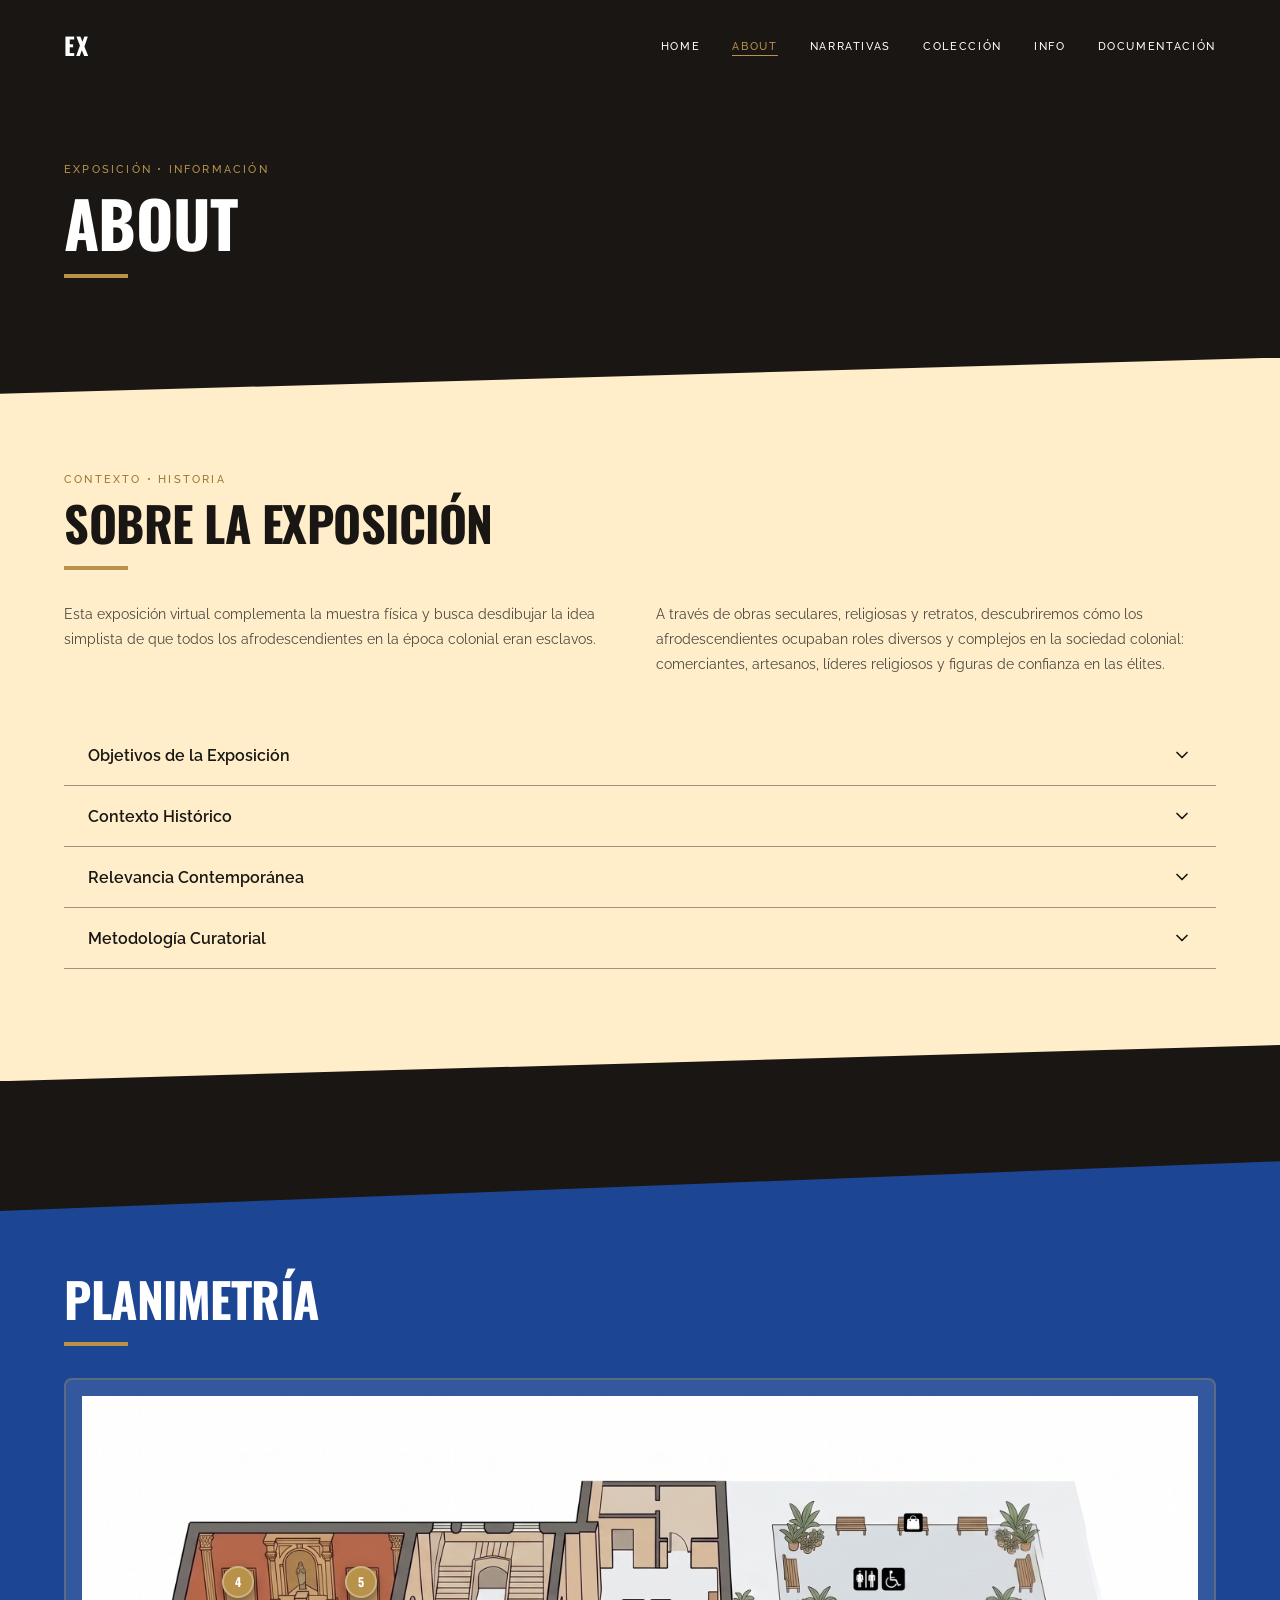
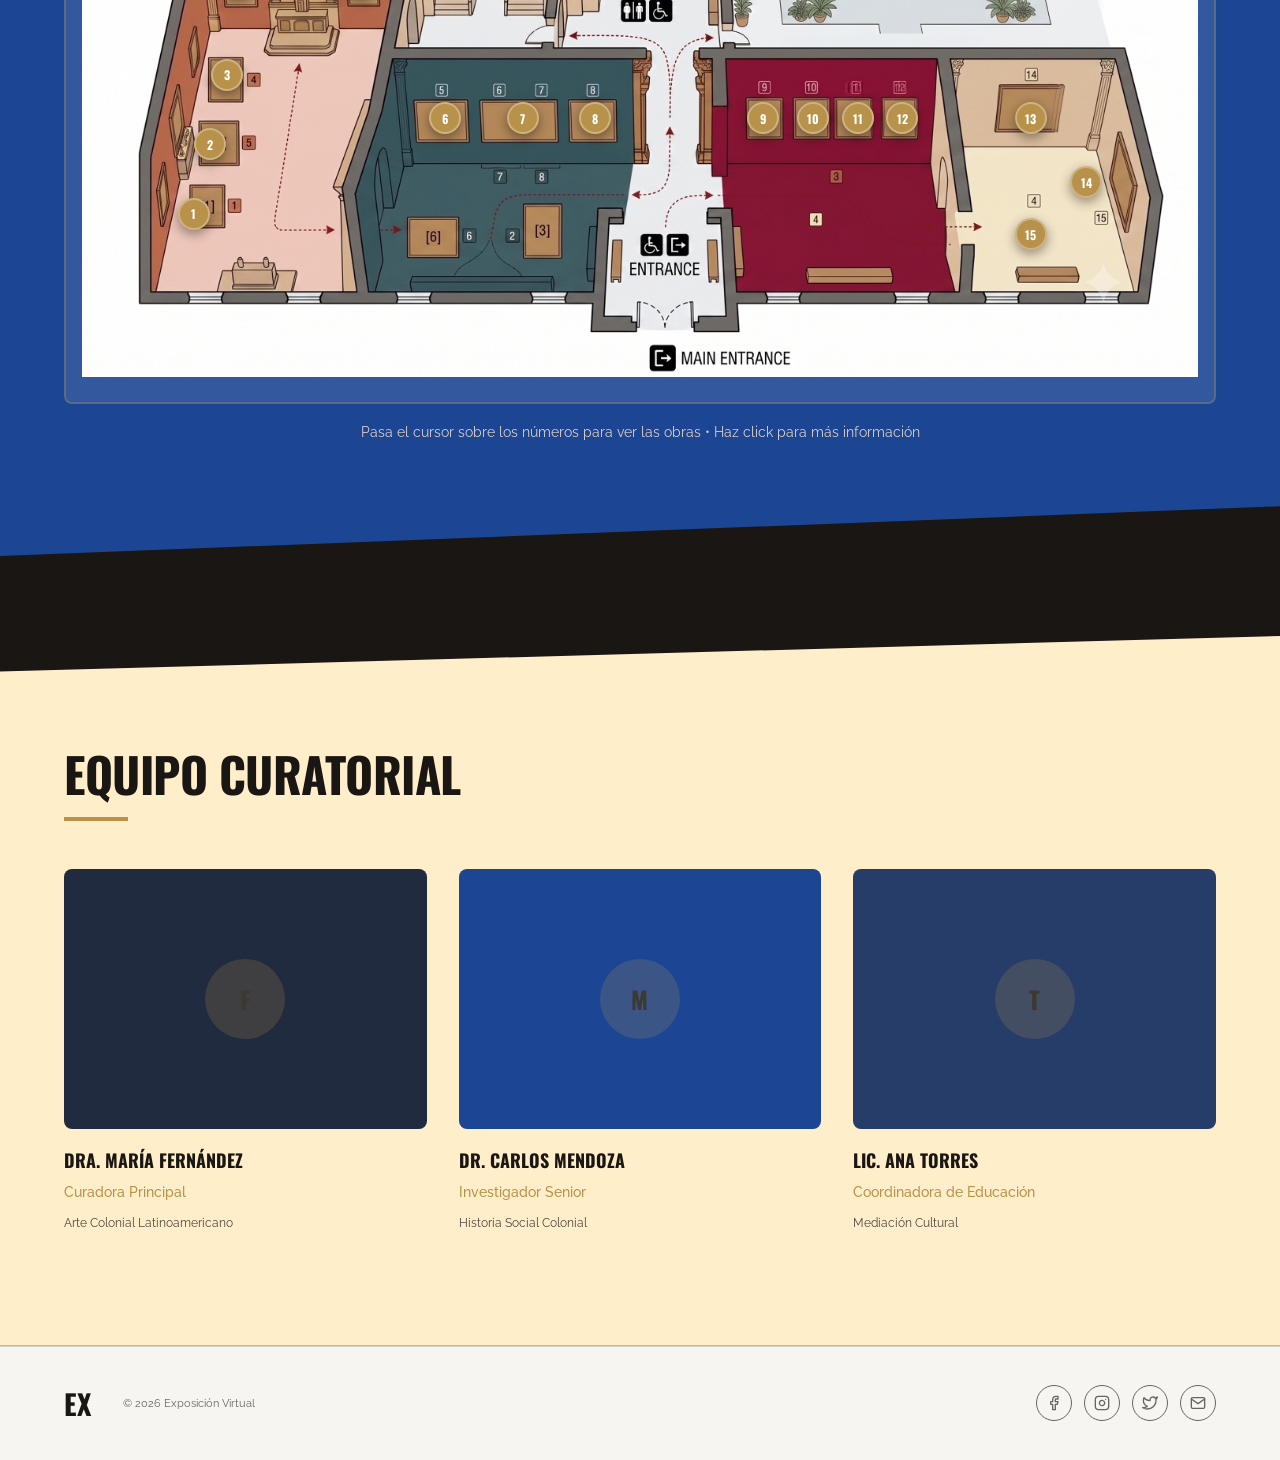
==== pages/about.html @ 82421709 "Add new pages: fewf.html, info.html, and narrativas.html with corresponding styles and content" ====
<!DOCTYPE html>
<html lang="es">
<head>
  <meta charset="UTF-8" />
  <meta name="viewport" content="width=device-width, initial-scale=1.0" />
  <title>About — Presencias</title>
  <meta name="description" content="Sobre la exposición: objetivos, contexto histórico, planimetría y equipo curatorial." />
  <link rel="stylesheet" href="../css/main.css" />
  <style>
    /* ── Sección planimetría (fondo azul oscuro) ── */
    .plan-section {
      position: relative;
      background-color: var(--navy-800);
      padding: 7rem 0;
      margin-bottom: 5rem;
      clip-path: polygon(0 5%, 100% 0, 100% 95%, 0 100%);
    }

    /* Contenedor relativo de la imagen del plano (para posicionar hotspots) */
    .plan-wrapper {
      position: relative;
      display: inline-block;
      width: 100%;
    }

    .plan-wrapper img {
      width: 100%;
      height: auto;
      display: block;
    }

    /* Instrucción de uso del plano */
    .plan-hint {
      font-family: var(--font-secondary);
      font-size: 0.875rem;
      color: var(--text-secondary);
      text-align: center;
      margin-top: 1rem;
    }

    /* ── Sección equipo curatorial (cream) ── */
    .team-section {
      position: relative;
      background-color: var(--cream);
      padding: 7rem 0;
      clip-path: polygon(0 5%, 100% 0, 100% 100%, 0 100%);
    }

    .team-grid {
      display: grid;
      grid-template-columns: repeat(3, 1fr);
      gap: 2rem;
    }

    @media (max-width: 900px)  { .team-grid { grid-template-columns: repeat(2, 1fr); } }
    @media (max-width: 640px)  { .team-grid { grid-template-columns: 1fr; } }

    /* ── Sección about / cream superior ── */
    .about-cream {
      position: relative;
      background-color: var(--cream);
      padding: 7rem 0;
      margin-bottom: 5rem;
      clip-path: polygon(0 5%, 100% 0, 100% 95%, 0 100%);
    }
    .about-cream .eyebrow { color: var(--gold-600); }
    .about-cream h2       { color: var(--bg-900); }

    .about-intro-grid {
      display: grid;
      grid-template-columns: 1fr 1fr;
      gap: 2rem;
      margin-bottom: 3rem;
    }
    .about-intro-grid p {
      font-size: 0.875rem;
      color: var(--bg-600);
      line-height: 1.8;
    }

    @media (max-width: 768px) { .about-intro-grid { grid-template-columns: 1fr; } }
  </style>
</head>
<body>

  <!-- ═══════════════════════════════════════════════════════ NAVBAR ═══════ -->
  <nav class="navbar" role="navigation" aria-label="Navegación principal">
    <div class="navbar__inner">
      <a href="../index.html" class="navbar__logo">EX</a>
      <ul class="navbar__links">
        <li><a href="../index.html">HOME</a></li>
        <li><a href="about.html" class="active">ABOUT</a></li>
        <li><a href="narrativas.html">NARRATIVAS</a></li>
        <li><a href="coleccion.html">COLECCIÓN</a></li>
        <li><a href="info.html">INFO</a></li>
        <li><a href="documentacion.html">DOCUMENTACIÓN</a></li>
      </ul>
      <button class="navbar__toggle" aria-label="Abrir menú" aria-expanded="false">
        <span></span><span></span><span></span>
      </button>
    </div>
    <div class="navbar__mobile">
      <a href="../index.html">HOME</a>
      <a href="about.html" class="active">ABOUT</a>
      <a href="narrativas.html">NARRATIVAS</a>
      <a href="coleccion.html">COLECCIÓN</a>
      <a href="info.html">INFO</a>
      <a href="documentacion.html">DOCUMENTACIÓN</a>
    </div>
  </nav>

  <main>

    <!-- ══════════════════════════════════════════════ PAGE HERO (heading) ═ -->
    <div class="page-hero container reveal">
      <span class="eyebrow">EXPOSICIÓN • INFORMACIÓN</span>
      <h1>ABOUT</h1>
      <div class="gold-rule"></div>
    </div>

    <!-- ══════════════════════════════════════════════════ SOBRE LA EXPO ═══ -->
    <section class="about-cream reveal" aria-labelledby="about-expo-heading">
      <div class="container">
        <span class="eyebrow">CONTEXTO • HISTORIA</span>
        <h2 id="about-expo-heading">SOBRE LA EXPOSICIÓN</h2>
        <div class="gold-rule"></div>

        <div class="about-intro-grid">
          <p>
            Esta exposición virtual complementa la muestra física y busca desdibujar la idea simplista
            de que todos los afrodescendientes en la época colonial eran esclavos.
          </p>
          <p>
            A través de obras seculares, religiosas y retratos, descubriremos cómo los afrodescendientes
            ocupaban roles diversos y complejos en la sociedad colonial: comerciantes, artesanos,
            líderes religiosos y figuras de confianza en las élites.
          </p>
        </div>

        <!-- Acordeón con 4 ítems -->
        <div class="accordion" role="list">

          <div class="accordion__item" role="listitem">
            <button class="accordion__trigger" aria-expanded="false">
              <span>Objetivos de la Exposición</span>
              <svg class="accordion__icon" viewBox="0 0 24 24" aria-hidden="true">
                <polyline points="6 9 12 15 18 9"></polyline>
              </svg>
            </button>
            <div class="accordion__body">
              <div class="accordion__content">
                Esta exposición busca revelar la complejidad de las representaciones de afrodescendientes
                en el arte colonial, mostrando roles que van más allá de la esclavitud: comerciantes,
                artesanos, líderes religiosos y figuras de confianza en las élites coloniales.
              </div>
            </div>
          </div>

          <div class="accordion__item" role="listitem">
            <button class="accordion__trigger" aria-expanded="false">
              <span>Contexto Histórico</span>
              <svg class="accordion__icon" viewBox="0 0 24 24" aria-hidden="true">
                <polyline points="6 9 12 15 18 9"></polyline>
              </svg>
            </button>
            <div class="accordion__body">
              <div class="accordion__content">
                Durante el periodo colonial latinoamericano (siglos XVI-XIX), los afrodescendientes
                constituyeron una parte fundamental del tejido social. Aunque muchos llegaron como
                esclavos, otros fueron personas libres que ejercieron oficios especializados y ocuparon
                posiciones de responsabilidad en diferentes estratos sociales.
              </div>
            </div>
          </div>

          <div class="accordion__item" role="listitem">
            <button class="accordion__trigger" aria-expanded="false">
              <span>Relevancia Contemporánea</span>
              <svg class="accordion__icon" viewBox="0 0 24 24" aria-hidden="true">
                <polyline points="6 9 12 15 18 9"></polyline>
              </svg>
            </button>
            <div class="accordion__body">
              <div class="accordion__content">
                Estas pinturas son más que registros históricos: son pistas fundamentales para comprender
                mejor las dinámicas socioculturales que aún influyen en nuestra sociedad contemporánea,
                ayudándonos a cuestionar estereotipos y reconocer la diversidad histórica de las
                comunidades afrodescendientes.
              </div>
            </div>
          </div>

          <div class="accordion__item" role="listitem">
            <button class="accordion__trigger" aria-expanded="false">
              <span>Metodología Curatorial</span>
              <svg class="accordion__icon" viewBox="0 0 24 24" aria-hidden="true">
                <polyline points="6 9 12 15 18 9"></polyline>
              </svg>
            </button>
            <div class="accordion__body">
              <div class="accordion__content">
                Las obras fueron seleccionadas siguiendo criterios de representatividad histórica,
                diversidad de contextos y claridad en la representación de afrodescendientes en roles
                diversos. Cada pieza fue analizada considerando elementos como vestimenta, posición
                espacial, gestos y contexto social — aplicando el método iconográfico de Panofsky
                al corpus del archivo ARCA.
              </div>
            </div>
          </div>

        </div><!-- /accordion -->
      </div>
    </section>

    <!-- ══════════════════════════════════════════════════ PLANIMETRÍA ══════ -->
    <section class="plan-section reveal" aria-labelledby="plan-heading">
      <div class="container">
        <h2 id="plan-heading">PLANIMETRÍA</h2>
        <div class="gold-rule" style="margin-bottom:2rem;"></div>

        <!-- Contenedor del plano interactivo -->
        <div
          id="museum-plan"
          style="background:rgba(255,255,255,0.1);border:2px solid rgba(184,146,74,0.3);border-radius:8px;overflow:hidden;padding:1rem;"
        >
          <!-- .plan-wrapper es donde museum-plan.js inserta los hotspots -->
          <div class="plan-wrapper">
            <img
              src="../assets/images/museum-plan.png"
              alt="Plano del museo con numeración de obras"
            />
            <!-- Los hotspots se insertan aquí vía museum-plan.js -->
          </div>
        </div>

        <p class="plan-hint">
          Pasa el cursor sobre los números para ver las obras &bull; Haz click para más información
        </p>
      </div>
    </section>

    <!-- ══════════════════════════════════════════════ EQUIPO CURATORIAL ════ -->
    <section class="team-section reveal" aria-labelledby="team-heading">
      <div class="container">
        <h2 id="team-heading" style="color:var(--bg-900);">EQUIPO CURATORIAL</h2>
        <div class="gold-rule" style="margin-bottom:3rem;"></div>

        <div class="team-grid">

          <div class="team-card">
            <div class="team-card__avatar" style="background-color:#212B3F;">
              <div class="team-card__initial">F</div>
            </div>
            <p class="team-card__name">Dra. María Fernández</p>
            <p class="team-card__role">Curadora Principal</p>
            <p class="team-card__specialty">Arte Colonial Latinoamericano</p>
          </div>

          <div class="team-card">
            <div class="team-card__avatar" style="background-color:#1C4694;">
              <div class="team-card__initial">M</div>
            </div>
            <p class="team-card__name">Dr. Carlos Mendoza</p>
            <p class="team-card__role">Investigador Senior</p>
            <p class="team-card__specialty">Historia Social Colonial</p>
          </div>

          <div class="team-card">
            <div class="team-card__avatar" style="background-color:#263D69;">
              <div class="team-card__initial">T</div>
            </div>
            <p class="team-card__name">Lic. Ana Torres</p>
            <p class="team-card__role">Coordinadora de Educación</p>
            <p class="team-card__specialty">Mediación Cultural</p>
          </div>

        </div>
      </div>
    </section>

  </main>

  <!-- ═══════════════════════════════════════════════════════ FOOTER ═══════ -->
  <footer class="footer">
    <div class="footer__inner">
      <div class="footer__brand">
        <a href="../index.html" class="footer__logo">EX</a>
        <span class="footer__copy">© 2026 Exposición Virtual</span>
      </div>
      <div class="footer__social">
        <a href="#" class="footer__social-btn" aria-label="Facebook">
          <svg viewBox="0 0 24 24"><path d="M18 2h-3a5 5 0 0 0-5 5v3H7v4h3v8h4v-8h3l1-4h-4V7a1 1 0 0 1 1-1h3z"></path></svg>
        </a>
        <a href="#" class="footer__social-btn" aria-label="Instagram">
          <svg viewBox="0 0 24 24"><rect x="2" y="2" width="20" height="20" rx="5" ry="5"></rect><path d="M16 11.37A4 4 0 1 1 12.63 8 4 4 0 0 1 16 11.37z"></path><line x1="17.5" y1="6.5" x2="17.51" y2="6.5"></line></svg>
        </a>
        <a href="#" class="footer__social-btn" aria-label="Twitter">
          <svg viewBox="0 0 24 24"><path d="M23 3a10.9 10.9 0 0 1-3.14 1.53 4.48 4.48 0 0 0-7.86 3v1A10.66 10.66 0 0 1 3 4s-4 9 5 13a11.64 11.64 0 0 1-7 2c9 5 20 0 20-11.5a4.5 4.5 0 0 0-.08-.83A7.72 7.72 0 0 0 23 3z"></path></svg>
        </a>
        <a href="mailto:contacto@presencias.org" class="footer__social-btn" aria-label="Email">
          <svg viewBox="0 0 24 24"><path d="M4 4h16c1.1 0 2 .9 2 2v12c0 1.1-.9 2-2 2H4c-1.1 0-2-.9-2-2V6c0-1.1.9-2 2-2z"></path><polyline points="22,6 12,13 2,6"></polyline></svg>
        </a>
      </div>
    </div>
  </footer>

  <!-- Scripts -->
  <script src="../js/artworks.js"></script>
  <script src="../js/main.js"></script>
  <!-- Planimetría interactiva (carga hotspots sobre museum-plan.png) -->
  <script src="../js/museum-plan.js"></script>

</body>
</html>
---- css/main.css ----
/* =============================================================================
   PRESENCIAS — Exposición Virtual de Arte Colonial
   main.css — Hoja de estilos principal
   Basado en el design system Vovex (Oswald + Raleway, paleta dark-gold)
   ============================================================================= */

/* ─── Google Fonts ─────────────────────────────────────────────────────────── */
@import url('https://fonts.googleapis.com/css2?family=Oswald:wght@400;500;600;700&family=Raleway:ital,wght@0,300;0,400;0,500;0,600;0,700;0,800;1,400;1,500&display=swap');

/* ─── Design Tokens (variables CSS del design system) ───────────────────────── */
:root {
  /* Tipografías */
  --font-primary:   'Oswald',  sans-serif;   /* Títulos, labels, stats */
  --font-secondary: 'Raleway', sans-serif;   /* Cuerpo, botones, nav */

  /* Fondos oscuros */
  --bg-950: #0C0B09;
  --bg-900: #191613;   /* Fondo principal del sitio */
  --bg-800: #2A2620;   /* Cards, inputs */
  --bg-700: #3D3830;   /* Hover states, acordeones abiertos */
  --bg-600: #4D4840;   /* Bordes de inputs */
  --bg-500: #6A6460;   /* Texto muted */
  --bg-400: #8A8480;   /* Texto muy sutil */

  /* Acento dorado */
  --gold-600: #9B7630;
  --gold-500: #B8924A;  /* Color principal de acento */
  --gold-400: #CCA761;
  --gold-300: #DEC087;

  /* Neutros cálidos */
  --warm-500: #A68F7B;
  --warm-400: #D9CEC5;
  --warm-300: #F2F2F2;
  --warm-200: #F7F5F2;
  --warm-100: #FFFFFF;

  /* Azules (secciones especiales) */
  --navy-900: #0D1440;
  --navy-800: #1C4694;   /* Sección planimetría, info museo */
  --navy-700: #212B3F;   /* Sección narrativa especialistas */
  --navy-600: #263D69;

  /* Color crema de secciones About */
  --cream: #FFEEC9;

  /* Textos */
  --text-primary:   #FFFFFF;
  --text-secondary: #D9CEC5;
  --text-tertiary:  #A68F7B;
  --text-muted:     #6A6460;

  /* Escala de espaciado */
  --space-xs:  4px;
  --space-sm:  8px;
  --space-md:  16px;
  --space-lg:  32px;
  --space-xl:  64px;
  --space-2xl: 96px;
  --space-3xl: 160px;

  /* Radios de borde */
  --radius-none: 0px;
  --radius-sm:   2px;
  --radius-md:   4px;
  --radius-lg:   8px;
  --radius-xl:   12px;
  --radius-full: 9999px;

  /* Transiciones estándar */
  --transition-fast:   150ms ease-out;
  --transition-base:   300ms ease-out;
  --transition-slow:   500ms ease-out;
  --transition-reveal: 600ms ease-out;
  --transition-hero:  1000ms ease-out;

  /* Navbar height (para padding de páginas) */
  --navbar-h: 80px;
}

/* ─── Reset & Base ──────────────────────────────────────────────────────────── */
*, *::before, *::after {
  box-sizing: border-box;
  margin: 0;
  padding: 0;
}

html {
  font-size: 16px;
  scroll-behavior: smooth;
}

body {
  background-color: var(--bg-900);
  color: var(--text-primary);
  font-family: var(--font-secondary);
  font-size: 16px;
  line-height: 1.75;
  -webkit-font-smoothing: antialiased;
}

/* ─── Tipografía global ──────────────────────────────────────────────────────── */
h1, h2, h3 {
  font-family: var(--font-primary);
  font-weight: 700;
  line-height: 1.1;
  text-transform: uppercase;
  letter-spacing: -0.01em;
}

h1 { font-size: clamp(2.5rem, 6vw, 4rem); }
h2 { font-size: clamp(2rem,  5vw, 3rem); }
h3 { font-size: clamp(1.25rem, 3vw, 1.75rem); }

p {
  font-family: var(--font-secondary);
  font-size: 1rem;
  line-height: 1.75;
}

a {
  color: inherit;
  text-decoration: none;
  transition: color var(--transition-base);
}

img {
  max-width: 100%;
  display: block;
}

button {
  cursor: pointer;
  border: none;
  background: none;
  font-family: var(--font-secondary);
}

/* ─── Utilidades de layout ──────────────────────────────────────────────────── */
.container {
  max-width: 1280px;
  margin: 0 auto;
  padding: 0 var(--space-xl);   /* 64px laterales en desktop */
}

@media (max-width: 768px) {
  .container { padding: 0 var(--space-lg); }  /* 32px en mobile */
}

/* Eyebrow label (etiqueta sobre títulos: "COLECCIÓN • ARTE") */
.eyebrow {
  font-family: var(--font-secondary);
  font-weight: 500;
  font-size: 0.6875rem;        /* 11px */
  text-transform: uppercase;
  letter-spacing: 0.2em;
  color: var(--gold-500);
  display: block;
  margin-bottom: var(--space-sm);
}

/* Línea dorada decorativa bajo títulos de sección */
.gold-rule {
  width: 64px;
  height: 4px;
  background-color: var(--gold-500);
  margin-top: var(--space-md);
  margin-bottom: var(--space-lg);
}

/* ─── NAVBAR ────────────────────────────────────────────────────────────────── */
.navbar {
  position: fixed;
  top: 0;
  left: 0;
  right: 0;
  z-index: 100;
  padding: 1.5rem 0;
  transition: background-color var(--transition-base),
              padding        var(--transition-base),
              box-shadow     var(--transition-base);
}

/* Estado "scrolled": fondo crema, texto oscuro */
.navbar.scrolled {
  background-color: var(--warm-200);
  padding: 1rem 0;
  box-shadow: 0 2px 20px rgba(0,0,0,0.15);
}

.navbar__inner {
  max-width: 1280px;
  margin: 0 auto;
  padding: 0 var(--space-xl);
  display: flex;
  align-items: center;
  justify-content: space-between;
}

/* Logo "EX" */
.navbar__logo {
  font-family: var(--font-primary);
  font-weight: 700;
  font-size: 1.5rem;
  color: var(--text-primary);
  transition: color var(--transition-base);
  letter-spacing: 0.05em;
}

.navbar.scrolled .navbar__logo {
  color: var(--bg-900);
}

/* Links de navegación */
.navbar__links {
  display: flex;
  align-items: center;
  gap: 2rem;
  list-style: none;
}

.navbar__links a {
  font-family: var(--font-secondary);
  font-weight: 500;
  font-size: 0.6875rem;    /* 11px */
  text-transform: uppercase;
  letter-spacing: 0.15em;
  color: var(--text-primary);
  transition: color var(--transition-base);
  padding-bottom: 2px;
  border-bottom: 1px solid transparent;
}

.navbar.scrolled .navbar__links a {
  color: var(--bg-600);
}

.navbar__links a:hover,
.navbar__links a.active {
  color: var(--gold-500);
  border-bottom-color: var(--gold-500);
}

.navbar.scrolled .navbar__links a:hover,
.navbar.scrolled .navbar__links a.active {
  color: var(--gold-600);
  border-bottom-color: var(--gold-600);
}

/* Botón hamburguesa (mobile) */
.navbar__toggle {
  display: none;
  flex-direction: column;
  gap: 5px;
  padding: 4px;
  background: none;
  border: none;
  cursor: pointer;
}

.navbar__toggle span {
  display: block;
  width: 22px;
  height: 2px;
  background-color: var(--text-primary);
  transition: transform var(--transition-base),
              opacity   var(--transition-base);
}

.navbar.scrolled .navbar__toggle span {
  background-color: var(--bg-900);
}

/* Estado abierto del hamburguesa */
.navbar__toggle.open span:nth-child(1) { transform: translateY(7px) rotate(45deg); }
.navbar__toggle.open span:nth-child(2) { opacity: 0; }
.navbar__toggle.open span:nth-child(3) { transform: translateY(-7px) rotate(-45deg); }

/* Menú mobile */
.navbar__mobile {
  display: none;
  background-color: var(--warm-200);
  border-top: 1px solid var(--warm-400);
  padding: 1rem 0;
}

.navbar__mobile.open {
  display: block;
}

.navbar__mobile a {
  display: block;
  padding: 0.75rem var(--space-xl);
  font-family: var(--font-secondary);
  font-size: 0.6875rem;
  font-weight: 500;
  text-transform: uppercase;
  letter-spacing: 0.15em;
  color: var(--bg-600);
  transition: color var(--transition-base);
}

.navbar__mobile a:hover,
.navbar__mobile a.active {
  color: var(--gold-500);
}

@media (max-width: 900px) {
  .navbar__links  { display: none; }
  .navbar__toggle { display: flex; }
}

/* ─── FOOTER ─────────────────────────────────────────────────────────────────── */
.footer {
  background-color: var(--warm-200);
  color: var(--bg-900);
  border-top: 1px solid var(--warm-400);
  padding: 2rem 0;
}

.footer__inner {
  max-width: 1280px;
  margin: 0 auto;
  padding: 0 var(--space-xl);
  display: flex;
  align-items: center;
  justify-content: space-between;
  flex-wrap: wrap;
  gap: 1.5rem;
}

.footer__brand {
  display: flex;
  align-items: center;
  gap: 2rem;
}

.footer__logo {
  font-family: var(--font-primary);
  font-weight: 700;
  font-size: 1.75rem;
  color: var(--bg-900);
}

.footer__copy {
  font-size: 0.6875rem;
  color: var(--bg-500);
}

.footer__social {
  display: flex;
  gap: 0.75rem;
}

/* Botón de red social (círculo con borde) */
.footer__social-btn {
  width: 36px;
  height: 36px;
  border-radius: var(--radius-full);
  border: 1px solid var(--bg-500);
  display: flex;
  align-items: center;
  justify-content: center;
  color: var(--bg-500);
  transition: background-color var(--transition-base),
              color             var(--transition-base),
              border-color      var(--transition-base);
}

.footer__social-btn:hover {
  background-color: var(--gold-500);
  color: var(--warm-100);
  border-color: var(--gold-500);
}

.footer__social-btn svg {
  width: 16px;
  height: 16px;
  stroke: currentColor;
  fill: none;
  stroke-width: 2;
  stroke-linecap: round;
  stroke-linejoin: round;
}

/* ─── BOTONES ─────────────────────────────────────────────────────────────────── */

/* Botón primario (dorado sólido) */
.btn {
  display: inline-flex;
  align-items: center;
  gap: 0.5rem;
  padding: 0.75rem 1.75rem;
  font-family: var(--font-secondary);
  font-weight: 500;
  font-size: 0.6875rem;
  text-transform: uppercase;
  letter-spacing: 0.15em;
  border-radius: var(--radius-sm);
  transition: all var(--transition-base);
  cursor: pointer;
  text-decoration: none;
}

.btn--primary {
  background-color: var(--gold-500);
  color: var(--bg-900);
  border: 1px solid var(--gold-500);
}

.btn--primary:hover {
  background-color: var(--gold-400);
  border-color: var(--gold-400);
  color: var(--bg-900);
}

/* Botón outline (borde dorado) */
.btn--outline {
  background-color: transparent;
  color: var(--gold-500);
  border: 1px solid var(--gold-500);
}

.btn--outline:hover {
  background-color: var(--gold-500);
  color: var(--bg-900);
}

/* Botón outline claro (para fondos oscuros) */
.btn--outline-light {
  background-color: transparent;
  color: var(--text-primary);
  border: 1px solid var(--bg-500);
}

.btn--outline-light:hover {
  border-color: var(--gold-500);
  color: var(--gold-500);
}

/* ─── BADGES & TAGS ───────────────────────────────────────────────────────────── */

.badge {
  display: inline-flex;
  align-items: center;
  padding: 0.25rem 0.75rem;
  font-family: var(--font-secondary);
  font-size: 0.5625rem;   /* 9px */
  font-weight: 500;
  text-transform: uppercase;
  letter-spacing: 0.15em;
  border-radius: var(--radius-sm);
}

.badge--secular   { background-color: var(--gold-500);  color: var(--bg-900); }
.badge--religious { background-color: var(--bg-700);    color: var(--gold-400); }
.badge--portrait  { background-color: var(--bg-800);    color: var(--warm-400); }
.badge--castas    { background-color: var(--gold-600);  color: var(--warm-100); }
.badge--featured  { background-color: var(--gold-300);  color: var(--bg-900); }

.badge--outline {
  background-color: transparent;
  border: 1px solid var(--gold-500);
  color: var(--gold-400);
}

/* ─── CARDS DE OBRA ───────────────────────────────────────────────────────────── */

.artwork-card {
  position: relative;
  background-color: var(--bg-800);
  border-radius: var(--radius-md);
  overflow: hidden;
  cursor: pointer;
  transition: transform var(--transition-base),
              box-shadow var(--transition-base);
}

.artwork-card:hover {
  transform: translateY(-4px);
  box-shadow: 0 20px 40px rgba(0,0,0,0.4);
}

/* Barra dorada de acento en borde superior */
.artwork-card::before {
  content: '';
  position: absolute;
  top: 0;
  left: 0;
  width: 40px;
  height: 3px;
  background-color: var(--gold-500);
  z-index: 2;
  transition: width var(--transition-base);
}

.artwork-card:hover::before {
  width: 100%;
}

/* Imagen con aspect ratio fijo */
.artwork-card__img {
  position: relative;
  aspect-ratio: 3 / 4;
  overflow: hidden;
  background-color: var(--bg-700);
}

.artwork-card__img img {
  width: 100%;
  height: 100%;
  object-fit: cover;
  transition: transform var(--transition-slow);
}

.artwork-card:hover .artwork-card__img img {
  transform: scale(1.05);
}

/* Overlay de hover con info */
.artwork-card__overlay {
  position: absolute;
  inset: 0;
  background: linear-gradient(
    to top,
    rgba(25, 22, 19, 0.95) 0%,
    rgba(25, 22, 19, 0.2)  50%,
    transparent            100%
  );
  opacity: 0;
  transition: opacity var(--transition-base);
  display: flex;
  flex-direction: column;
  justify-content: flex-end;
  padding: 1.5rem;
}

.artwork-card:hover .artwork-card__overlay {
  opacity: 1;
}

.artwork-card__overlay h3 {
  font-family: var(--font-secondary);
  font-size: 1rem;
  font-weight: 600;
  text-transform: none;
  letter-spacing: normal;
  color: var(--warm-400);
  margin-bottom: 0.25rem;
}

.artwork-card__overlay .artist {
  font-family: var(--font-primary);
  font-size: 0.6875rem;
  font-weight: 500;
  color: var(--warm-500);
  text-transform: uppercase;
  letter-spacing: 0.1em;
}

.artwork-card__overlay .year {
  font-family: var(--font-secondary);
  font-size: 0.6875rem;
  color: var(--bg-400);
  margin-top: 0.25rem;
}

/* ─── ACORDEÓN ────────────────────────────────────────────────────────────────── */

.accordion__item {
  border-bottom: 1px solid var(--warm-500);
  overflow: hidden;
}

.accordion__trigger {
  display: flex;
  align-items: center;
  justify-content: space-between;
  width: 100%;
  padding: 1.25rem 1.5rem;
  text-align: left;
  font-family: var(--font-secondary);
  font-size: 1rem;
  font-weight: 600;
  color: var(--bg-900);
  background: none;
  border: none;
  cursor: pointer;
  transition: color var(--transition-fast);
}

.accordion__trigger:hover {
  color: var(--bg-600);
}

/* Ícono de chevron que rota */
.accordion__icon {
  flex-shrink: 0;
  width: 20px;
  height: 20px;
  stroke: currentColor;
  fill: none;
  stroke-width: 2;
  stroke-linecap: round;
  stroke-linejoin: round;
  transition: transform var(--transition-base);
}

.accordion__trigger.open .accordion__icon {
  transform: rotate(180deg);
}

/* Panel de contenido (oculto por defecto, animado con JS) */
.accordion__body {
  max-height: 0;
  overflow: hidden;
  transition: max-height var(--transition-slow);
}

.accordion__body.open {
  max-height: 500px;
}

.accordion__content {
  padding: 0 1.5rem 1.25rem;
  font-family: var(--font-secondary);
  font-size: 0.875rem;
  color: var(--bg-600);
  line-height: 1.75;
}

/* Variante oscura del acordeón (para fondos dark) */
.accordion--dark .accordion__item {
  border-bottom-color: var(--bg-700);
}

.accordion--dark .accordion__trigger {
  color: var(--warm-400);
}

.accordion--dark .accordion__trigger.open {
  color: var(--gold-400);
}

.accordion--dark .accordion__content {
  color: var(--warm-400);
}

/* ─── ANIMACIONES DE SCROLL (reveal) ──────────────────────────────────────────── */

/* Clase inicial: elemento invisible y desplazado hacia abajo */
.reveal {
  opacity: 0;
  transform: translateY(40px);
  transition: opacity var(--transition-hero),
              transform var(--transition-hero);
}

/* Clase añadida por JS cuando el elemento entra al viewport */
.reveal.visible {
  opacity: 1;
  transform: translateY(0);
}

/* Variante con delay (para escalonar múltiples elementos) */
.reveal--delay-1 { transition-delay: 100ms; }
.reveal--delay-2 { transition-delay: 200ms; }
.reveal--delay-3 { transition-delay: 300ms; }
.reveal--delay-4 { transition-delay: 400ms; }

/* Animación fadeIn simple (para tooltips, overlays) */
@keyframes fadeIn {
  from { opacity: 0; transform: translateY(10px); }
  to   { opacity: 1; transform: translateY(0); }
}

.animate-fadeIn {
  animation: fadeIn 0.3s ease-out forwards;
}

/* Animación fadeInUp más suave para secciones */
@keyframes fadeInUp {
  from { opacity: 0; transform: translateY(30px); }
  to   { opacity: 1; transform: translateY(0); }
}

.animate-fadeInUp {
  animation: fadeInUp 0.6s ease-out forwards;
}

/* ─── SECCIONES CON CLIP PATH (polígono diagonal) ────────────────────────────── */

/* Clip superior: corte en ángulo en la parte de arriba */
.clip-top {
  clip-path: polygon(0 5%, 100% 0, 100% 100%, 0 100%);
  padding-top: 5%;   /* compensar el espacio recortado */
}

/* Clip inferior: corte en ángulo en la parte de abajo */
.clip-bottom {
  clip-path: polygon(0 0, 100% 0, 100% 95%, 0 100%);
  padding-bottom: 5%;
}

/* Clip ambos lados */
.clip-both {
  clip-path: polygon(0 5%, 100% 0, 100% 95%, 0 100%);
  padding-top: 5%;
  padding-bottom: 5%;
}

/* ─── SECTION HEADER PATTERN (eyebrow + h2 + gold rule) ─────────────────────── */
.section-header {
  margin-bottom: var(--space-xl);
}

.section-header h2 {
  margin-top: 0.5rem;
}

/* ─── INFO CARDS (para página Info) ──────────────────────────────────────────── */
.info-card {
  background-color: var(--navy-800);
  border: 1px solid rgba(184, 146, 74, 0.2);
  border-radius: var(--radius-lg);
  padding: 1.5rem;
  transition: border-color var(--transition-base);
  display: flex;
  gap: 1rem;
}

.info-card:hover {
  border-color: rgba(184, 146, 74, 0.5);
}

.info-card__icon {
  color: var(--gold-500);
  flex-shrink: 0;
}

.info-card__icon svg {
  width: 24px;
  height: 24px;
  stroke: currentColor;
  fill: none;
  stroke-width: 2;
  stroke-linecap: round;
  stroke-linejoin: round;
}

.info-card__title {
  font-family: var(--font-primary);
  font-size: 1rem;
  font-weight: 700;
  text-transform: uppercase;
  letter-spacing: 0.05em;
  margin-bottom: 0.5rem;
}

.info-card__content {
  font-family: var(--font-secondary);
  font-size: 0.875rem;
  color: var(--text-secondary);
  line-height: 1.6;
}

/* ─── TEAM MEMBER CARDS ──────────────────────────────────────────────────────── */
.team-card {
  cursor: pointer;
}

.team-card__avatar {
  height: 260px;
  border-radius: var(--radius-lg);
  display: flex;
  align-items: center;
  justify-content: center;
  margin-bottom: 1rem;
  transition: filter var(--transition-base);
}

.team-card:hover .team-card__avatar {
  filter: brightness(1.1);
}

.team-card__initial {
  width: 80px;
  height: 80px;
  border-radius: var(--radius-full);
  background: rgba(184, 146, 74, 0.2);
  display: flex;
  align-items: center;
  justify-content: center;
  font-family: var(--font-primary);
  font-size: 1.5rem;
  font-weight: 700;
  color: var(--bg-700);
}

.team-card__name {
  font-family: var(--font-primary);
  font-size: 1.125rem;
  font-weight: 700;
  text-transform: uppercase;
  color: var(--bg-900);
  margin-bottom: 0.25rem;
}

.team-card__role {
  font-family: var(--font-secondary);
  font-size: 0.875rem;
  font-weight: 500;
  color: var(--gold-500);
  margin-bottom: 0.5rem;
}

.team-card__specialty {
  font-family: var(--font-secondary);
  font-size: 0.75rem;
  color: var(--bg-600);
}

/* ─── VISIT CARDS (Info page — Visítanos) ────────────────────────────────────── */
.visit-card {
  border: 1px solid rgba(184, 146, 74, 0.3);
  border-radius: var(--radius-lg);
  padding: 1.5rem;
  transition: border-color var(--transition-base);
}

.visit-card:hover {
  border-color: rgba(184, 146, 74, 0.6);
}

.visit-card__icon {
  color: var(--gold-500);
  margin-bottom: 1rem;
}

.visit-card__icon svg {
  width: 32px;
  height: 32px;
  stroke: currentColor;
  fill: none;
  stroke-width: 2;
  stroke-linecap: round;
  stroke-linejoin: round;
}

.visit-card__title {
  font-family: var(--font-primary);
  font-size: 1.125rem;
  font-weight: 700;
  text-transform: uppercase;
  letter-spacing: 0.05em;
  margin-bottom: 0.75rem;
}

.visit-card__content {
  font-family: var(--font-secondary);
  font-size: 0.875rem;
  color: var(--text-secondary);
  line-height: 1.7;
}

/* ─── FILTROS DE CATEGORÍA (Colección) ───────────────────────────────────────── */
.category-filters {
  display: flex;
  flex-wrap: wrap;
  gap: 2rem;
  border-bottom: 1px solid var(--bg-500);
  padding-bottom: 1rem;
  margin-bottom: 2rem;
}

.filter-btn {
  font-family: var(--font-primary);
  font-size: 0.875rem;
  font-weight: 500;
  text-transform: uppercase;
  letter-spacing: 0.05em;
  color: var(--bg-500);
  background: none;
  border: none;
  cursor: pointer;
  padding-bottom: 0.5rem;
  position: relative;
  transition: color var(--transition-fast);
}

.filter-btn::after {
  content: '';
  position: absolute;
  bottom: 0;
  left: 0;
  right: 0;
  height: 2px;
  background-color: var(--gold-500);
  transform: scaleX(0);
  transition: transform var(--transition-base);
}

.filter-btn:hover {
  color: var(--warm-400);
}

.filter-btn.active {
  color: var(--gold-500);
}

.filter-btn.active::after {
  transform: scaleX(1);
}

/* ─── GRID DE OBRAS (Colección) ──────────────────────────────────────────────── */
.artworks-grid {
  display: grid;
  grid-template-columns: repeat(4, 1fr);
  gap: 1.5rem;
}

@media (max-width: 1024px) {
  .artworks-grid { grid-template-columns: repeat(3, 1fr); }
}

@media (max-width: 640px) {
  .artworks-grid { grid-template-columns: repeat(2, 1fr); gap: 1rem; }
}

/* Transición de filtrado */
.artwork-grid-item {
  transition: opacity var(--transition-base), transform var(--transition-base);
}

.artwork-grid-item.hidden {
  opacity: 0;
  transform: scale(0.9);
  pointer-events: none;
  position: absolute;
}

/* ─── GITHUB BANNER (Documentación) ─────────────────────────────────────────── */
.github-banner {
  background-color: var(--gold-500);
  border-radius: var(--radius-lg);
  padding: 2rem;
  display: flex;
  flex-wrap: wrap;
  align-items: center;
  justify-content: space-between;
  gap: 1rem;
  margin-bottom: var(--space-xl);
}

.github-banner__title {
  font-family: var(--font-primary);
  font-size: 1.25rem;
  font-weight: 700;
  text-transform: uppercase;
  color: var(--bg-900);
  margin-bottom: 0.25rem;
}

.github-banner__subtitle {
  font-family: var(--font-secondary);
  font-size: 0.875rem;
  color: rgba(25, 22, 19, 0.8);
}

.github-banner__btn {
  display: inline-flex;
  align-items: center;
  gap: 0.5rem;
  background-color: var(--bg-900);
  color: var(--text-primary);
  padding: 0.75rem 1.5rem;
  border-radius: var(--radius-lg);
  font-family: var(--font-secondary);
  font-size: 0.75rem;
  font-weight: 600;
  text-transform: uppercase;
  letter-spacing: 0.1em;
  transition: background-color var(--transition-base);
}

.github-banner__btn:hover {
  background-color: var(--bg-800);
  color: var(--text-primary);
}

.github-banner__btn svg {
  width: 16px;
  height: 16px;
  stroke: currentColor;
  fill: none;
  stroke-width: 2;
}

/* ─── SIDEBAR DE DOCUMENTACIÓN ───────────────────────────────────────────────── */
.doc-layout {
  display: flex;
  gap: 2rem;
  align-items: flex-start;
}

.doc-sidebar {
  width: 256px;
  flex-shrink: 0;
  position: sticky;
  top: calc(var(--navbar-h) + 2rem);
}

.doc-sidebar__nav {
  background-color: var(--navy-700);
  border: 1px solid rgba(184, 146, 74, 0.2);
  border-radius: var(--radius-lg);
  padding: 1.5rem;
}

.doc-sidebar__title {
  font-family: var(--font-primary);
  font-size: 0.75rem;
  font-weight: 700;
  text-transform: uppercase;
  letter-spacing: 0.1em;
  color: var(--gold-500);
  margin-bottom: 1rem;
}

.doc-sidebar__link {
  display: block;
  font-family: var(--font-secondary);
  font-size: 0.875rem;
  color: var(--text-secondary);
  padding: 0.375rem 0;
  transition: color var(--transition-fast);
}

.doc-sidebar__link:hover,
.doc-sidebar__link.active {
  color: var(--gold-500);
  font-weight: 600;
}

.doc-content {
  flex: 1;
  min-width: 0;
}

@media (max-width: 1024px) {
  .doc-sidebar { display: none; }
}

/* ─── RESOURCE CARDS (Documentación — Recursos Descargables) ─────────────────── */
.resource-card {
  background-color: var(--bg-800);
  border: 1px solid var(--bg-700);
  border-radius: var(--radius-lg);
  padding: 1.5rem;
  display: flex;
  align-items: flex-start;
  gap: 1rem;
  transition: border-color var(--transition-base);
}

.resource-card:hover {
  border-color: var(--gold-500);
}

.resource-card__icon {
  color: var(--gold-500);
  flex-shrink: 0;
}

.resource-card__icon svg {
  width: 24px;
  height: 24px;
  stroke: currentColor;
  fill: none;
  stroke-width: 2;
}

.resource-card__title {
  font-family: var(--font-primary);
  font-size: 1rem;
  font-weight: 700;
  text-transform: uppercase;
  margin-bottom: 0.5rem;
}

.resource-card__desc {
  font-family: var(--font-secondary);
  font-size: 0.875rem;
  color: var(--text-tertiary);
  line-height: 1.6;
  margin-bottom: 1rem;
}

/* ─── NARRATIVE CARDS (Narrativas page) ──────────────────────────────────────── */
.narrative-card {
  position: relative;
  overflow: hidden;
  min-height: 600px;
  display: flex;
  flex-direction: column;
  justify-content: flex-end;
  padding: 3rem;
  cursor: pointer;
  transition: filter var(--transition-base);
}

.narrative-card__bg {
  position: absolute;
  inset: 0;
  background-size: cover;
  background-position: center;
  transition: transform var(--transition-slow);
}

.narrative-card:hover .narrative-card__bg {
  transform: scale(1.04);
}

.narrative-card__overlay {
  position: absolute;
  inset: 0;
  background: linear-gradient(
    to top,
    rgba(0,0,0,0.85) 0%,
    rgba(0,0,0,0.4)  50%,
    rgba(0,0,0,0.2)  100%
  );
  transition: opacity var(--transition-base);
}

.narrative-card:hover .narrative-card__overlay {
  opacity: 0.9;
}

/*
  Slide-up mechanic:
  En reposo: el bloque está desplazado ~160px hacia abajo con translateY(160px),
  de modo que desc + btn quedan fuera del borde inferior (overflow:hidden los oculta)
  y sólo label + título son visibles, pegados al fondo de la card.
  En hover: translateY(0) revela todo el bloque.
*/
.narrative-card__content {
  position: absolute;
  left: 0;
  right: 0;
  bottom: 0;
  z-index: 2;
  padding: 2rem 2.75rem 2.75rem;
  transform: translateY(160px);
  transition: transform 440ms cubic-bezier(0.25, 0.46, 0.45, 0.94);
  /* Gradiente para que el título sea legible sobre la imagen */
  background: linear-gradient(
    to top,
    rgba(0,0,0,0.72) 0%,
    rgba(0,0,0,0.45) 55%,
    transparent 100%
  );
}

.narrative-card:hover .narrative-card__content {
  transform: translateY(0);
}

.narrative-card__label {
  font-family: var(--font-secondary);
  font-size: 0.625rem;
  font-weight: 500;
  text-transform: uppercase;
  letter-spacing: 0.22em;
  color: var(--gold-400);
  display: block;
  margin-bottom: 0.5rem;
}

.narrative-card__title {
  font-family: var(--font-primary);
  font-size: clamp(2rem, 4vw, 3rem);
  font-weight: 700;
  text-transform: uppercase;
  color: var(--text-primary);
  line-height: 1.0;
  margin-bottom: 0;
}

.narrative-card__desc {
  font-family: var(--font-secondary);
  font-size: 0.9375rem;
  color: var(--warm-400);
  line-height: 1.7;
  max-width: 480px;
  margin-top: 1rem;
  margin-bottom: 1.5rem;
  opacity: 0;
  transition: opacity 280ms 180ms ease-out;
}

.narrative-card:hover .narrative-card__desc {
  opacity: 1;
}

/* Botón sólido dorado — siempre legible */
.narrative-card__btn {
  display: inline-flex;
  align-items: center;
  gap: 0.5rem;
  padding: 0.65rem 1.5rem;
  font-family: var(--font-secondary);
  font-weight: 600;
  font-size: 0.6875rem;
  text-transform: uppercase;
  letter-spacing: 0.15em;
  border: none;
  border-radius: 2px;
  background: var(--gold-500);
  color: var(--bg-900);
  opacity: 0;
  transition: opacity 260ms 200ms ease-out,
              background 150ms, transform 150ms;
}

.narrative-card:hover .narrative-card__btn {
  opacity: 1;
}

.narrative-card__btn:hover {
  background: var(--gold-400);
  transform: translateX(3px);
}

/* ─── CARRUSEL HORIZONTAL ────────────────────────────────────────────────────── */
.carousel {
  overflow-x: auto;
  scroll-behavior: smooth;
  -ms-overflow-style: none;   /* IE/Edge: ocultar scrollbar */
  scrollbar-width: none;       /* Firefox: ocultar scrollbar */
}

.carousel::-webkit-scrollbar {
  display: none;   /* Chrome/Safari: ocultar scrollbar */
}

.carousel__track {
  display: flex;
  gap: 1.5rem;
  padding-bottom: 1rem;
}

.carousel__item {
  flex-shrink: 0;
  /* ~4 items visibles + pico de la 5a */
  width: 300px;
}

.carousel__nav {
  display: flex;
  gap: 1rem;
  margin-top: 1.5rem;
}

.carousel__btn {
  width: 44px;
  height: 44px;
  border-radius: var(--radius-full);
  border: 1px solid var(--bg-500);
  display: flex;
  align-items: center;
  justify-content: center;
  color: var(--text-primary);
  transition: all var(--transition-fast);
}

.carousel__btn:hover {
  border-color: var(--gold-500);
  color: var(--gold-500);
}

.carousel__btn svg {
  width: 18px;
  height: 18px;
  stroke: currentColor;
  fill: none;
  stroke-width: 2;
  stroke-linecap: round;
  stroke-linejoin: round;
}

/* ─── QUOTES SECTION (Narrativas) ────────────────────────────────────────────── */
.quote-section {
  background-color: var(--bg-800);
  padding: var(--space-2xl) 0;
}

.quote-card {
  max-width: 800px;
  margin: 0 auto;
  text-align: center;
}

.quote-icon {
  font-family: Georgia, serif;
  font-size: 5rem;
  line-height: 0.5;
  color: var(--gold-500);
  display: block;
  margin-bottom: 2rem;
}

.quote-text {
  font-family: var(--font-secondary);
  font-size: clamp(1rem, 2.5vw, 1.375rem);
  font-style: italic;
  color: var(--text-secondary);
  line-height: 1.8;
  margin-bottom: 2rem;
}

.quote-author {
  font-family: var(--font-primary);
  font-size: 0.875rem;
  font-weight: 700;
  text-transform: uppercase;
  letter-spacing: 0.1em;
  color: var(--gold-500);
}

.quote-role {
  font-family: var(--font-secondary);
  font-size: 0.75rem;
  color: var(--text-muted);
  margin-top: 0.25rem;
}

.quote-dots {
  display: flex;
  gap: 0.5rem;
  justify-content: center;
  margin-top: 2rem;
}

.quote-dot {
  width: 8px;
  height: 8px;
  border-radius: var(--radius-full);
  background-color: var(--bg-500);
  border: none;
  cursor: pointer;
  transition: background-color var(--transition-fast);
}

.quote-dot.active {
  background-color: var(--gold-500);
}

/* ─── PAGE HERO (heading de páginas interiores) ───────────────────────────────── */
.page-hero {
  padding-top: calc(var(--navbar-h) + 5rem);
  padding-bottom: 3rem;
}

/* ─── RESPONSIVE HELPERS ─────────────────────────────────────────────────────── */
@media (max-width: 768px) {
  :root { --navbar-h: 64px; }
  .footer__inner { flex-direction: column; text-align: center; }
  .category-filters { gap: 1rem; }
}
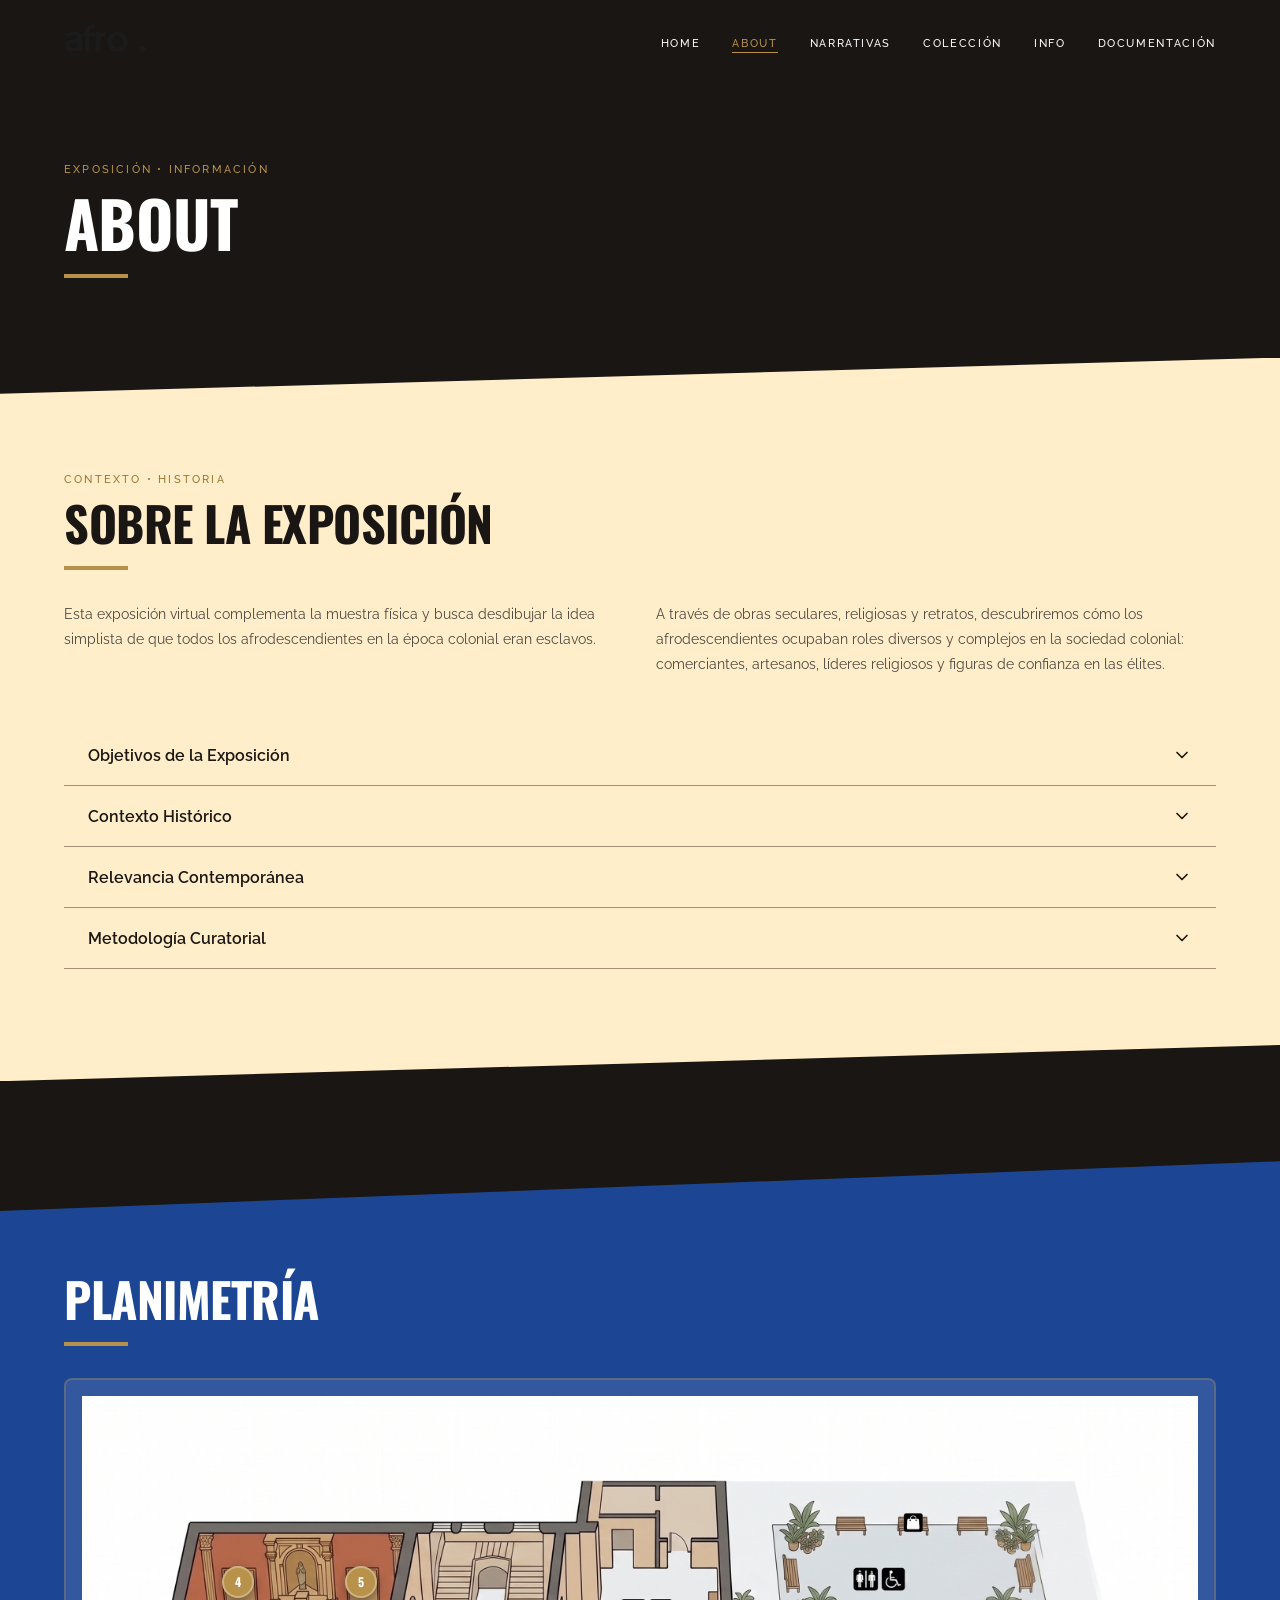
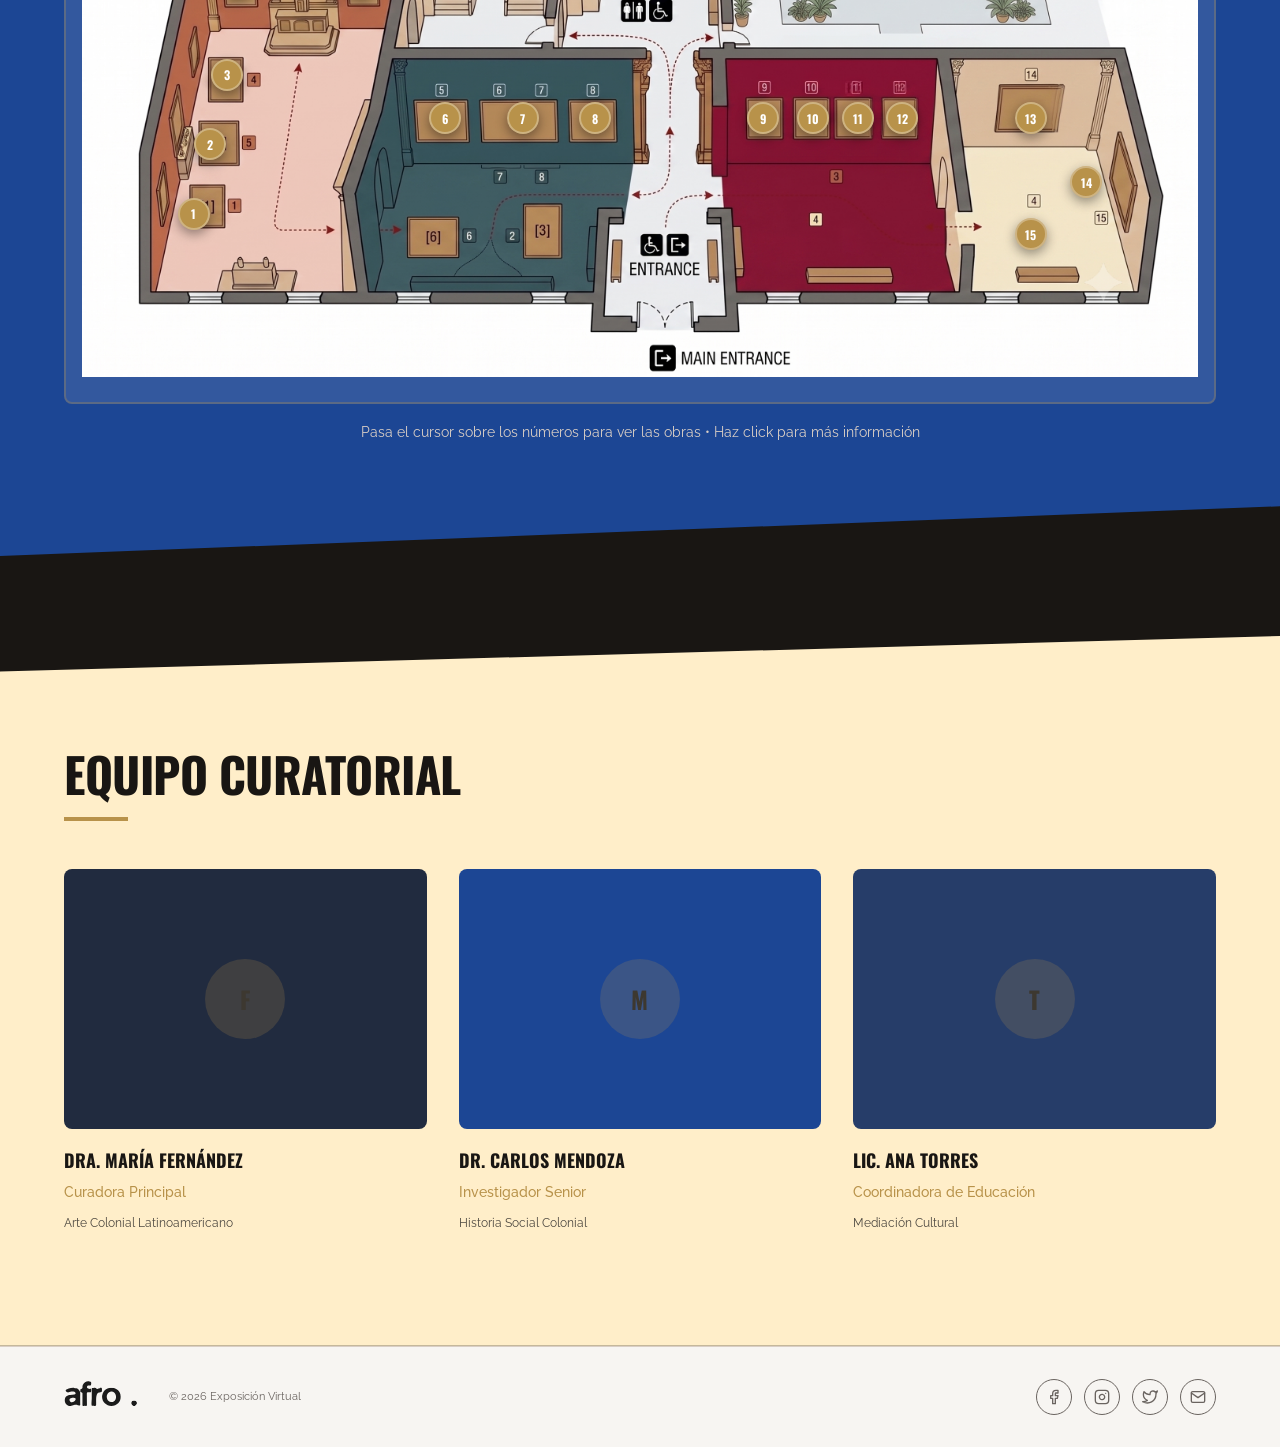
==== commit db6334bb: "feat: add new public page "Ecos de la Herencia" with interactive scrollytelling experience" ====
--- a/pages/about.html
+++ b/pages/about.html
@@ -86,7 +86,7 @@
   <!-- ═══════════════════════════════════════════════════════ NAVBAR ═══════ -->
   <nav class="navbar" role="navigation" aria-label="Navegación principal">
     <div class="navbar__inner">
-      <a href="../index.html" class="navbar__logo">EX</a>
+      <a href="../index.html" class="navbar__logo"><img src="../assets/images/logo-afro.png" alt="Presencias" class="navbar__logo-img" /></a>
       <ul class="navbar__links">
         <li><a href="../index.html">HOME</a></li>
         <li><a href="about.html" class="active">ABOUT</a></li>
@@ -284,7 +284,7 @@
   <footer class="footer">
     <div class="footer__inner">
       <div class="footer__brand">
-        <a href="../index.html" class="footer__logo">EX</a>
+        <a href="../index.html" class="footer__logo"><img src="../assets/images/logo-afro.svg" alt="Presencias" class="footer__logo-img" /></a>
         <span class="footer__copy">© 2026 Exposición Virtual</span>
       </div>
       <div class="footer__social">
--- a/css/main.css
+++ b/css/main.css
@@ -29,7 +29,7 @@
   --gold-300: #DEC087;
 
   /* Neutros cálidos */
-  --warm-500: #A68F7B;
+  --warm-500: #a68f7b;
   --warm-400: #D9CEC5;
   --warm-300: #F2F2F2;
   --warm-200: #F7F5F2;
@@ -197,18 +197,28 @@
   justify-content: space-between;
 }
 
-/* Logo "EX" */
+/* Logo "AFRO" */
 .navbar__logo {
-  font-family: var(--font-primary);
-  font-weight: 700;
-  font-size: 1.5rem;
-  color: var(--text-primary);
-  transition: color var(--transition-base);
-  letter-spacing: 0.05em;
-}
-
-.navbar.scrolled .navbar__logo {
-  color: var(--bg-900);
+  display: flex;
+  align-items: center;
+  text-decoration: none;
+  transition: opacity var(--transition-base);
+}
+
+.navbar__logo:hover {
+  opacity: 0.85;
+}
+
+/* Imagen del logo SVG */
+.navbar__logo-img {
+  height: 36px;        /* altura fija — el ancho se ajusta automáticamente */
+  width: auto;
+  display: block;
+}
+
+/* Cuando el navbar tiene fondo claro (scrolled), volvemos al color original */
+.navbar.scrolled .navbar__logo-img {
+  filter: invert(0);   /* negro sobre fondo crema */
 }
 
 /* Links de navegación */
@@ -336,10 +346,22 @@
 }
 
 .footer__logo {
-  font-family: var(--font-primary);
-  font-weight: 700;
-  font-size: 1.75rem;
-  color: var(--bg-900);
+  display: flex;
+  align-items: center;
+  text-decoration: none;
+}
+
+/* El footer tiene fondo claro (#F7F5F2) — el SVG negro se ve directo sin filtro */
+.footer__logo-img {
+  height: 32px;
+  width: auto;
+  display: block;
+  filter: invert(0);   /* negro sobre fondo claro del footer */
+  transition: opacity var(--transition-base);
+}
+
+.footer__logo:hover .footer__logo-img {
+  opacity: 0.7;
 }
 
 .footer__copy {
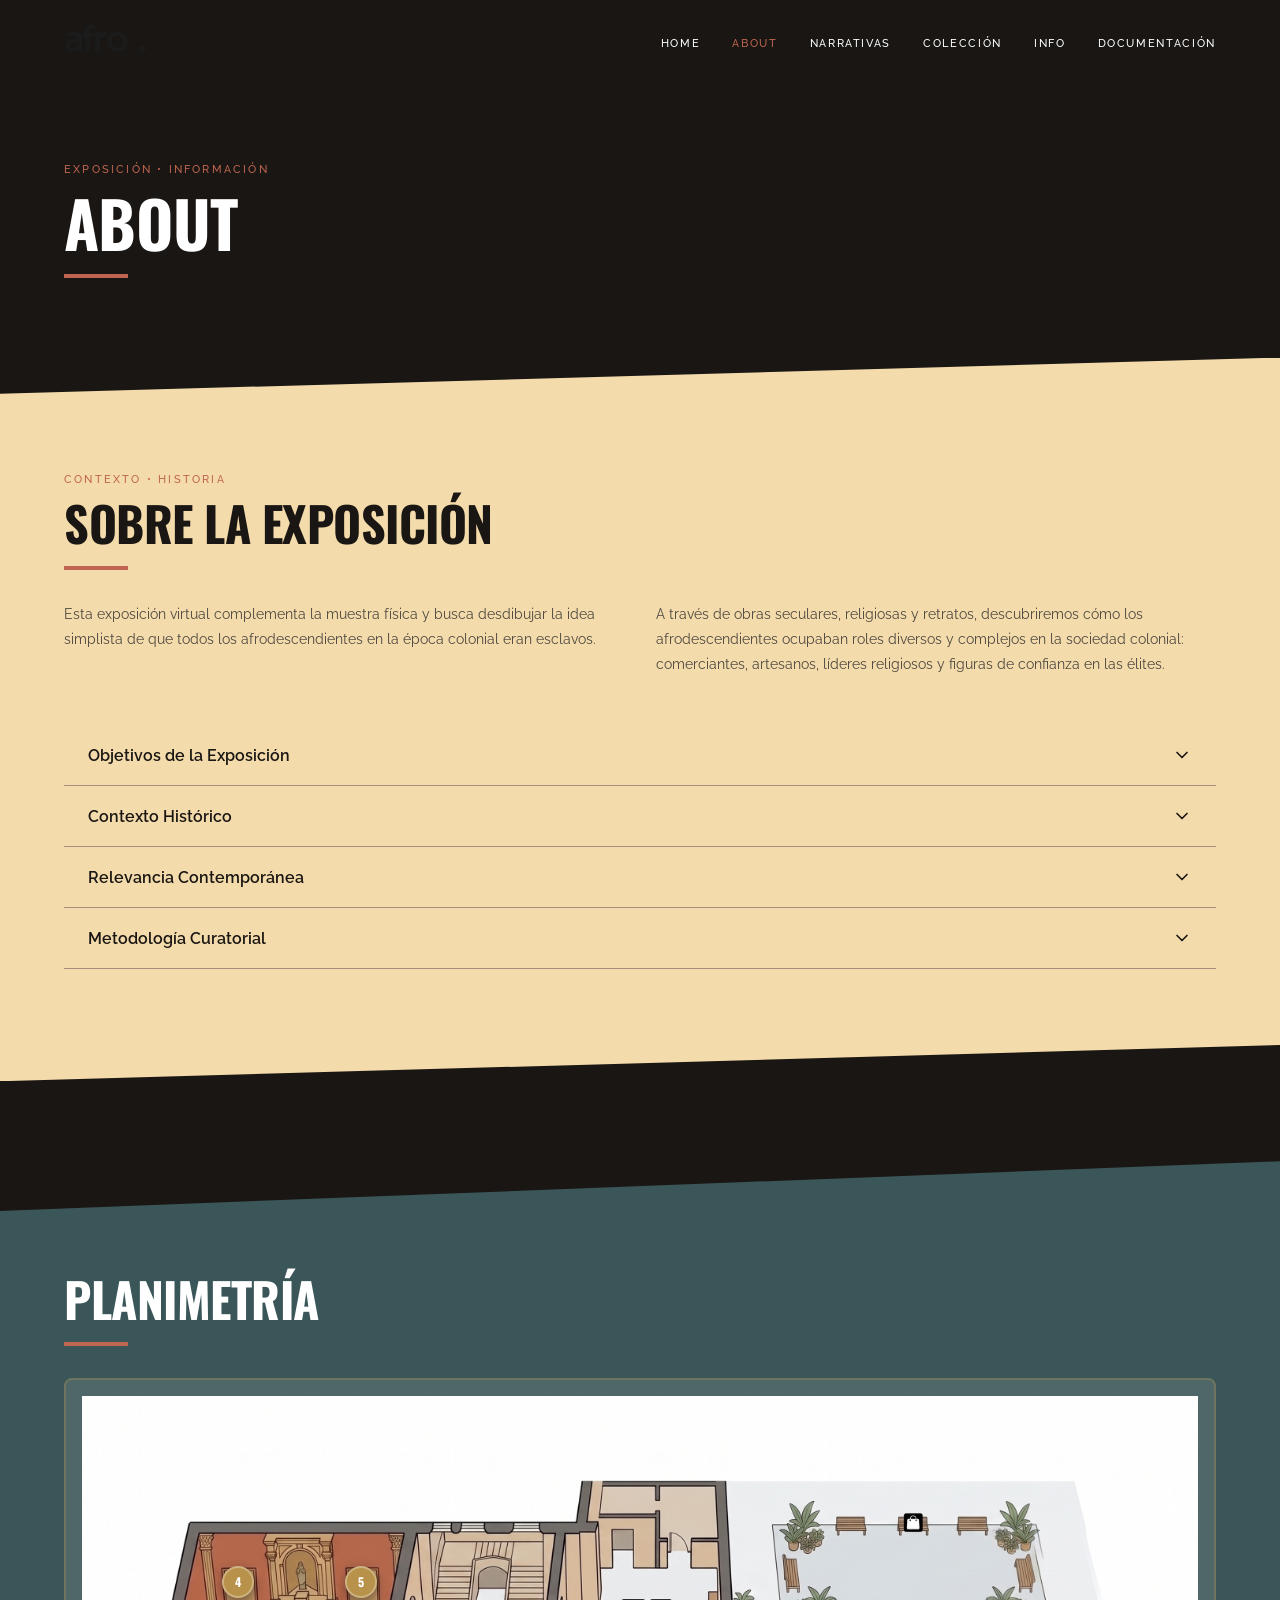
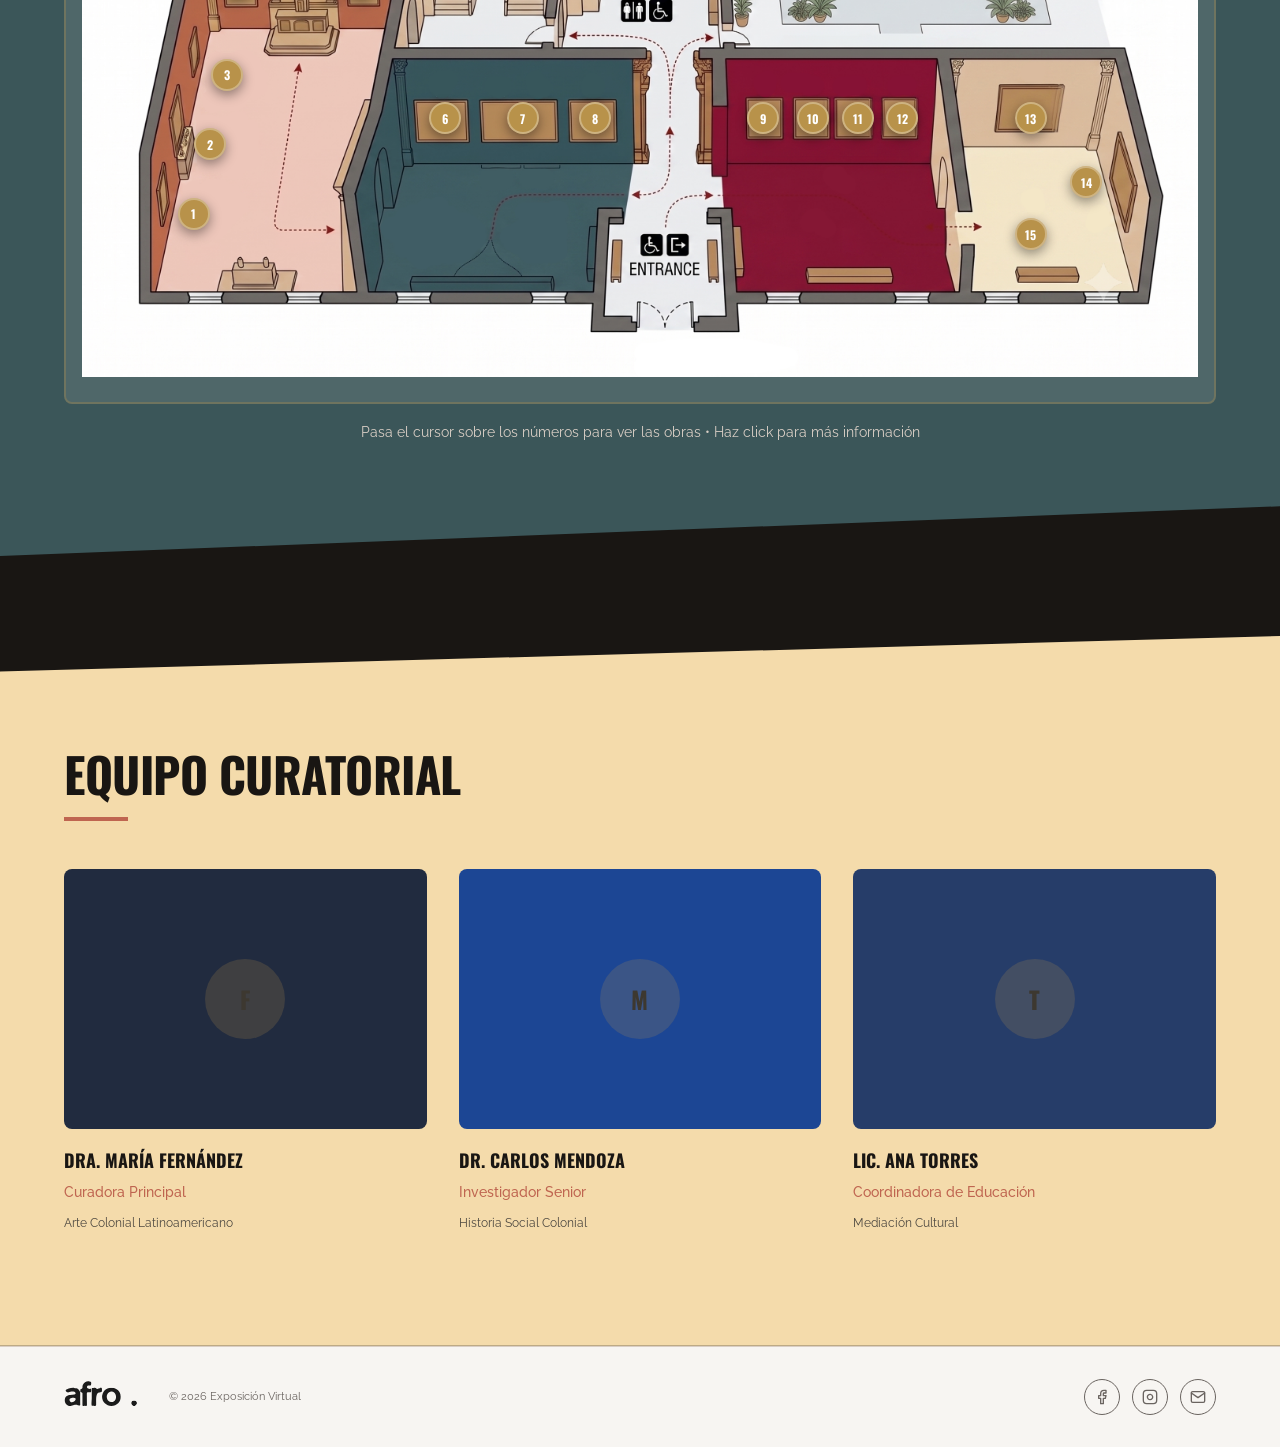
==== commit 81158a7f: "feat: add launch configuration for debugging and update styles across multiple pages" ====
--- a/pages/about.html
+++ b/pages/about.html
@@ -63,7 +63,7 @@
       margin-bottom: 5rem;
       clip-path: polygon(0 5%, 100% 0, 100% 95%, 0 100%);
     }
-    .about-cream .eyebrow { color: var(--gold-600); }
+    .about-cream .eyebrow { color: var(--gold-500); }
     .about-cream h2       { color: var(--bg-900); }
 
     .about-intro-grid {
@@ -280,7 +280,7 @@
 
   </main>
 
-  <!-- ═══════════════════════════════════════════════════════ FOOTER ═══════ -->
+<!-- ═══════════════════════════════════════════════════════ FOOTER ═══════ -->
   <footer class="footer">
     <div class="footer__inner">
       <div class="footer__brand">
@@ -292,10 +292,7 @@
           <svg viewBox="0 0 24 24"><path d="M18 2h-3a5 5 0 0 0-5 5v3H7v4h3v8h4v-8h3l1-4h-4V7a1 1 0 0 1 1-1h3z"></path></svg>
         </a>
         <a href="#" class="footer__social-btn" aria-label="Instagram">
-          <svg viewBox="0 0 24 24"><rect x="2" y="2" width="20" height="20" rx="5" ry="5"></rect><path d="M16 11.37A4 4 0 1 1 12.63 8 4 4 0 0 1 16 11.37z"></path><line x1="17.5" y1="6.5" x2="17.51" y2="6.5"></line></svg>
-        </a>
-        <a href="#" class="footer__social-btn" aria-label="Twitter">
-          <svg viewBox="0 0 24 24"><path d="M23 3a10.9 10.9 0 0 1-3.14 1.53 4.48 4.48 0 0 0-7.86 3v1A10.66 10.66 0 0 1 3 4s-4 9 5 13a11.64 11.64 0 0 1-7 2c9 5 20 0 20-11.5a4.5 4.5 0 0 0-.08-.83A7.72 7.72 0 0 0 23 3z"></path></svg>
+          <svg viewBox="0 0 24 24"><rect x="2" y="2" width="20" height="20" rx="5" ry="5"></rect><path d="M16 11.37A4 4 0 1 1 12.63 8 4 4 0 0 1 16 11.37z"></path></svg>
         </a>
         <a href="mailto:contacto@presencias.org" class="footer__social-btn" aria-label="Email">
           <svg viewBox="0 0 24 24"><path d="M4 4h16c1.1 0 2 .9 2 2v12c0 1.1-.9 2-2 2H4c-1.1 0-2-.9-2-2V6c0-1.1.9-2 2-2z"></path><polyline points="22,6 12,13 2,6"></polyline></svg>
--- a/css/main.css
+++ b/css/main.css
@@ -20,13 +20,14 @@
   --bg-700: #3D3830;   /* Hover states, acordeones abiertos */
   --bg-600: #4D4840;   /* Bordes de inputs */
   --bg-500: #6A6460;   /* Texto muted */
-  --bg-400: #8A8480;   /* Texto muy sutil */
+  --bg-400: #8A8480;
+  --bg-300: #59122C;    /* Texto muy sutil */
 
   /* Acento dorado */
-  --gold-600: #9B7630;
-  --gold-500: #B8924A;  /* Color principal de acento */
-  --gold-400: #CCA761;
-  --gold-300: #DEC087;
+  --gold-600: #ec6648;
+  --gold-500: #BF6550;  /* Color principal de acento */
+  --gold-400: #f4dbab;
+  --gold-300: #F2CBC2;
 
   /* Neutros cálidos */
   --warm-500: #a68f7b;
@@ -35,20 +36,21 @@
   --warm-200: #F7F5F2;
   --warm-100: #FFFFFF;
 
-  /* Azules (secciones especiales) */
-  --navy-900: #0D1440;
-  --navy-800: #1C4694;   /* Sección planimetría, info museo */
-  --navy-700: #212B3F;   /* Sección narrativa especialistas */
-  --navy-600: #263D69;
+  /* Colores (secciones especiales) */
+  --navy-900: #437379;
+  --navy-800: #3B5659;   /* Sección planimetría, info museo */
+  --navy-700: #BF6550;   /* Sección narrativa especialistas */
+  --navy-600: #F2CBC2;
 
   /* Color crema de secciones About */
-  --cream: #FFEEC9;
+  --cream: #f4dbab; 
 
   /* Textos */
   --text-primary:   #FFFFFF;
   --text-secondary: #D9CEC5;
   --text-tertiary:  #A68F7B;
   --text-muted:     #6A6460;
+  --text-black:     #0C0B09;
 
   /* Escala de espaciado */
   --space-xs:  4px;
@@ -248,13 +250,11 @@
 .navbar__links a:hover,
 .navbar__links a.active {
   color: var(--gold-500);
-  border-bottom-color: var(--gold-500);
 }
 
 .navbar.scrolled .navbar__links a:hover,
 .navbar.scrolled .navbar__links a.active {
   color: var(--gold-600);
-  border-bottom-color: var(--gold-600);
 }
 
 /* Botón hamburguesa (mobile) */
@@ -563,7 +563,7 @@
 
 .artwork-card__overlay h3 {
   font-family: var(--font-secondary);
-  font-size: 1rem;
+  font-size: 1.2rem;
   font-weight: 600;
   text-transform: none;
   letter-spacing: normal;
@@ -573,17 +573,17 @@
 
 .artwork-card__overlay .artist {
   font-family: var(--font-primary);
-  font-size: 0.6875rem;
+  font-size: 0.8rem;
   font-weight: 500;
-  color: var(--warm-500);
-  text-transform: uppercase;
-  letter-spacing: 0.1em;
+  color: var(--gold-500);
+  text-transform: uppercase;
+  letter-spacing: 0.13em;
 }
 
 .artwork-card__overlay .year {
   font-family: var(--font-secondary);
-  font-size: 0.6875rem;
-  color: var(--bg-400);
+  font-size: 0.8rem;
+  color: var(--warm-400);
   margin-top: 0.25rem;
 }
 
@@ -653,7 +653,7 @@
 
 /* Variante oscura del acordeón (para fondos dark) */
 .accordion--dark .accordion__item {
-  border-bottom-color: var(--bg-700);
+  border-bottom-color: var(--gold-400);
 }
 
 .accordion--dark .accordion__trigger {
@@ -742,7 +742,7 @@
 
 /* ─── INFO CARDS (para página Info) ──────────────────────────────────────────── */
 .info-card {
-  background-color: var(--navy-800);
+  background-color: var(--bg-900);
   border: 1px solid rgba(184, 146, 74, 0.2);
   border-radius: var(--radius-lg);
   padding: 1.5rem;
@@ -963,7 +963,7 @@
 
 /* ─── GITHUB BANNER (Documentación) ─────────────────────────────────────────── */
 .github-banner {
-  background-color: var(--gold-500);
+  background-color: var(--gold-400);
   border-radius: var(--radius-lg);
   padding: 2rem;
   display: flex;
@@ -1033,7 +1033,7 @@
 }
 
 .doc-sidebar__nav {
-  background-color: var(--navy-700);
+  background-color: var(--navy-900);
   border: 1px solid rgba(184, 146, 74, 0.2);
   border-radius: var(--radius-lg);
   padding: 1.5rem;
@@ -1045,7 +1045,7 @@
   font-weight: 700;
   text-transform: uppercase;
   letter-spacing: 0.1em;
-  color: var(--gold-500);
+  color: var(--gold-400);
   margin-bottom: 1rem;
 }
 
@@ -1053,14 +1053,14 @@
   display: block;
   font-family: var(--font-secondary);
   font-size: 0.875rem;
-  color: var(--text-secondary);
+  color: var(--text-primary);
   padding: 0.375rem 0;
   transition: color var(--transition-fast);
 }
 
 .doc-sidebar__link:hover,
 .doc-sidebar__link.active {
-  color: var(--gold-500);
+  color: var(--gold-400);
   font-weight: 600;
 }
 
@@ -1313,7 +1313,7 @@
 
 /* ─── QUOTES SECTION (Narrativas) ────────────────────────────────────────────── */
 .quote-section {
-  background-color: var(--bg-800);
+  background-color: var(--bg-300);
   padding: var(--space-2xl) 0;
 }
 
@@ -1353,7 +1353,7 @@
 .quote-role {
   font-family: var(--font-secondary);
   font-size: 0.75rem;
-  color: var(--text-muted);
+  color: var(--text-primary);
   margin-top: 0.25rem;
 }
 
@@ -1368,7 +1368,7 @@
   width: 8px;
   height: 8px;
   border-radius: var(--radius-full);
-  background-color: var(--bg-500);
+  background-color: var(--warm-300);
   border: none;
   cursor: pointer;
   transition: background-color var(--transition-fast);
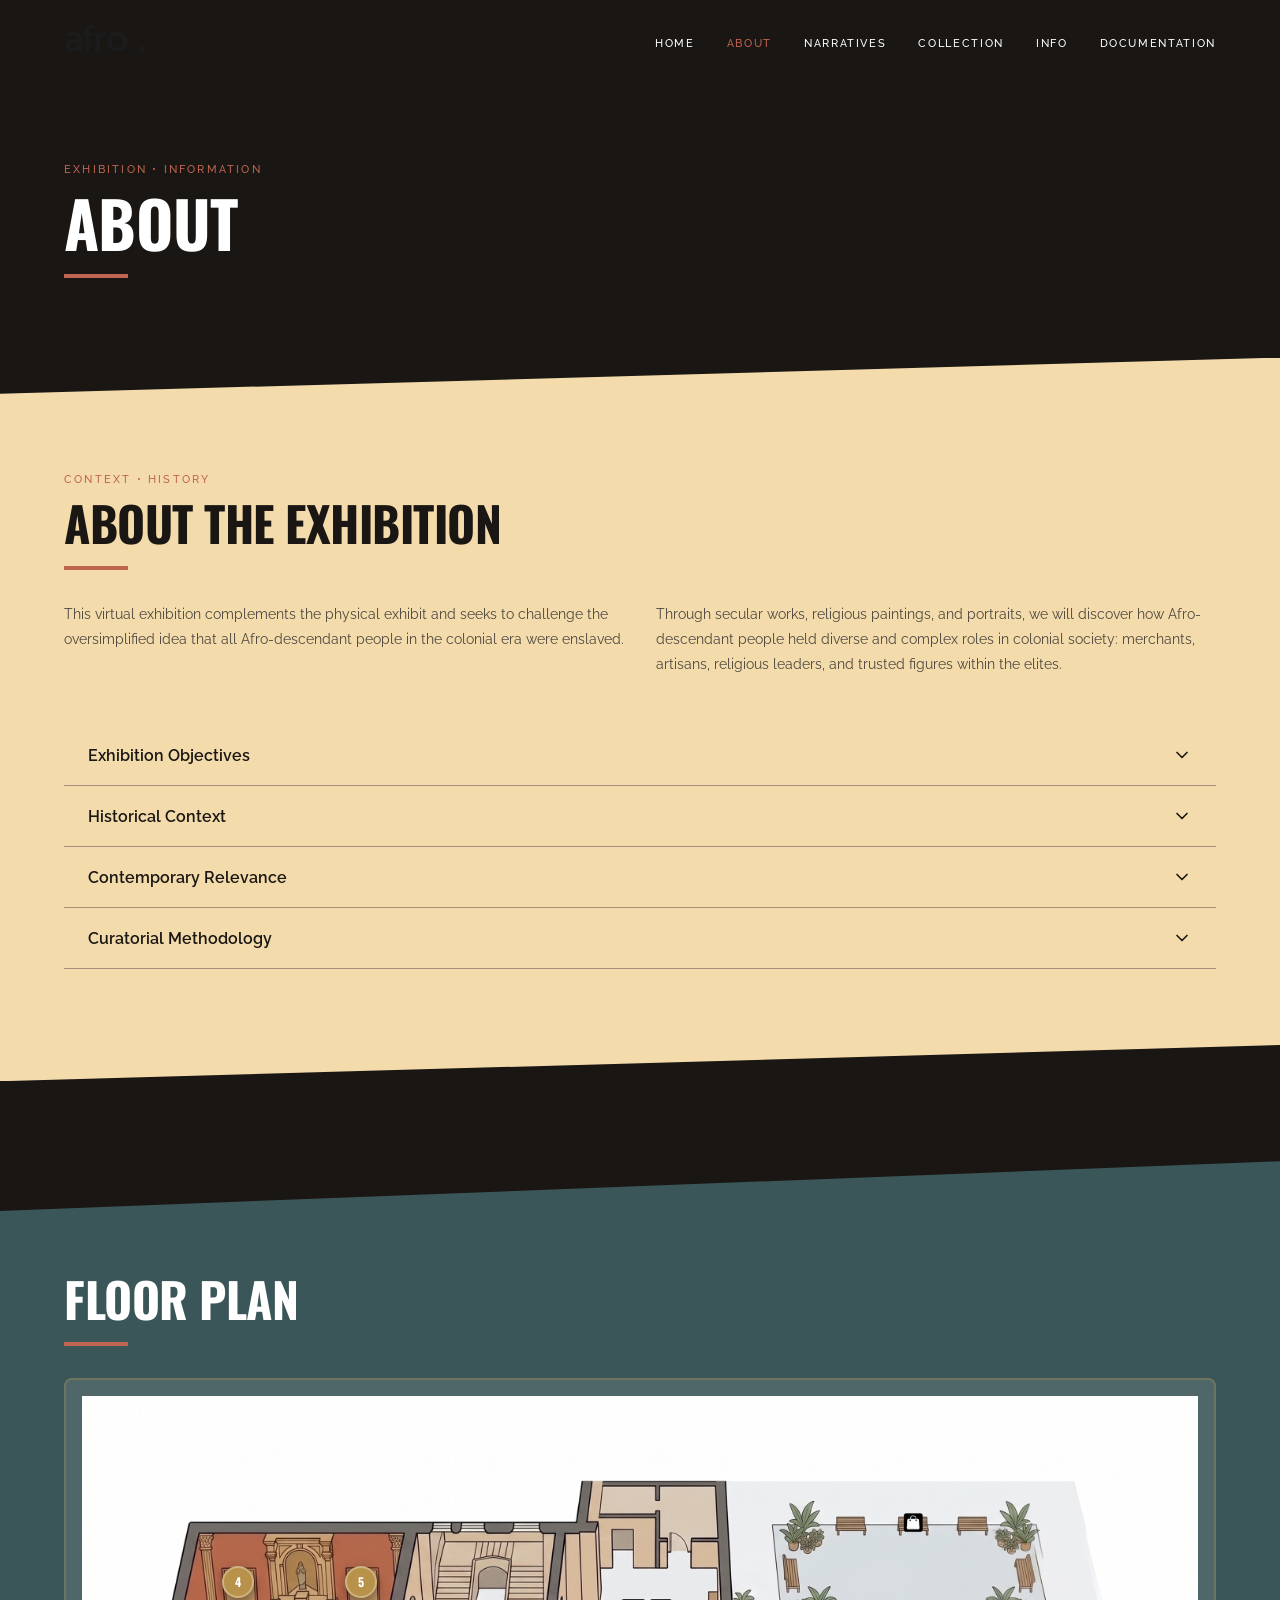
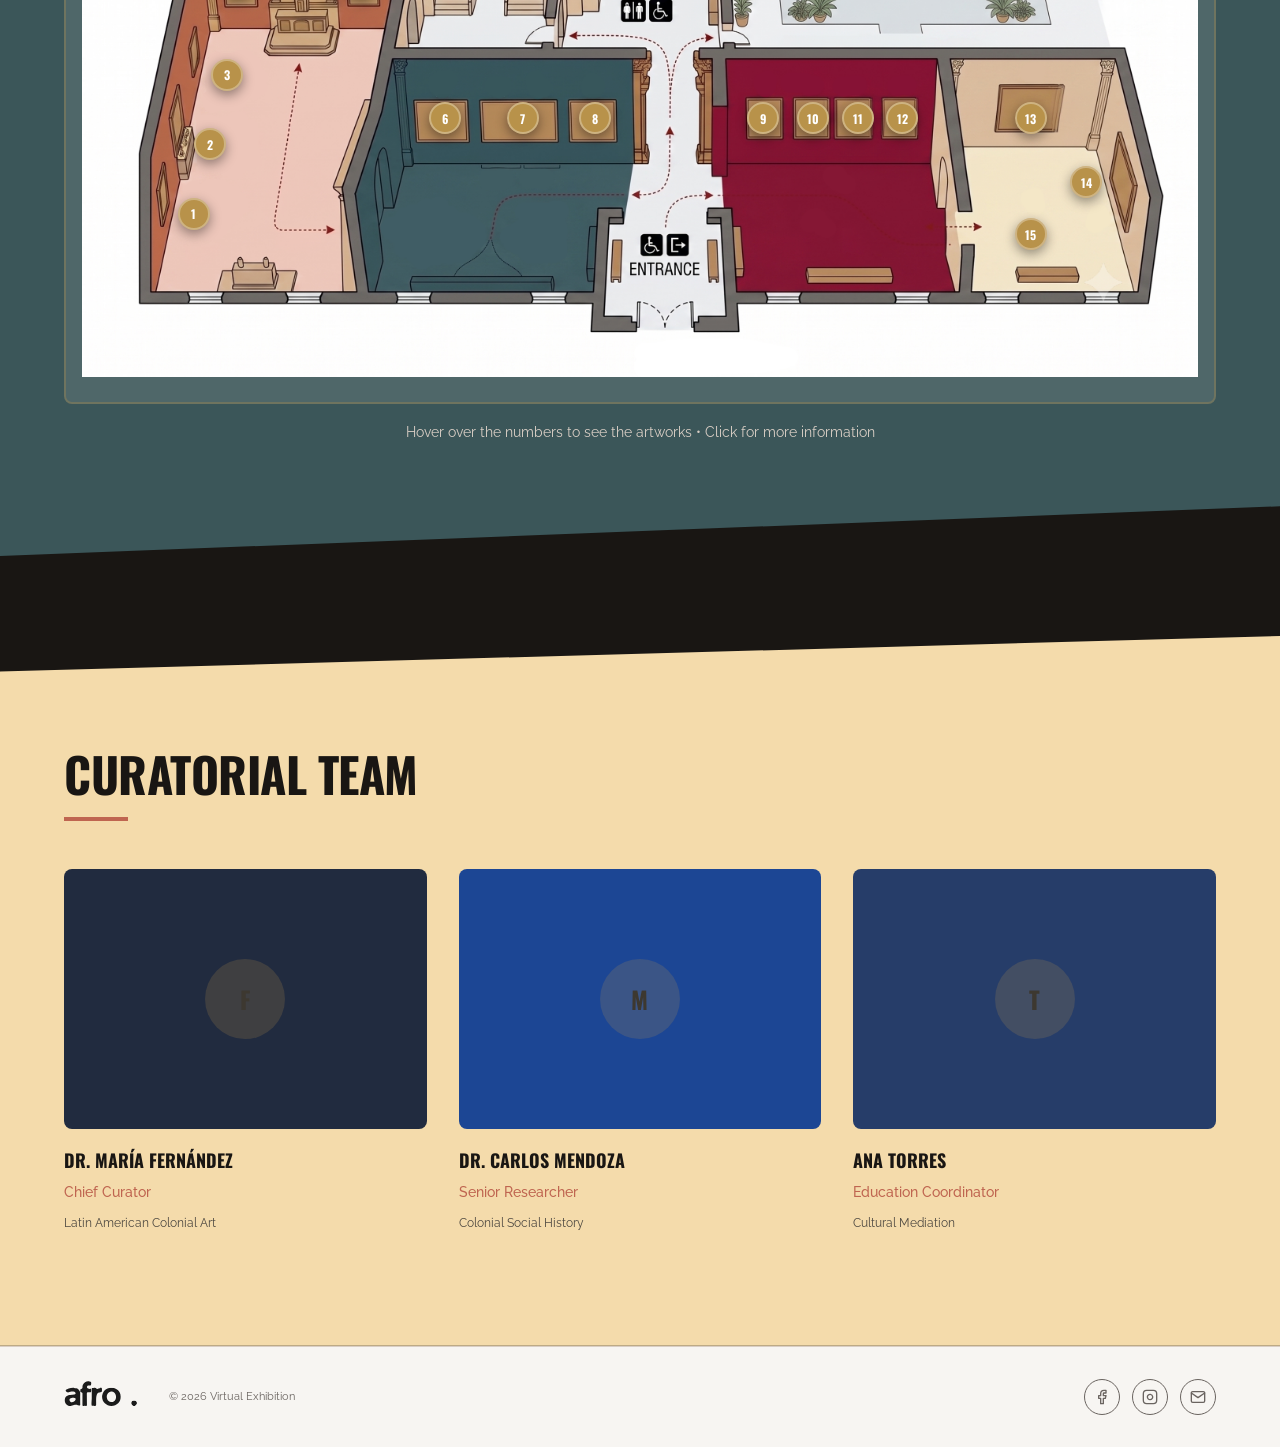
==== commit 4695b621: "Refactor text in HTML pages to update Spanish terms to English equivalents for consistency and acces" ====
--- a/pages/about.html
+++ b/pages/about.html
@@ -6,80 +6,6 @@
   <title>About — Presencias</title>
   <meta name="description" content="Sobre la exposición: objetivos, contexto histórico, planimetría y equipo curatorial." />
   <link rel="stylesheet" href="../css/main.css" />
-  <style>
-    /* ── Sección planimetría (fondo azul oscuro) ── */
-    .plan-section {
-      position: relative;
-      background-color: var(--navy-800);
-      padding: 7rem 0;
-      margin-bottom: 5rem;
-      clip-path: polygon(0 5%, 100% 0, 100% 95%, 0 100%);
-    }
-
-    /* Contenedor relativo de la imagen del plano (para posicionar hotspots) */
-    .plan-wrapper {
-      position: relative;
-      display: inline-block;
-      width: 100%;
-    }
-
-    .plan-wrapper img {
-      width: 100%;
-      height: auto;
-      display: block;
-    }
-
-    /* Instrucción de uso del plano */
-    .plan-hint {
-      font-family: var(--font-secondary);
-      font-size: 0.875rem;
-      color: var(--text-secondary);
-      text-align: center;
-      margin-top: 1rem;
-    }
-
-    /* ── Sección equipo curatorial (cream) ── */
-    .team-section {
-      position: relative;
-      background-color: var(--cream);
-      padding: 7rem 0;
-      clip-path: polygon(0 5%, 100% 0, 100% 100%, 0 100%);
-    }
-
-    .team-grid {
-      display: grid;
-      grid-template-columns: repeat(3, 1fr);
-      gap: 2rem;
-    }
-
-    @media (max-width: 900px)  { .team-grid { grid-template-columns: repeat(2, 1fr); } }
-    @media (max-width: 640px)  { .team-grid { grid-template-columns: 1fr; } }
-
-    /* ── Sección about / cream superior ── */
-    .about-cream {
-      position: relative;
-      background-color: var(--cream);
-      padding: 7rem 0;
-      margin-bottom: 5rem;
-      clip-path: polygon(0 5%, 100% 0, 100% 95%, 0 100%);
-    }
-    .about-cream .eyebrow { color: var(--gold-500); }
-    .about-cream h2       { color: var(--bg-900); }
-
-    .about-intro-grid {
-      display: grid;
-      grid-template-columns: 1fr 1fr;
-      gap: 2rem;
-      margin-bottom: 3rem;
-    }
-    .about-intro-grid p {
-      font-size: 0.875rem;
-      color: var(--bg-600);
-      line-height: 1.8;
-    }
-
-    @media (max-width: 768px) { .about-intro-grid { grid-template-columns: 1fr; } }
-  </style>
 </head>
 <body>
 
@@ -90,10 +16,10 @@
       <ul class="navbar__links">
         <li><a href="../index.html">HOME</a></li>
         <li><a href="about.html" class="active">ABOUT</a></li>
-        <li><a href="narrativas.html">NARRATIVAS</a></li>
-        <li><a href="coleccion.html">COLECCIÓN</a></li>
+        <li><a href="narrativas.html">NARRATIVES</a></li>
+        <li><a href="coleccion.html">COLLECTION</a></li>
         <li><a href="info.html">INFO</a></li>
-        <li><a href="documentacion.html">DOCUMENTACIÓN</a></li>
+        <li><a href="documentacion.html">DOCUMENTATION</a></li>
       </ul>
       <button class="navbar__toggle" aria-label="Abrir menú" aria-expanded="false">
         <span></span><span></span><span></span>
@@ -102,10 +28,10 @@
     <div class="navbar__mobile">
       <a href="../index.html">HOME</a>
       <a href="about.html" class="active">ABOUT</a>
-      <a href="narrativas.html">NARRATIVAS</a>
-      <a href="coleccion.html">COLECCIÓN</a>
+      <a href="narrativas.html">NARRATIVES</a>
+      <a href="coleccion.html">COLLECTION</a>
       <a href="info.html">INFO</a>
-      <a href="documentacion.html">DOCUMENTACIÓN</a>
+      <a href="documentacion.html">DOCUMENTATION</a>
     </div>
   </nav>
 
@@ -113,7 +39,7 @@
 
     <!-- ══════════════════════════════════════════════ PAGE HERO (heading) ═ -->
     <div class="page-hero container reveal">
-      <span class="eyebrow">EXPOSICIÓN • INFORMACIÓN</span>
+      <span class="eyebrow">EXHIBITION • INFORMATION</span>
       <h1>ABOUT</h1>
       <div class="gold-rule"></div>
     </div>
@@ -121,19 +47,19 @@
     <!-- ══════════════════════════════════════════════════ SOBRE LA EXPO ═══ -->
     <section class="about-cream reveal" aria-labelledby="about-expo-heading">
       <div class="container">
-        <span class="eyebrow">CONTEXTO • HISTORIA</span>
-        <h2 id="about-expo-heading">SOBRE LA EXPOSICIÓN</h2>
+        <span class="eyebrow">CONTEXT • HISTORY</span>
+        <h2 id="about-expo-heading">ABOUT THE EXHIBITION</h2>
         <div class="gold-rule"></div>
 
         <div class="about-intro-grid">
           <p>
-            Esta exposición virtual complementa la muestra física y busca desdibujar la idea simplista
-            de que todos los afrodescendientes en la época colonial eran esclavos.
+            This virtual exhibition complements the physical exhibit and seeks to challenge the
+            oversimplified idea that all Afro-descendant people in the colonial era were enslaved.
           </p>
           <p>
-            A través de obras seculares, religiosas y retratos, descubriremos cómo los afrodescendientes
-            ocupaban roles diversos y complejos en la sociedad colonial: comerciantes, artesanos,
-            líderes religiosos y figuras de confianza en las élites.
+            Through secular works, religious paintings, and portraits, we will discover how
+            Afro-descendant people held diverse and complex roles in colonial society: merchants,
+            artisans, religious leaders, and trusted figures within the elites.
           </p>
         </div>
 
@@ -142,68 +68,67 @@
 
           <div class="accordion__item" role="listitem">
             <button class="accordion__trigger" aria-expanded="false">
-              <span>Objetivos de la Exposición</span>
-              <svg class="accordion__icon" viewBox="0 0 24 24" aria-hidden="true">
-                <polyline points="6 9 12 15 18 9"></polyline>
-              </svg>
-            </button>
-            <div class="accordion__body">
-              <div class="accordion__content">
-                Esta exposición busca revelar la complejidad de las representaciones de afrodescendientes
-                en el arte colonial, mostrando roles que van más allá de la esclavitud: comerciantes,
-                artesanos, líderes religiosos y figuras de confianza en las élites coloniales.
-              </div>
-            </div>
-          </div>
-
-          <div class="accordion__item" role="listitem">
-            <button class="accordion__trigger" aria-expanded="false">
-              <span>Contexto Histórico</span>
-              <svg class="accordion__icon" viewBox="0 0 24 24" aria-hidden="true">
-                <polyline points="6 9 12 15 18 9"></polyline>
-              </svg>
-            </button>
-            <div class="accordion__body">
-              <div class="accordion__content">
-                Durante el periodo colonial latinoamericano (siglos XVI-XIX), los afrodescendientes
-                constituyeron una parte fundamental del tejido social. Aunque muchos llegaron como
-                esclavos, otros fueron personas libres que ejercieron oficios especializados y ocuparon
-                posiciones de responsabilidad en diferentes estratos sociales.
-              </div>
-            </div>
-          </div>
-
-          <div class="accordion__item" role="listitem">
-            <button class="accordion__trigger" aria-expanded="false">
-              <span>Relevancia Contemporánea</span>
-              <svg class="accordion__icon" viewBox="0 0 24 24" aria-hidden="true">
-                <polyline points="6 9 12 15 18 9"></polyline>
-              </svg>
-            </button>
-            <div class="accordion__body">
-              <div class="accordion__content">
-                Estas pinturas son más que registros históricos: son pistas fundamentales para comprender
-                mejor las dinámicas socioculturales que aún influyen en nuestra sociedad contemporánea,
-                ayudándonos a cuestionar estereotipos y reconocer la diversidad histórica de las
-                comunidades afrodescendientes.
-              </div>
-            </div>
-          </div>
-
-          <div class="accordion__item" role="listitem">
-            <button class="accordion__trigger" aria-expanded="false">
-              <span>Metodología Curatorial</span>
-              <svg class="accordion__icon" viewBox="0 0 24 24" aria-hidden="true">
-                <polyline points="6 9 12 15 18 9"></polyline>
-              </svg>
-            </button>
-            <div class="accordion__body">
-              <div class="accordion__content">
-                Las obras fueron seleccionadas siguiendo criterios de representatividad histórica,
-                diversidad de contextos y claridad en la representación de afrodescendientes en roles
-                diversos. Cada pieza fue analizada considerando elementos como vestimenta, posición
-                espacial, gestos y contexto social — aplicando el método iconográfico de Panofsky
-                al corpus del archivo ARCA.
+              <span>Exhibition Objectives</span>
+              <svg class="accordion__icon" viewBox="0 0 24 24" aria-hidden="true">
+                <polyline points="6 9 12 15 18 9"></polyline>
+              </svg>
+            </button>
+            <div class="accordion__body">
+              <div class="accordion__content">
+                This exhibition seeks to reveal the complexity of representations of Afro-descendant
+                people in colonial art, showing roles that go beyond slavery: merchants, artisans,
+                religious leaders, and trusted figures within the colonial elites.
+              </div>
+            </div>
+          </div>
+
+          <div class="accordion__item" role="listitem">
+            <button class="accordion__trigger" aria-expanded="false">
+              <span>Historical Context</span>
+              <svg class="accordion__icon" viewBox="0 0 24 24" aria-hidden="true">
+                <polyline points="6 9 12 15 18 9"></polyline>
+              </svg>
+            </button>
+            <div class="accordion__body">
+              <div class="accordion__content">
+                During the Latin American colonial period (16th–19th centuries), Afro-descendant people
+                were a fundamental part of the social fabric. While many arrived as enslaved people,
+                others were free individuals who practiced specialized trades and held positions of
+                responsibility across different social strata.
+              </div>
+            </div>
+          </div>
+
+          <div class="accordion__item" role="listitem">
+            <button class="accordion__trigger" aria-expanded="false">
+              <span>Contemporary Relevance</span>
+              <svg class="accordion__icon" viewBox="0 0 24 24" aria-hidden="true">
+                <polyline points="6 9 12 15 18 9"></polyline>
+              </svg>
+            </button>
+            <div class="accordion__body">
+              <div class="accordion__content">
+                These paintings are more than historical records: they are essential clues for better
+                understanding the sociocultural dynamics that still shape our contemporary society,
+                helping us question stereotypes and recognize the historical diversity of
+                Afro-descendant communities.
+              </div>
+            </div>
+          </div>
+
+          <div class="accordion__item" role="listitem">
+            <button class="accordion__trigger" aria-expanded="false">
+              <span>Curatorial Methodology</span>
+              <svg class="accordion__icon" viewBox="0 0 24 24" aria-hidden="true">
+                <polyline points="6 9 12 15 18 9"></polyline>
+              </svg>
+            </button>
+            <div class="accordion__body">
+              <div class="accordion__content">
+                The works were selected based on criteria of historical representativeness, diversity
+                of contexts, and clarity in depicting Afro-descendant people in diverse roles. Each
+                piece was analyzed considering elements such as clothing, spatial position, gestures,
+                and social context — applying Panofsky's iconographic method to the ARCA archive corpus.
               </div>
             </div>
           </div>
@@ -215,13 +140,13 @@
     <!-- ══════════════════════════════════════════════════ PLANIMETRÍA ══════ -->
     <section class="plan-section reveal" aria-labelledby="plan-heading">
       <div class="container">
-        <h2 id="plan-heading">PLANIMETRÍA</h2>
-        <div class="gold-rule" style="margin-bottom:2rem;"></div>
+        <h2 id="plan-heading">FLOOR PLAN</h2>
+        <div class="gold-rule"></div>
 
         <!-- Contenedor del plano interactivo -->
         <div
           id="museum-plan"
-          style="background:rgba(255,255,255,0.1);border:2px solid rgba(184,146,74,0.3);border-radius:8px;overflow:hidden;padding:1rem;"
+          class="museum-plan"
         >
           <!-- .plan-wrapper es donde museum-plan.js inserta los hotspots -->
           <div class="plan-wrapper">
@@ -234,7 +159,7 @@
         </div>
 
         <p class="plan-hint">
-          Pasa el cursor sobre los números para ver las obras &bull; Haz click para más información
+          Hover over the numbers to see the artworks &bull; Click for more information
         </p>
       </div>
     </section>
@@ -242,36 +167,36 @@
     <!-- ══════════════════════════════════════════════ EQUIPO CURATORIAL ════ -->
     <section class="team-section reveal" aria-labelledby="team-heading">
       <div class="container">
-        <h2 id="team-heading" style="color:var(--bg-900);">EQUIPO CURATORIAL</h2>
-        <div class="gold-rule" style="margin-bottom:3rem;"></div>
+        <h2 id="team-heading">CURATORIAL TEAM</h2>
+        <div class="gold-rule gold-rule--mb-3"></div>
 
         <div class="team-grid">
 
           <div class="team-card">
-            <div class="team-card__avatar" style="background-color:#212B3F;">
+            <div class="team-card__avatar team-card__avatar--1">
               <div class="team-card__initial">F</div>
             </div>
-            <p class="team-card__name">Dra. María Fernández</p>
-            <p class="team-card__role">Curadora Principal</p>
-            <p class="team-card__specialty">Arte Colonial Latinoamericano</p>
+            <p class="team-card__name">Dr. María Fernández</p>
+            <p class="team-card__role">Chief Curator</p>
+            <p class="team-card__specialty">Latin American Colonial Art</p>
           </div>
 
           <div class="team-card">
-            <div class="team-card__avatar" style="background-color:#1C4694;">
+            <div class="team-card__avatar team-card__avatar--2">
               <div class="team-card__initial">M</div>
             </div>
             <p class="team-card__name">Dr. Carlos Mendoza</p>
-            <p class="team-card__role">Investigador Senior</p>
-            <p class="team-card__specialty">Historia Social Colonial</p>
+            <p class="team-card__role">Senior Researcher</p>
+            <p class="team-card__specialty">Colonial Social History</p>
           </div>
 
           <div class="team-card">
-            <div class="team-card__avatar" style="background-color:#263D69;">
+            <div class="team-card__avatar team-card__avatar--3">
               <div class="team-card__initial">T</div>
             </div>
-            <p class="team-card__name">Lic. Ana Torres</p>
-            <p class="team-card__role">Coordinadora de Educación</p>
-            <p class="team-card__specialty">Mediación Cultural</p>
+            <p class="team-card__name">Ana Torres</p>
+            <p class="team-card__role">Education Coordinator</p>
+            <p class="team-card__specialty">Cultural Mediation</p>
           </div>
 
         </div>
@@ -285,7 +210,7 @@
     <div class="footer__inner">
       <div class="footer__brand">
         <a href="../index.html" class="footer__logo"><img src="../assets/images/logo-afro.svg" alt="Presencias" class="footer__logo-img" /></a>
-        <span class="footer__copy">© 2026 Exposición Virtual</span>
+        <span class="footer__copy">© 2026 Virtual Exhibition</span>
       </div>
       <div class="footer__social">
         <a href="#" class="footer__social-btn" aria-label="Facebook">
--- a/css/main.css
+++ b/css/main.css
@@ -12,6 +12,7 @@
   /* Tipografías */
   --font-primary:   'Oswald',  sans-serif;   /* Títulos, labels, stats */
   --font-secondary: 'Raleway', sans-serif;   /* Cuerpo, botones, nav */
+  --font-mono:      'Courier New', monospace; /* Notas de código */
 
   /* Fondos oscuros */
   --bg-950: #0C0B09;
@@ -43,7 +44,19 @@
   --navy-600: #F2CBC2;
 
   /* Color crema de secciones About */
-  --cream: #f4dbab; 
+  --cream: #f4dbab;
+
+  /* Avatares del equipo curatorial (About) */
+  --avatar-1: #212B3F;
+  --avatar-2: #1C4694;
+  --avatar-3: #263D69;
+
+  /* Tonos placeholder de la galería del museo (Info) */
+  --gallery-1: #1C4694;
+  --gallery-2: #212B3F;
+  --gallery-3: #263D69;
+  --gallery-4: #614E26;
+  --gallery-5: #946E1C;
 
   /* Textos */
   --text-primary:   #FFFFFF;
@@ -51,6 +64,12 @@
   --text-tertiary:  #A68F7B;
   --text-muted:     #6A6460;
   --text-black:     #0C0B09;
+
+  /* Variantes RGB (para usar con rgba() en overlays y transparencias) */
+  --bg-950-rgb:   12, 11, 9;
+  --bg-900-rgb:   25, 22, 19;
+  --bg-500-rgb:   106, 100, 96;
+  --warm-100-rgb: 255, 255, 255;
 
   /* Escala de espaciado */
   --space-xs:  4px;
@@ -149,6 +168,9 @@
   .container { padding: 0 var(--space-lg); }  /* 32px en mobile */
 }
 
+/* Variante de margen inferior (separación antes de un bloque siguiente) */
+.container--mb-3 { margin-bottom: 3rem; }
+
 /* Eyebrow label (etiqueta sobre títulos: "COLECCIÓN • ARTE") */
 .eyebrow {
   font-family: var(--font-secondary);
@@ -169,6 +191,10 @@
   margin-top: var(--space-md);
   margin-bottom: var(--space-lg);
 }
+
+/* Variantes de margen inferior (usadas para ajustar espacio antes del contenido) */
+.gold-rule--mb-1 { margin-bottom: 1rem; }
+.gold-rule--mb-3 { margin-bottom: 3rem; }
 
 /* ─── NAVBAR ────────────────────────────────────────────────────────────────── */
 .navbar {
@@ -690,6 +716,9 @@
 .reveal--delay-3 { transition-delay: 300ms; }
 .reveal--delay-4 { transition-delay: 400ms; }
 
+/* Variante con margen inferior extra */
+.reveal--mb-lg { margin-bottom: var(--space-lg); }
+
 /* Animación fadeIn simple (para tooltips, overlays) */
 @keyframes fadeIn {
   from { opacity: 0; transform: translateY(10px); }
@@ -842,6 +871,96 @@
   color: var(--bg-600);
 }
 
+/* Variantes de color de fondo para los avatares del equipo curatorial */
+.team-card__avatar--1 { background-color: var(--avatar-1); }
+.team-card__avatar--2 { background-color: var(--avatar-2); }
+.team-card__avatar--3 { background-color: var(--avatar-3); }
+
+/* ─── PÁGINA ABOUT ────────────────────────────────────────────────────────────── */
+
+/* Sección "Sobre la Exposición" (cream superior) */
+.about-cream {
+  position: relative;
+  background-color: var(--cream);
+  padding: 7rem 0;
+  margin-bottom: 5rem;
+  clip-path: polygon(0 5%, 100% 0, 100% 95%, 0 100%);
+}
+.about-cream .eyebrow { color: var(--gold-500); }
+.about-cream h2       { color: var(--bg-900); }
+
+.about-intro-grid {
+  display: grid;
+  grid-template-columns: 1fr 1fr;
+  gap: 2rem;
+  margin-bottom: 3rem;
+}
+.about-intro-grid p {
+  font-size: 0.875rem;
+  color: var(--bg-600);
+  line-height: 1.8;
+}
+
+@media (max-width: 768px) { .about-intro-grid { grid-template-columns: 1fr; } }
+
+/* Sección planimetría (fondo azul oscuro) */
+.plan-section {
+  position: relative;
+  background-color: var(--navy-800);
+  padding: 7rem 0;
+  margin-bottom: 5rem;
+  clip-path: polygon(0 5%, 100% 0, 100% 95%, 0 100%);
+}
+
+/* Contenedor relativo de la imagen del plano (para posicionar hotspots) */
+.plan-wrapper {
+  position: relative;
+  display: inline-block;
+  width: 100%;
+}
+
+.plan-wrapper img {
+  width: 100%;
+  height: auto;
+  display: block;
+}
+
+/* Instrucción de uso del plano */
+.plan-hint {
+  font-family: var(--font-secondary);
+  font-size: 0.875rem;
+  color: var(--text-secondary);
+  text-align: center;
+  margin-top: 1rem;
+}
+
+/* Contenedor del plano interactivo (museum-plan.js inserta los hotspots dentro) */
+.museum-plan {
+  background: rgba(255, 255, 255, 0.1);
+  border: 2px solid rgba(184, 146, 74, 0.3);
+  border-radius: var(--radius-lg);
+  overflow: hidden;
+  padding: var(--space-md);
+}
+
+/* Sección equipo curatorial (cream) */
+.team-section {
+  position: relative;
+  background-color: var(--cream);
+  padding: 7rem 0;
+  clip-path: polygon(0 5%, 100% 0, 100% 100%, 0 100%);
+}
+.team-section h2 { color: var(--bg-900); }
+
+.team-grid {
+  display: grid;
+  grid-template-columns: repeat(3, 1fr);
+  gap: 2rem;
+}
+
+@media (max-width: 900px)  { .team-grid { grid-template-columns: repeat(2, 1fr); } }
+@media (max-width: 640px)  { .team-grid { grid-template-columns: 1fr; } }
+
 /* ─── VISIT CARDS (Info page — Visítanos) ────────────────────────────────────── */
 .visit-card {
   border: 1px solid rgba(184, 146, 74, 0.3);
@@ -884,6 +1003,117 @@
   color: var(--text-secondary);
   line-height: 1.7;
 }
+
+/* ─── PÁGINA INFO ─────────────────────────────────────────────────────────────── */
+
+/* Sección azul: Sobre el Museo */
+.museum-section {
+  position: relative;
+  background-color: var(--navy-700);
+  padding: 7rem 0;
+  margin-bottom: 5rem;
+  clip-path: polygon(0 0, 100% 0, 100% 95%, 0 100%);
+}
+
+.museum-grid {
+  display: grid;
+  grid-template-columns: 1fr 1fr;
+  gap: 4rem;
+}
+
+.museum-text p {
+  font-size: 0.9375rem;
+  color: var(--text-secondary);
+  line-height: 1.8;
+  margin-bottom: 1rem;
+}
+
+/* Columna lateral con las info-cards (Ubicación, Horarios) */
+.museum-aside {
+  display: flex;
+  flex-direction: column;
+  gap: 1.25rem;
+}
+
+@media (max-width: 900px) { .museum-grid { grid-template-columns: 1fr; gap: 2.5rem; } }
+
+/* Sección galería (cream) */
+.gallery-section {
+  position: relative;
+  background-color: var(--cream);
+  padding: 7rem 0;
+  margin-bottom: 5rem;
+  clip-path: polygon(0 5%, 100% 0, 100% 95%, 0 100%);
+}
+
+.gallery-section h2       { color: var(--bg-900); }
+.gallery-section .eyebrow { color: var(--gold-600); }
+
+.gallery-grid {
+  display: grid;
+  grid-template-columns: repeat(3, 1fr);
+  gap: 1.5rem;
+  margin-top: 2rem;
+}
+
+@media (max-width: 900px) { .gallery-grid { grid-template-columns: repeat(2, 1fr); } }
+@media (max-width: 560px) { .gallery-grid { grid-template-columns: 1fr; } }
+
+/* Cada celda de la galería del museo */
+.gallery-item {
+  height: 260px;
+  border-radius: var(--radius-lg);
+  display: flex;
+  align-items: center;
+  justify-content: center;
+  overflow: hidden;
+  cursor: pointer;
+  transition: filter var(--transition-base);
+}
+
+.gallery-item:hover { filter: brightness(1.15); }
+
+.gallery-item p {
+  font-family: var(--font-primary);
+  font-size: 1.125rem;
+  font-weight: 700;
+  text-transform: uppercase;
+  letter-spacing: 0.05em;
+  color: var(--text-primary);
+}
+
+/* Variantes de color de fondo (placeholders de la galería) */
+.gallery-item--1 { background-color: var(--gallery-1); }
+.gallery-item--2 { background-color: var(--gallery-2); }
+.gallery-item--3 { background-color: var(--gallery-3); }
+.gallery-item--4 { background-color: var(--gallery-4); }
+.gallery-item--5 { background-color: var(--gallery-5); }
+
+.gallery-note {
+  font-family: var(--font-secondary);
+  font-size: 0.75rem;
+  color: var(--bg-500);
+  text-align: center;
+  margin-top: 1.5rem;
+}
+
+/* Sección Visítanos (azul) */
+.visit-section {
+  position: relative;
+  background-color: var(--navy-800);
+  padding: 7rem 0;
+  clip-path: polygon(0 5%, 100% 0, 100% 100%, 0 100%);
+}
+
+.visit-grid {
+  display: grid;
+  grid-template-columns: repeat(4, 1fr);
+  gap: 1.5rem;
+  margin-top: 3rem;
+}
+
+@media (max-width: 1024px) { .visit-grid { grid-template-columns: repeat(2, 1fr); } }
+@media (max-width: 560px)  { .visit-grid { grid-template-columns: 1fr; } }
 
 /* ─── FILTROS DE CATEGORÍA (Colección) ───────────────────────────────────────── */
 .category-filters {
@@ -949,8 +1179,16 @@
   .artworks-grid { grid-template-columns: repeat(2, 1fr); gap: 1rem; }
 }
 
-/* Transición de filtrado */
+/* Animación de entrada (delay escalonado aplicado por JS vía animation-delay) */
+@keyframes cardIn {
+  from { opacity: 0; transform: translateY(20px) scale(0.97); }
+  to   { opacity: 1; transform: translateY(0)    scale(1); }
+}
+
+/* Transición de filtrado + animación de entrada */
 .artwork-grid-item {
+  opacity: 0;
+  animation: cardIn 380ms ease-out forwards;
   transition: opacity var(--transition-base), transform var(--transition-base);
 }
 
@@ -959,6 +1197,434 @@
   transform: scale(0.9);
   pointer-events: none;
   position: absolute;
+}
+
+/* ─── VISOR DE OBRA (Colección — lightbox a pantalla completa) ───────────────── */
+
+/* Página de grid: se oculta (display:none vía JS) cuando el visor está abierto */
+.grid-page { min-height: 100vh; }
+
+/* Contenedor del visor — ocupa toda la pantalla, scrollable verticalmente
+   (la imagen principal llena 100vh; al hacer scroll aparecen obras relacionadas) */
+.viewer {
+  display: none;
+  position: fixed;
+  inset: 0;
+  background: var(--bg-950);
+  z-index: 200;
+  overflow-y: auto;
+  overflow-x: hidden;
+}
+.viewer.open { display: block; }
+
+/* Hero: imagen a pantalla completa */
+.viewer__hero {
+  position: relative;
+  width: 100%;
+  height: 100vh;
+  display: flex;
+  align-items: center;
+  justify-content: center;
+  background: var(--bg-950);
+  overflow: hidden;
+}
+
+/* La imagen ocupa el máximo posible sin salirse */
+.viewer__image {
+  display: block;
+  max-width: calc(100% - 120px);  /* espacio para flechas */
+  max-height: calc(100vh - 80px); /* espacio para toolbar */
+  width: auto;
+  height: auto;
+  object-fit: contain;
+  transform-origin: center center;
+  user-select: none;
+  will-change: transform;
+  transition: transform 80ms ease-out;
+}
+
+/* Cuando hay panel abierto, la imagen se desplaza a la izquierda */
+.viewer__hero.panel-open .viewer__image {
+  max-width: calc(100% - 420px); /* deja espacio al panel */
+  margin-right: 0;
+}
+
+/* Botón volver al grid */
+.viewer__back {
+  position: fixed;
+  top: 1.25rem;
+  left: 1.25rem;
+  z-index: 220;
+  width: 40px;
+  height: 40px;
+  border-radius: var(--radius-full);
+  background: rgba(var(--bg-950-rgb), 0.7);
+  backdrop-filter: blur(8px);
+  color: var(--text-primary);
+  border: 1px solid rgba(var(--warm-100-rgb), 0.15);
+  display: flex;
+  align-items: center;
+  justify-content: center;
+  cursor: pointer;
+  transition: background 150ms;
+}
+.viewer__back:hover { background: rgba(var(--bg-950-rgb), 0.95); }
+.viewer__back svg {
+  width: 18px;
+  height: 18px;
+  stroke: currentColor;
+  fill: none;
+  stroke-width: 2.5;
+  stroke-linecap: round;
+  stroke-linejoin: round;
+}
+
+/* Flechas prev / next (visibles al hover del hero) */
+.viewer__arrow {
+  position: absolute;
+  top: 50%;
+  transform: translateY(-50%);
+  z-index: 210;
+  width: 48px;
+  height: 48px;
+  border-radius: var(--radius-full);
+  background: rgba(var(--bg-950-rgb), 0.55);
+  backdrop-filter: blur(6px);
+  color: var(--text-primary);
+  border: 1px solid rgba(var(--warm-100-rgb), 0.12);
+  display: flex;
+  align-items: center;
+  justify-content: center;
+  cursor: pointer;
+  transition: background 150ms, opacity 150ms;
+  opacity: 0;
+}
+.viewer__hero:hover .viewer__arrow { opacity: 1; }
+.viewer__arrow--prev { left: 1rem; }
+.viewer__arrow--next { right: 1rem; }
+.viewer__hero.panel-open .viewer__arrow--next { right: 405px; }
+.viewer__arrow:hover { background: rgba(var(--bg-950-rgb), 0.9); }
+.viewer__arrow svg {
+  width: 22px;
+  height: 22px;
+  stroke: currentColor;
+  fill: none;
+  stroke-width: 2;
+  stroke-linecap: round;
+  stroke-linejoin: round;
+}
+
+/* Caption de título (parte inferior de la imagen) */
+.viewer__caption {
+  position: absolute;
+  bottom: 5.5rem;
+  left: 50%;
+  transform: translateX(-50%);
+  background: rgba(var(--bg-950-rgb), 0.72);
+  backdrop-filter: blur(8px);
+  border-radius: var(--radius-lg);
+  padding: 0.6rem 1.25rem;
+  text-align: center;
+  pointer-events: none;
+  white-space: nowrap;
+  transition: opacity 300ms;
+}
+.viewer__caption.hidden { opacity: 0; }
+.viewer__caption .c-artist {
+  font-family: var(--font-primary);
+  font-size: 0.7rem;
+  text-transform: uppercase;
+  letter-spacing: 0.18em;
+  color: var(--gold-500);
+  margin-bottom: 2px;
+}
+.viewer__caption .c-title {
+  font-family: var(--font-secondary);
+  font-size: 0.875rem;
+  color: var(--warm-300);
+}
+
+/* Toolbar de zoom + acciones */
+.viewer__toolbar {
+  position: fixed;
+  bottom: 1.25rem;
+  left: 50%;
+  transform: translateX(-50%);
+  z-index: 220;
+  display: flex;
+  gap: 0.5rem;
+  background: rgba(var(--bg-950-rgb), 0.75);
+  backdrop-filter: blur(10px);
+  border: 1px solid rgba(var(--warm-100-rgb), 0.1);
+  border-radius: 40px;
+  padding: 0.4rem 0.75rem;
+}
+.viewer__tool {
+  width: 38px;
+  height: 38px;
+  border-radius: var(--radius-full);
+  border: none;
+  background: transparent;
+  color: rgba(var(--warm-100-rgb), 0.7);
+  display: flex;
+  align-items: center;
+  justify-content: center;
+  cursor: pointer;
+  transition: color 150ms, background 150ms;
+}
+.viewer__tool:hover,
+.viewer__tool.active { color: var(--gold-500); background: rgba(184, 146, 74, 0.12); }
+.viewer__tool svg {
+  width: 18px;
+  height: 18px;
+  stroke: currentColor;
+  fill: none;
+  stroke-width: 2;
+  stroke-linecap: round;
+  stroke-linejoin: round;
+}
+/* Separador entre grupos de botones */
+.viewer__tool-sep {
+  width: 1px;
+  background: rgba(var(--warm-100-rgb), 0.12);
+  margin: 6px 2px;
+}
+
+/* ── Panel lateral — Info y Detalles ── */
+.viewer__panel {
+  position: fixed;
+  top: 0;
+  right: 0;
+  bottom: 0;
+  width: 400px;
+  max-width: 100vw;
+  background: rgba(var(--bg-900-rgb), 0.94);
+  backdrop-filter: blur(16px);
+  border-left: 1px solid rgba(var(--warm-100-rgb), 0.07);
+  overflow-y: auto;
+  z-index: 215;
+  display: none;        /* JS pone display:flex */
+  flex-direction: column;
+  padding: 2rem 1.75rem 2rem;
+}
+.viewer__panel.open { display: flex; }
+
+.panel__close {
+  position: absolute;
+  top: 1rem;
+  right: 1rem;
+  width: 30px;
+  height: 30px;
+  border-radius: var(--radius-full);
+  border: none;
+  background: rgba(var(--warm-100-rgb), 0.07);
+  color: rgba(var(--warm-100-rgb), 0.6);
+  display: flex;
+  align-items: center;
+  justify-content: center;
+  cursor: pointer;
+  transition: background 150ms;
+}
+.panel__close:hover { background: rgba(var(--warm-100-rgb), 0.15); }
+.panel__close svg {
+  width: 14px;
+  height: 14px;
+  stroke: currentColor;
+  fill: none;
+  stroke-width: 2.5;
+  stroke-linecap: round;
+  stroke-linejoin: round;
+}
+
+/* Cabecera del panel: artista + título + año */
+.panel__meta { margin-bottom: 1.5rem; padding-top: 0.5rem; }
+.panel__meta .p-artist {
+  font-family: var(--font-primary);
+  font-size: 0.7rem;
+  text-transform: uppercase;
+  letter-spacing: 0.2em;
+  color: var(--gold-600);
+  margin-bottom: 6px;
+}
+.panel__meta .p-title {
+  font-family: var(--font-secondary);
+  font-size: 1.4rem;
+  font-weight: 600;
+  color: var(--warm-400);
+  line-height: 1.3;
+  margin-bottom: 4px;
+  text-transform: none;
+}
+.panel__meta .p-year {
+  font-family: var(--font-secondary);
+  font-size: 0.8125rem;
+  color: var(--warm-400);
+}
+
+.panel__section-label {
+  font-family: var(--font-primary);
+  font-size: 0.7rem;
+  font-weight: 500;
+  text-transform: uppercase;
+  letter-spacing: 0.2em;
+  color: var(--gold-500);
+  margin-bottom: 0.6rem;
+}
+.panel__desc {
+  font-family: var(--font-secondary);
+  font-size: 0.875rem;
+  color: var(--warm-300);
+  line-height: 1.8;
+}
+.panel__sep {
+  border: none;
+  border-top: 1px solid var(--bg-400);
+  margin: 1.5rem 0;
+}
+.panel__row {
+  display: flex;
+  justify-content: space-between;
+  font-family: var(--font-secondary);
+  font-size: 0.8125rem;
+  margin-bottom: 0.6rem;
+}
+.panel__row dt { color: var(--warm-400); }
+.panel__row dd { color: var(--warm-300); text-align: right; }
+
+/* ── Panel Detalles — filmstrip + zoom en la imagen ── */
+
+/* Filmstrip horizontal de thumbnails */
+.filmstrip {
+  display: flex;
+  gap: 0.5rem;
+  margin-bottom: 1.25rem;
+  flex-wrap: wrap;
+}
+.filmstrip__thumb {
+  width: 68px;
+  height: 68px;
+  border-radius: var(--radius-md);
+  overflow: hidden;
+  border: 2px solid transparent;
+  cursor: pointer;
+  opacity: 0.45;
+  transition: opacity 200ms, border-color 200ms;
+  flex-shrink: 0;
+  background: var(--bg-800);
+  position: relative;
+}
+.filmstrip__thumb:hover { opacity: 0.75; }
+.filmstrip__thumb.active {
+  border-color: var(--gold-500);
+  opacity: 1;
+}
+/* La imagen del thumb usa transform (vía JS) para recortar la zona de zoom */
+.filmstrip__thumb img {
+  position: absolute;
+  transform-origin: top left;
+}
+
+/* Contador "3 de 4" */
+.detail__counter {
+  font-family: var(--font-secondary);
+  font-size: 0.75rem;
+  color: var(--text-muted);
+  margin-bottom: 0.5rem;
+}
+.detail__title {
+  font-family: var(--font-secondary);
+  font-size: 1.125rem;
+  font-weight: 600;
+  color: var(--warm-400);
+  margin-bottom: 1rem;
+  text-transform: none;
+}
+.detail__text {
+  font-family: var(--font-secondary);
+  font-size: 0.875rem;
+  color: var(--warm-400);
+  line-height: 1.8;
+}
+
+/* Dots de navegación en detalles */
+.detail__dots {
+  display: flex;
+  gap: 0.4rem;
+  justify-content: center;
+  margin-top: 1.5rem;
+}
+.detail__dot {
+  width: 7px;
+  height: 7px;
+  border-radius: var(--radius-full);
+  border: none;
+  background: var(--bg-500);
+  cursor: pointer;
+  transition: background 150ms, transform 150ms;
+}
+.detail__dot.active {
+  background: var(--gold-500);
+  transform: scale(1.25);
+}
+
+/* ── Obras relacionadas — debajo del hero, aparecen al hacer scroll ── */
+.viewer__related {
+  display: none;
+  background: var(--bg-900);
+  padding: 3.5rem 4rem 4rem;
+  border-top: 1px solid rgba(var(--bg-500-rgb), 0.2);
+}
+.viewer__related.visible { display: block; }
+.viewer__related h3 {
+  font-family: var(--font-primary);
+  font-size: 1.375rem;
+  font-weight: 700;
+  text-transform: uppercase;
+  letter-spacing: 0.03em;
+  color: var(--text-primary);
+  margin-bottom: 1.75rem;
+}
+.related-grid {
+  display: grid;
+  grid-template-columns: repeat(6, 1fr);
+  gap: 1rem;
+}
+@media (max-width: 1200px) { .related-grid { grid-template-columns: repeat(4, 1fr); } }
+@media (max-width: 768px)  { .related-grid { grid-template-columns: repeat(3, 1fr); } }
+
+/* Toast "Enlace copiado" */
+#share-toast {
+  position: fixed;
+  bottom: 5rem;
+  left: 50%;
+  transform: translateX(-50%) translateY(10px);
+  background: var(--bg-700);
+  color: var(--text-primary);
+  padding: 0.5rem 1.5rem;
+  border-radius: var(--radius-full);
+  font-family: var(--font-secondary);
+  font-size: 0.875rem;
+  opacity: 0;
+  transition: opacity 200ms, transform 200ms;
+  pointer-events: none;
+  z-index: 300;
+}
+
+/* Cabecera de página + estado vacío de filtros */
+.collection-main {
+  padding-top: calc(var(--navbar-h) + 3rem);
+  padding-bottom: 4rem;
+}
+
+.empty-msg {
+  display: none;
+  text-align: center;
+  padding: 5rem 0;
+}
+.empty-msg.visible { display: block; }
+.empty-msg__text {
+  color: var(--bg-500);
+  font-size: 1.125rem;
 }
 
 /* ─── GITHUB BANNER (Documentación) ─────────────────────────────────────────── */
@@ -1118,46 +1784,417 @@
   margin-bottom: 1rem;
 }
 
+/* ─── PÁGINA DOCUMENTACIÓN ────────────────────────────────────────────────────── */
+
+/* Layout de documentación: sidebar + contenido */
+.doc-page {
+  padding-top: calc(var(--navbar-h) + 3rem);
+  padding-bottom: 6rem;
+}
+
+/* Bloque con separación superior (banner GitHub, layout sidebar) */
+.doc-block {
+  margin-top: 3rem;
+}
+
+/* Texto introductorio del page-hero */
+.doc-intro {
+  font-family: var(--font-secondary);
+  font-size: 1.0625rem;
+  color: var(--text-secondary);
+  max-width: 60ch;
+  margin-top: 1rem;
+}
+
+/* Secciones de contenido con ID para el sidebar */
+.doc-section {
+  scroll-margin-top: calc(var(--navbar-h) + 2rem); /* offset del navbar fijo */
+  padding: 5rem 0;
+  border-bottom: 1px solid var(--bg-700);
+}
+
+.doc-section:last-child {
+  border-bottom: none;
+}
+
+/* Sección Contexto (fondo azul) */
+.doc-section--blue {
+  background-color: var(--bg-900);
+  border-radius: var(--radius-xl);
+  padding: 3.5rem;
+  margin-bottom: 2rem;
+}
+
+/* Sección Metodología (fondo dark) */
+.doc-section--dark {
+  background-color: var(--bg-900);
+  border-radius: var(--radius-xl);
+  padding: 3.5rem;
+  margin-bottom: 2rem;
+}
+
+/* Párrafo de contenido en secciones académicas */
+.doc-text {
+  font-family: var(--font-secondary);
+  font-size: 0.9375rem;
+  color: var(--text-secondary);
+  line-height: 1.85;
+  max-width: 72ch; /* ancho de línea cómodo para lectura */
+}
+
+.doc-text + .doc-text {
+  margin-top: 1rem;
+}
+
+.doc-text--mb-lg {
+  margin-bottom: var(--space-lg);
+}
+
+/* Encabezados secundarios dentro de las secciones */
+.doc-heading {
+  font-family: var(--font-primary);
+  font-size: 1rem;
+  text-transform: uppercase;
+  letter-spacing: 0.05em;
+  color: var(--text-secondary);
+  margin-bottom: 1.5rem;
+}
+
+.doc-heading--lg {
+  font-size: 1.25rem;
+  letter-spacing: -0.01em;
+  color: var(--text-primary);
+  margin-top: 2rem;
+}
+
+.doc-heading--spaced {
+  margin-top: 3rem;
+}
+
+/* Texto resaltado dentro de párrafos */
+.text-accent {
+  color: var(--gold-400);
+}
+
+/* Grids */
+.method-grid {
+  display: grid;
+  grid-template-columns: 1fr 1fr;
+  gap: 2rem;
+  margin-top: 2rem;
+}
+
+@media (max-width: 768px) {
+  .method-grid { grid-template-columns: 1fr; }
+}
+
+/* Tarjeta de metodología (numerada) */
+.method-card {
+  border-left: 3px solid var(--gold-500);
+  padding-left: 1.5rem;
+}
+
+.method-card__num {
+  font-family: var(--font-primary);
+  font-size: 2rem;
+  font-weight: 700;
+  color: var(--gold-500);
+  line-height: 1;
+  margin-bottom: 0.75rem;
+}
+
+.method-card__title {
+  font-family: var(--font-primary);
+  font-size: 1rem;
+  font-weight: 700;
+  text-transform: uppercase;
+  letter-spacing: 0.05em;
+  color: var(--text-primary);
+  margin-bottom: 0.75rem;
+}
+
+.method-card__text {
+  font-family: var(--font-secondary);
+  font-size: 0.875rem;
+  color: var(--text-secondary);
+  line-height: 1.75;
+}
+
+/* Recuadro de nota destacada (stack técnico, licencias) */
+.doc-callout {
+  padding: 1.5rem;
+  border-radius: var(--radius-lg);
+  border: 1px solid var(--bg-600);
+}
+
+.doc-callout--stack {
+  margin-top: 2.5rem;
+  background-color: var(--bg-900);
+}
+
+.doc-callout--license {
+  margin-top: 3rem;
+  background-color: var(--bg-800);
+}
+
+.doc-callout__label {
+  font-family: var(--font-primary);
+  font-size: 0.75rem;
+  font-weight: 700;
+  text-transform: uppercase;
+  letter-spacing: 0.1em;
+  color: var(--gold-500);
+  margin-bottom: 1rem;
+}
+
+.doc-callout__text {
+  font-family: var(--font-secondary);
+  font-size: 0.875rem;
+  color: var(--text-secondary);
+  line-height: 1.75;
+}
+
+.doc-callout__tags {
+  display: flex;
+  flex-wrap: wrap;
+  gap: 0.625rem;
+}
+
+/* Recursos descargables */
+.resources-grid {
+  display: grid;
+  grid-template-columns: 1fr 1fr;
+  gap: 1.25rem;
+  margin-top: 2rem;
+}
+
+@media (max-width: 768px) { .resources-grid { grid-template-columns: 1fr; } }
+
+/* Referencias bibliográficas */
+.references-list {
+  margin-top: 1.5rem;
+  display: flex;
+  flex-direction: column;
+  gap: 1.25rem;
+}
+
+.reference-item {
+  padding: 1.25rem;
+  background-color: var(--bg-800);
+  border-radius: var(--radius-md);
+  border-left: 2px solid var(--bg-600);
+  transition: border-color var(--transition-fast);
+}
+
+.reference-item:hover {
+  border-left-color: var(--gold-500);
+}
+
+.reference-item p {
+  font-family: var(--font-secondary);
+  font-size: 0.875rem;
+  color: var(--text-secondary);
+  line-height: 1.7;
+}
+
+.reference-item .ref-author {
+  font-weight: 600;
+  color: var(--text-primary);
+}
+
+.reference-item .ref-year {
+  color: var(--gold-400);
+  font-weight: 500;
+}
+
+/* Créditos */
+.credits-grid {
+  display: grid;
+  grid-template-columns: repeat(3, 1fr);
+  gap: 1.5rem;
+  margin-top: 2rem;
+}
+
+@media (max-width: 900px) { .credits-grid { grid-template-columns: repeat(2, 1fr); } }
+@media (max-width: 560px) { .credits-grid { grid-template-columns: 1fr; } }
+
+.credit-card {
+  background-color: var(--bg-800);
+  border-radius: var(--radius-lg);
+  padding: 1.5rem;
+}
+
+.credit-card__role {
+  font-family: var(--font-primary);
+  font-size: 0.6875rem;
+  font-weight: 700;
+  text-transform: uppercase;
+  letter-spacing: 0.1em;
+  color: var(--gold-500);
+  margin-bottom: 0.5rem;
+}
+
+.credit-card__name {
+  font-family: var(--font-secondary);
+  font-size: 1rem;
+  font-weight: 600;
+  color: var(--text-primary);
+  margin-bottom: 0.25rem;
+}
+
+.credit-card__institution {
+  font-family: var(--font-secondary);
+  font-size: 0.8125rem;
+  color: var(--text-tertiary);
+}
+
+/* Timeline de la investigación */
+.timeline {
+  margin-top: 2rem;
+  position: relative;
+  padding-left: 2rem;
+}
+
+/* Línea vertical */
+.timeline::before {
+  content: '';
+  position: absolute;
+  left: 0;
+  top: 0.5rem;
+  bottom: 0;
+  width: 2px;
+  background: linear-gradient(to bottom, var(--gold-500), transparent);
+}
+
+.timeline-item {
+  position: relative;
+  margin-bottom: 2rem;
+}
+
+/* Punto en la línea */
+.timeline-item::before {
+  content: '';
+  position: absolute;
+  left: -2rem;
+  top: 0.4rem;
+  width: 10px;
+  height: 10px;
+  border-radius: 50%;
+  background-color: var(--gold-500);
+  transform: translateX(-4px);
+}
+
+.timeline-item__date {
+  font-family: var(--font-primary);
+  font-size: 0.75rem;
+  font-weight: 700;
+  text-transform: uppercase;
+  letter-spacing: 0.1em;
+  color: var(--gold-400);
+  margin-bottom: 0.25rem;
+}
+
+.timeline-item__title {
+  font-family: var(--font-primary);
+  font-size: 1rem;
+  font-weight: 700;
+  text-transform: uppercase;
+  color: var(--text-primary);
+  margin-bottom: 0.5rem;
+}
+
+.timeline-item__text {
+  font-family: var(--font-secondary);
+  font-size: 0.875rem;
+  color: var(--text-secondary);
+  line-height: 1.7;
+}
+
+/* Cita destacada */
+.pull-quote {
+  border-left: 4px solid var(--gold-500);
+  padding: 1.5rem 2rem;
+  margin: 2.5rem 0;
+  background-color: var(--bg-800);
+  border-radius: 0 var(--radius-lg) var(--radius-lg) 0;
+}
+
+.pull-quote p {
+  font-family: var(--font-secondary);
+  font-size: 1.125rem;
+  font-style: italic;
+  color: var(--text-secondary);
+  line-height: 1.8;
+}
+
+.pull-quote cite {
+  display: block;
+  margin-top: 1rem;
+  font-family: var(--font-primary);
+  font-size: 0.75rem;
+  font-style: normal;
+  font-weight: 700;
+  text-transform: uppercase;
+  letter-spacing: 0.1em;
+  color: var(--gold-400);
+}
+
+/* Nota del código fuente */
+.code-note {
+  display: inline-flex;
+  align-items: center;
+  gap: 0.5rem;
+  font-family: var(--font-mono);
+  font-size: 0.8125rem;
+  color: var(--gold-300);
+  background: var(--bg-950);
+  padding: 0.25rem 0.75rem;
+  border-radius: var(--radius-sm);
+  border: 1px solid var(--bg-600);
+}
+
 /* ─── NARRATIVE CARDS (Narrativas page) ──────────────────────────────────────── */
 .narrative-card {
   position: relative;
   overflow: hidden;
   min-height: 600px;
-  display: flex;
-  flex-direction: column;
-  justify-content: flex-end;
-  padding: 3rem;
+  display: block;          /* no flex — el contenido se posiciona absolute */
   cursor: pointer;
-  transition: filter var(--transition-base);
-}
-
+  text-decoration: none;
+}
+
+/* Imagen de fondo */
 .narrative-card__bg {
   position: absolute;
   inset: 0;
   background-size: cover;
   background-position: center;
-  transition: transform var(--transition-slow);
+  /* Desaturar levemente para que el tinte de color sea más protagonista */
+  filter: saturate(0.35) brightness(0.8);
+  transition: transform 600ms ease-out, filter 500ms ease-out;
 }
 
 .narrative-card:hover .narrative-card__bg {
-  transform: scale(1.04);
-}
-
-.narrative-card__overlay {
+  transform: scale(1.05);
+  filter: saturate(0.55) brightness(0.88);
+}
+
+/* Tinte de color con pseudo-elemento */
+.narrative-card::after {
+  content: '';
   position: absolute;
   inset: 0;
-  background: linear-gradient(
-    to top,
-    rgba(0,0,0,0.85) 0%,
-    rgba(0,0,0,0.4)  50%,
-    rgba(0,0,0,0.2)  100%
-  );
-  transition: opacity var(--transition-base);
-}
-
-.narrative-card:hover .narrative-card__overlay {
-  opacity: 0.9;
-}
+  transition: background 450ms ease-out;
+  pointer-events: none;
+  z-index: 1;
+}
+
+.narrative-card:hover::after {
+  background: rgba(34, 99, 156, 0.22);
+}
+
+/* Variante oscura (Especialistas) */
+.narrative-card--dark:hover::after { background: rgba(223, 169, 128, 0.28); }
 
 /*
   Slide-up mechanic:
@@ -1254,12 +2291,119 @@
   transform: translateX(3px);
 }
 
+/* ─── PÁGINA NARRATIVAS ───────────────────────────────────────────────────────── */
+
+/* Evita el scroll horizontal generado por el clip-path diagonal de las cards */
+.narrativas-page,
+.narrativas-page main {
+  overflow-x: hidden;
+}
+
+/* Sección de introducción */
+.narratives-intro {
+  padding: 2rem 0 5rem;   /* más espacio inferior antes de las cards */
+}
+
+.narratives-intro p {
+  color: var(--text-secondary);
+  font-size: 1.0625rem;
+  line-height: 1.8;
+  max-width: 72ch;   /* limitar ancho de línea para legibilidad */
+}
+
+.narratives-intro .intro-cols {
+  display: grid;
+  grid-template-columns: 1fr 1fr;
+  gap: 2rem;
+  margin-top: 1.5rem;
+}
+
+.narratives-intro .intro-cols p {
+  font-size: 0.9375rem;
+  color: var(--text-tertiary);
+  max-width: none;   /* las columnas ya controlan el ancho */
+}
+
+.narratives-intro .intro-cols span {
+  color: var(--gold-500);
+  font-weight: 600;
+}
+
+@media (max-width: 768px) {
+  .narratives-intro .intro-cols { grid-template-columns: 1fr; }
+}
+
+/* Cards de narrativa (pantalla completa 50/50) */
+.narratives-cards {
+  display: grid;
+  grid-template-columns: 1fr 1fr;
+  margin-bottom: 5rem;
+  /* Diagonal arriba del bloque completo */
+  clip-path: polygon(0 6%, 100% 0, 100% 100%, 0 100%);
+}
+
+@media (max-width: 768px) {
+  .narratives-cards {
+    grid-template-columns: 1fr;
+    clip-path: polygon(0 3%, 100% 0, 100% 100%, 0 100%);
+  }
+}
+
+/* Tema "Did You Know?" — acordeón de datos */
+.publico-section {
+  background-color: var(--bg-300);
+  padding: 5rem 0;
+  margin-bottom: 5rem;
+  clip-path: polygon(0 5%, 100% 0, 100% 95%, 0 100%);
+}
+
+.did-you-know {
+  display: grid;
+  grid-template-columns: 1fr 1fr;
+  gap: 3rem;
+  align-items: start;
+}
+
+@media (max-width: 768px) {
+  .did-you-know { grid-template-columns: 1fr; }
+}
+
+.dyk-fact {
+  padding: 1.5rem;
+  border-left: 3px solid var(--gold-500);
+  margin-bottom: 1.5rem;
+}
+
+.dyk-fact__number {
+  font-family: var(--font-primary);
+  font-size: 2.5rem;
+  font-weight: 700;
+  color: var(--gold-500);
+  line-height: 1;
+  margin-bottom: 0.5rem;
+}
+
+.dyk-fact__text {
+  font-family: var(--font-secondary);
+  font-size: 0.9375rem;
+  color: var(--text-secondary);
+  line-height: 1.7;
+}
+
+/* Sección de obras destacadas (carrusel) */
+.featured-section {
+  padding: 6rem 0;
+  background-color: var(--bg-900);
+}
+
 /* ─── CARRUSEL HORIZONTAL ────────────────────────────────────────────────────── */
 .carousel {
   overflow-x: auto;
   scroll-behavior: smooth;
   -ms-overflow-style: none;   /* IE/Edge: ocultar scrollbar */
   scrollbar-width: none;       /* Firefox: ocultar scrollbar */
+  padding-left: var(--space-xl);
+  padding-right: var(--space-xl);
 }
 
 .carousel::-webkit-scrollbar {
@@ -1339,6 +2483,7 @@
   color: var(--text-secondary);
   line-height: 1.8;
   margin-bottom: 2rem;
+  transition: opacity 200ms ease-out;
 }
 
 .quote-author {
@@ -1378,10 +2523,482 @@
   background-color: var(--gold-500);
 }
 
+/* Botones prev/next debajo de la cita */
+.quote-nav {
+  display: flex;
+  gap: 1rem;
+  justify-content: center;
+  margin-top: 1.5rem;
+}
+
 /* ─── PAGE HERO (heading de páginas interiores) ───────────────────────────────── */
 .page-hero {
   padding-top: calc(var(--navbar-h) + 5rem);
   padding-bottom: 3rem;
+}
+
+/* Evitar que un h1 grande desborde en pantallas estrechas */
+.page-hero h1 {
+  word-break: break-word;
+  hyphens: auto;
+}
+
+/* ─── PÁGINA RECORRIDOS (Público General · Especialistas) ─────────────────────── */
+
+/* Fondo y grano de película sobre toda la página */
+body.recorrido {
+  background: var(--bg-950);
+  overflow-x: hidden;
+}
+
+body.recorrido::before {
+  content: '';
+  position: fixed;
+  inset: 0;
+  z-index: 1000;
+  pointer-events: none;
+  opacity: 0.035;
+  background-image: url("data:image/svg+xml,%3Csvg viewBox='0 0 256 256' xmlns='http://www.w3.org/2000/svg'%3E%3Cfilter id='n'%3E%3CfeTurbulence type='fractalNoise' baseFrequency='0.9' numOctaves='4' stitchTiles='stitch'/%3E%3C/filter%3E%3Crect width='100%25' height='100%25' filter='url(%23n)'/%3E%3C/svg%3E");
+  background-repeat: repeat;
+  background-size: 128px;
+}
+
+/* ── Hero de pantalla completa ── */
+.pg-hero {
+  position: relative;
+  min-height: 100vh;
+  display: flex;
+  flex-direction: column;
+  justify-content: flex-end;
+  padding-bottom: 7vh;
+  overflow: hidden;
+  background: var(--bg-950);
+}
+
+.pg-hero__bg {
+  position: absolute;
+  inset: 0;
+  background-size: cover;
+  background-position: center 30%;
+  filter: brightness(0.35) saturate(0.7);
+  transform: scale(1.04);
+  transition: transform 12s ease-out;
+}
+.pg-hero__bg.loaded { transform: scale(1); }
+
+.pg-hero__vignette {
+  position: absolute;
+  inset: 0;
+  background: linear-gradient(
+    to top,
+    rgba(var(--bg-950-rgb), 0.98) 0%,
+    rgba(var(--bg-950-rgb), 0.6)  45%,
+    rgba(var(--bg-950-rgb), 0.15) 100%
+  );
+}
+
+.pg-hero__content {
+  position: relative;
+  z-index: 2;
+  max-width: 1280px;
+  margin: 0 auto;
+  padding: 0 4rem;
+  width: 100%;
+}
+
+.pg-hero__eyebrow {
+  font-family: var(--font-secondary);
+  font-size: 0.625rem;
+  font-weight: 500;
+  text-transform: uppercase;
+  letter-spacing: 0.25em;
+  color: var(--gold-400);
+  display: block;
+  margin-bottom: 1.25rem;
+  opacity: 0;
+  animation: fadeUp 800ms 200ms ease-out forwards;
+}
+
+.pg-hero__title {
+  font-family: var(--font-primary);
+  font-weight: 700;
+  font-size: clamp(2.5rem, 8vw, 5.625rem);
+  line-height: 1.0;
+  letter-spacing: -0.02em;
+  color: var(--text-primary);
+  text-transform: none;
+  margin-bottom: 1.5rem;
+  opacity: 0;
+  animation: fadeUp 900ms 350ms ease-out forwards;
+}
+
+.pg-hero__subtitle {
+  font-family: var(--font-secondary);
+  font-size: clamp(0.9375rem, 1.5vw, 1.0625rem);
+  font-weight: 300;
+  line-height: 1.8;
+  color: rgba(var(--warm-100-rgb), 0.65);
+  max-width: 55ch;
+  margin-bottom: 2.5rem;
+  opacity: 0;
+  animation: fadeUp 900ms 500ms ease-out forwards;
+}
+
+.pg-hero__cta {
+  display: inline-flex;
+  align-items: center;
+  gap: 0.75rem;
+  font-family: var(--font-secondary);
+  font-size: 0.6875rem;
+  font-weight: 500;
+  text-transform: uppercase;
+  letter-spacing: 0.18em;
+  color: var(--bg-900);
+  background: var(--gold-500);
+  padding: 0.85rem 2rem;
+  border-radius: 1px;
+  text-decoration: none;
+  opacity: 0;
+  animation: fadeUp 800ms 700ms ease-out forwards;
+  transition: background 200ms;
+}
+.pg-hero__cta:hover { background: var(--gold-400); color: var(--bg-900); }
+.pg-hero__cta svg {
+  width: 16px; height: 16px;
+  stroke: currentColor; fill: none;
+  stroke-width: 2; stroke-linecap: round;
+}
+
+/* ── Sala — parada de recorrido (scrollytelling) ── */
+.sala {
+  position: relative;
+}
+
+.sala__scrollytelling {
+  display: grid;
+  grid-template-columns: 55% 45%;
+  min-height: 100vh;
+  position: relative;
+}
+
+/* Marco sticky de la pintura */
+.sala__frame {
+  position: sticky;
+  top: 0;
+  height: 100vh;
+  overflow: hidden;
+  background: var(--bg-950);
+  display: flex;
+  align-items: center;
+  justify-content: center;
+}
+
+.sala__painting {
+  max-width: 90%;
+  max-height: 85vh;
+  object-fit: contain;
+  transition: transform 900ms cubic-bezier(0.4, 0, 0.2, 1),
+              transform-origin 900ms cubic-bezier(0.4, 0, 0.2, 1);
+  transform-origin: 50% 50%;
+  display: block;
+}
+
+/* Pie de foto de la pintura */
+.sala__figcaption {
+  position: absolute;
+  bottom: 1.5rem;
+  left: 1.5rem;
+  right: 1.5rem;
+  text-align: left;
+  background: rgba(var(--bg-950-rgb), 0.72);
+  backdrop-filter: blur(8px);
+  border-radius: 3px;
+  padding: 0.6rem 1rem;
+  border-left: 2px solid rgba(184, 146, 74, 0.5);
+}
+.sala__figcaption .attribution {
+  display: block;
+  font-family: var(--font-secondary);
+  font-size: 0.625rem;
+  letter-spacing: 0.18em;
+  text-transform: uppercase;
+  color: rgba(184, 146, 74, 0.85);
+  margin-bottom: 4px;
+}
+.sala__figcaption cite {
+  font-family: var(--font-secondary);
+  font-style: normal;
+  font-weight: 500;
+  font-size: 0.9375rem;
+  color: rgba(var(--warm-100-rgb), 0.88);
+}
+
+/* Panel de texto scrollable */
+.sala__panels {
+  background: var(--bg-950);
+  border-left: 1px solid rgba(var(--warm-100-rgb), 0.05);
+}
+
+.sala__header {
+  padding: 12vh 3rem 4vh;
+  border-bottom: 1px solid rgba(var(--warm-100-rgb), 0.06);
+}
+
+.sala__number {
+  font-family: var(--font-secondary);
+  font-size: 0.7rem;
+  letter-spacing: 0.25em;
+  text-transform: uppercase;
+  color: var(--gold-500);
+  display: block;
+  margin-bottom: 0.75rem;
+}
+
+.sala__sala-title {
+  font-family: var(--font-primary);
+  font-weight: 700;
+  font-size: clamp(1.75rem, 3.5vw, 2.75rem);
+  color: var(--text-primary);
+  line-height: 1.15;
+  text-transform: uppercase;
+  margin-bottom: 1rem;
+}
+
+.sala__sala-subtitle {
+  font-family: var(--font-secondary);
+  font-size: 0.8rem;
+  font-weight: 500;
+  letter-spacing: 0.12em;
+  text-transform: uppercase;
+  color: var(--bg-500);
+}
+
+/* Panel individual */
+.scroll-panel {
+  min-height: 80vh;
+  padding: 10vh 3rem;
+  border-bottom: 1px solid rgba(var(--warm-100-rgb), 0.06);
+  display: flex;
+  flex-direction: column;
+  justify-content: center;
+  opacity: 0.25;
+  transition: opacity 450ms ease;
+}
+
+.scroll-panel.active { opacity: 1; }
+
+.scroll-panel__index {
+  font-family: var(--font-secondary);
+  font-size: 0.8rem;
+  font-weight: 500;
+  letter-spacing: 0.2em;
+  color: var(--gold-600);
+  text-transform: uppercase;
+  margin-bottom: 2rem;
+}
+
+.scroll-panel__title {
+  font-family: var(--font-primary);
+  font-weight: 700;
+  font-size: clamp(1.5rem, 3vw, 2rem);
+  color: var(--text-primary);
+  line-height: 1.2;
+  text-transform: uppercase;
+  margin-bottom: 1.25rem;
+}
+
+.scroll-panel__body {
+  font-family: var(--font-secondary);
+  font-weight: 400;
+  font-size: 1rem;
+  line-height: 1.6;
+  color: var(--warm-400);
+  max-width: 42ch;
+}
+
+.scroll-panel__body strong {
+  color: rgba(var(--warm-100-rgb), 0.92);
+  font-weight: 500;
+}
+
+/* Variante de margen superior (párrafo adicional dentro de un panel) */
+.scroll-panel__body--mt { margin-top: 1rem; }
+
+.scroll-panel__pullquote {
+  margin: 1.5rem 0;
+  padding-left: 1.25rem;
+  border-left: 2px solid var(--gold-500);
+  font-family: var(--font-primary);
+  font-size: 1rem;
+  color: rgba(var(--warm-100-rgb), 0.75);
+  line-height: 1.7;
+}
+
+/* ── Separador de sala ── */
+.sala-sep {
+  position: relative;
+  z-index: 20;
+  height: 70px;
+  margin-top: 1rem;
+  background: var(--bg-950);
+  display: flex;
+  align-items: center;
+  justify-content: center;
+  border-bottom: 2px solid var(--gold-500);
+}
+
+.sala-sep::before {
+  content: attr(data-label);
+  font-family: var(--font-secondary);
+  font-size: 0.9rem;
+  font-weight: 700;
+  letter-spacing: 0.28em;
+  text-transform: uppercase;
+  color: var(--gold-500);
+  white-space: nowrap;
+}
+
+/* ── Cierre del recorrido ── */
+.pg-cierre {
+  background: var(--bg-950);
+  padding: 8rem 0;
+  position: relative;
+  overflow: hidden;
+}
+
+.pg-cierre::before {
+  content: '';
+  position: absolute;
+  top: 0;
+  left: 50%;
+  transform: translateX(-50%);
+  width: 600px;
+  height: 400px;
+  background: radial-gradient(ellipse, rgba(184, 146, 74, 0.06) 0%, transparent 70%);
+  pointer-events: none;
+}
+
+.pg-cierre__inner {
+  max-width: 760px;
+  margin: 0 auto;
+  padding: 0 4rem;
+  text-align: center;
+  position: relative;
+  z-index: 1;
+}
+
+.pg-cierre__eyebrow {
+  font-family: var(--font-secondary);
+  font-size: 0.5625rem;
+  letter-spacing: 0.25em;
+  text-transform: uppercase;
+  color: var(--gold-500);
+  display: block;
+  margin-bottom: 1.5rem;
+}
+
+.pg-cierre__title {
+  font-family: var(--font-primary);
+  font-size: clamp(2rem, 4vw, 3.25rem);
+  font-weight: 600;
+  color: var(--text-primary);
+  line-height: 1.15;
+  text-transform: uppercase;
+  margin-bottom: 2rem;
+}
+
+.pg-cierre__body {
+  font-family: var(--font-secondary);
+  font-weight: 300;
+  font-size: 1rem;
+  line-height: 1.9;
+  color: rgba(var(--warm-100-rgb), 0.65);
+  margin-bottom: 3rem;
+}
+
+.pg-cierre__actions {
+  display: flex;
+  justify-content: center;
+  gap: 1rem;
+  flex-wrap: wrap;
+}
+
+/* ── Barra de progreso de scroll ── */
+.pg-progress {
+  position: fixed;
+  top: 0; left: 0; right: 0;
+  height: 2px;
+  z-index: 500;
+  background: rgba(184, 146, 74, 0.1);
+}
+.pg-progress__fill {
+  height: 100%;
+  background: var(--gold-500);
+  width: 0%;
+  transition: width 100ms linear;
+}
+
+/* ── Tracker lateral de salas ── */
+.sala-tracker {
+  position: fixed;
+  right: 2rem;
+  top: 50%;
+  transform: translateY(-50%);
+  z-index: 100;
+  display: flex;
+  flex-direction: column;
+  gap: 0.5rem;
+}
+
+.tracker-dot {
+  width: 6px;
+  height: 6px;
+  border-radius: 50%;
+  background: rgba(var(--warm-100-rgb), 0.2);
+  border: none;
+  cursor: pointer;
+  transition: background 200ms, transform 200ms;
+}
+.tracker-dot.active {
+  background: var(--gold-500);
+  transform: scale(1.4);
+}
+.tracker-dot:hover { background: rgba(var(--warm-100-rgb), 0.5); }
+
+/* Animación de entrada del hero */
+@keyframes fadeUp {
+  from { opacity: 0; transform: translateY(20px); }
+  to   { opacity: 1; transform: translateY(0); }
+}
+
+/* Reveal por IntersectionObserver (recorridos.js) */
+.reveal-up {
+  opacity: 0;
+  transform: translateY(28px);
+  transition: opacity 700ms ease-out, transform 700ms ease-out;
+}
+.reveal-up.visible {
+  opacity: 1;
+  transform: translateY(0);
+}
+
+/* Mobile */
+@media (max-width: 900px) {
+  .sala__scrollytelling   { grid-template-columns: 1fr; }
+  .sala__frame {
+    position: relative;
+    height: 55vw;
+    min-height: 260px;
+    max-height: 400px;
+  }
+  .sala__panels           { border-left: none; border-top: 1px solid rgba(var(--warm-100-rgb), 0.06); }
+  .scroll-panel           { min-height: auto; padding: 4rem 2rem; }
+  .scroll-panel__body     { max-width: 100%; }
+  .pg-hero__content       { padding: 0 1.5rem; }
+  .sala-tracker           { display: none; }
+  .sala__figcaption       { display: none; }
+  .pg-cierre__inner       { padding: 0 1.5rem; }
+  .sala__header           { padding: 4rem 2rem 2rem; }
 }
 
 /* ─── RESPONSIVE HELPERS ─────────────────────────────────────────────────────── */
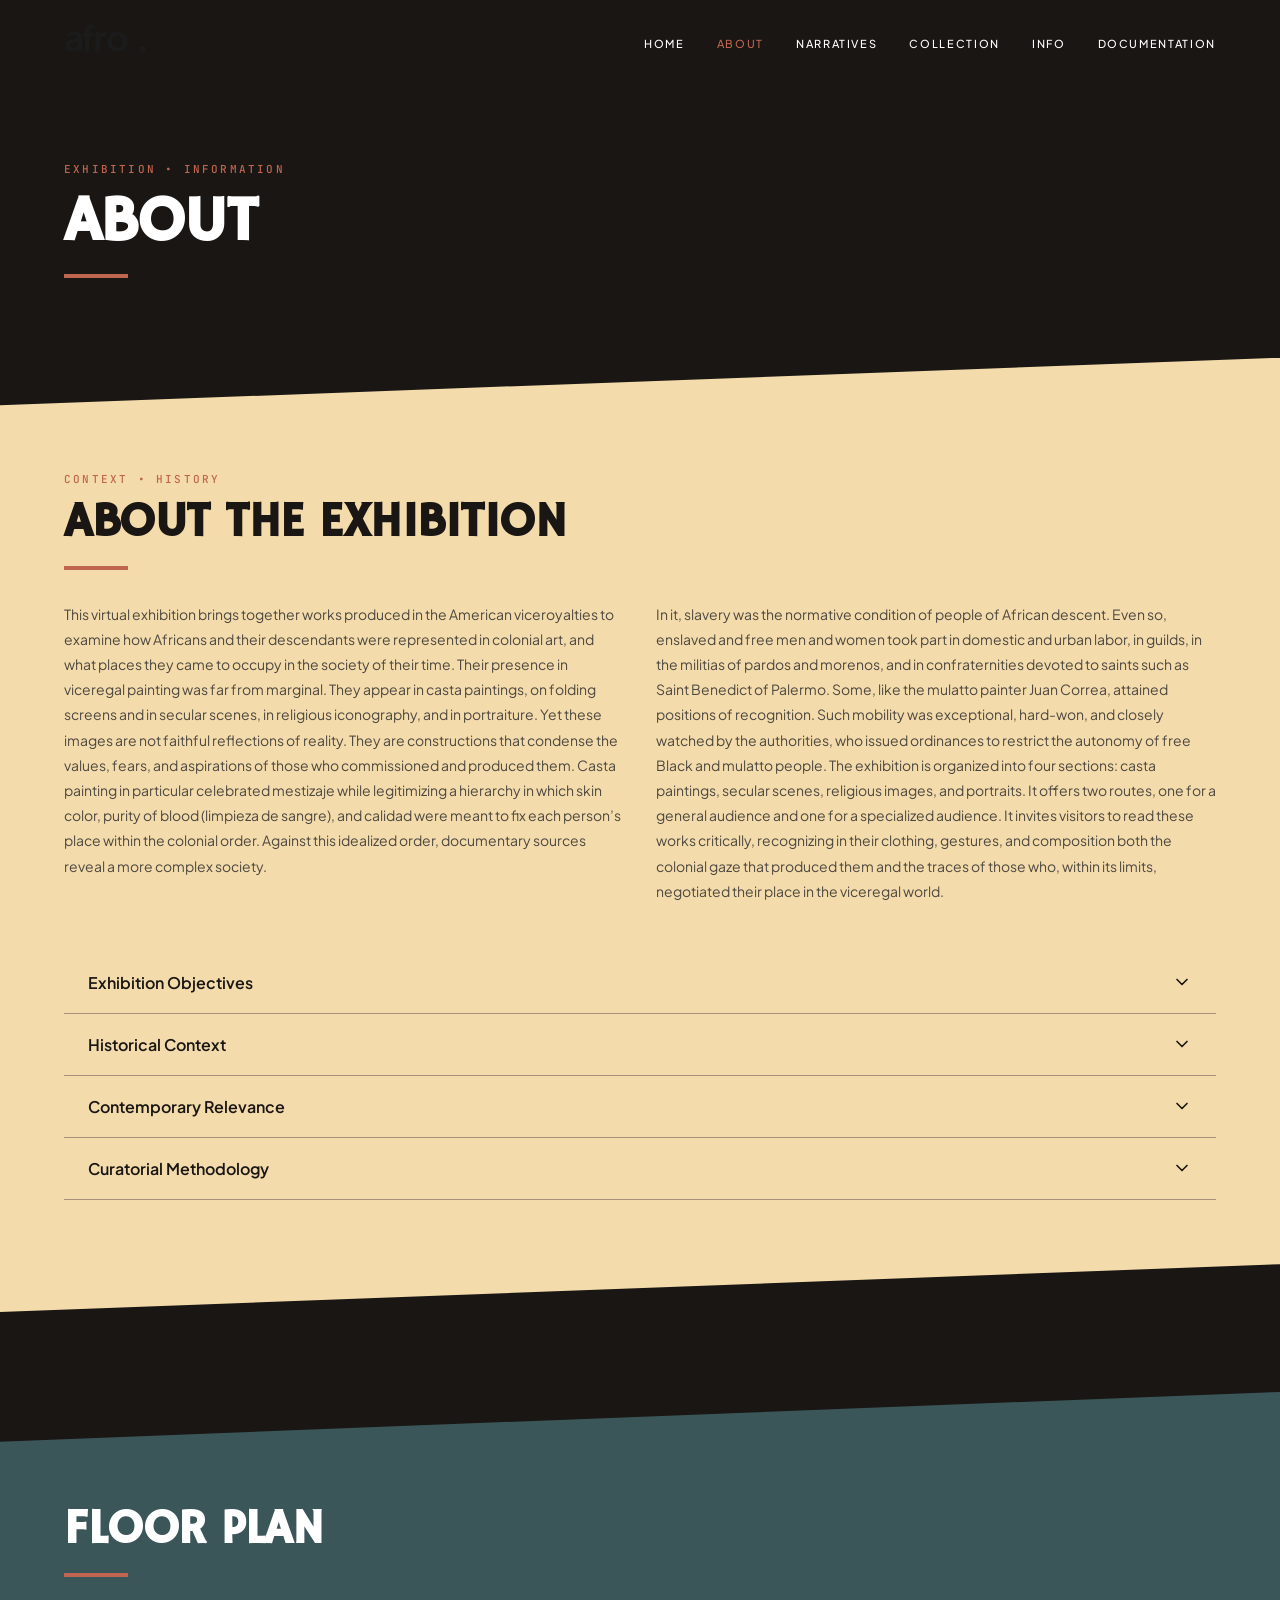
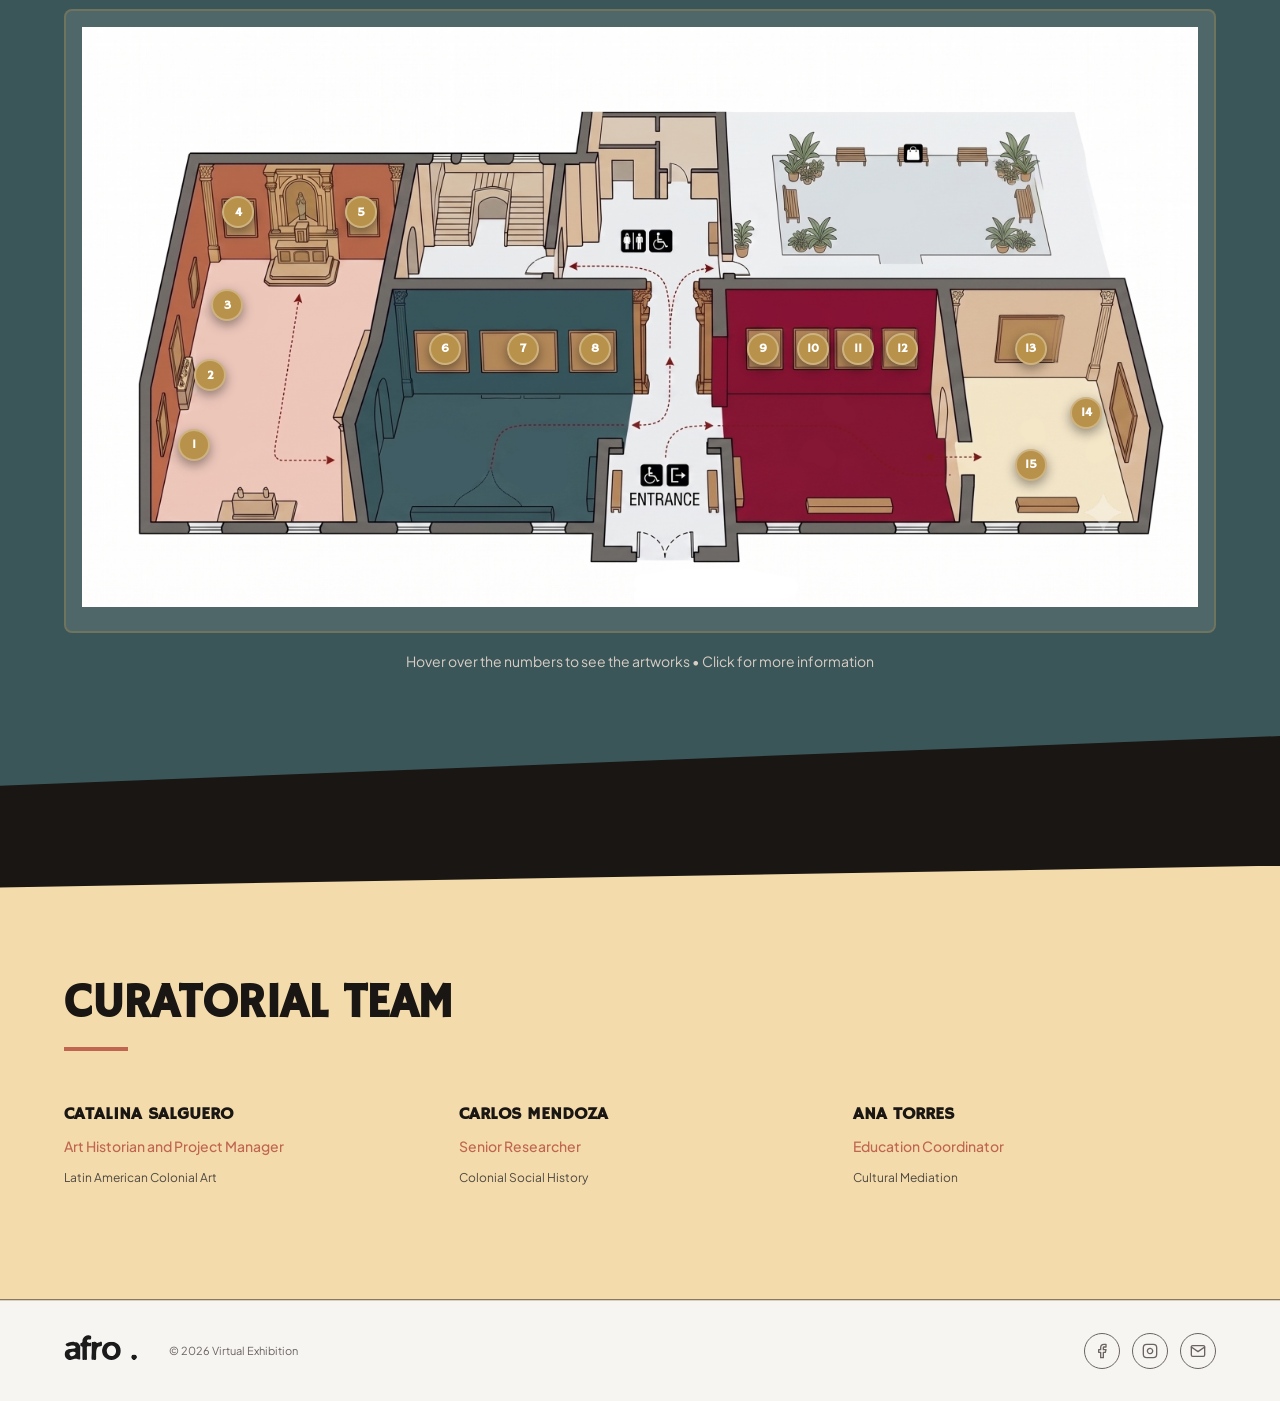
==== commit e9fe3837: "Add favicon SVG file for improved site branding" ====
--- a/pages/about.html
+++ b/pages/about.html
@@ -1,10 +1,11 @@
 <!DOCTYPE html>
-<html lang="es">
+<html lang="en">
 <head>
   <meta charset="UTF-8" />
   <meta name="viewport" content="width=device-width, initial-scale=1.0" />
   <title>About — Presencias</title>
   <meta name="description" content="Sobre la exposición: objetivos, contexto histórico, planimetría y equipo curatorial." />
+  <link rel="icon" type="image/svg+xml" href="../assets/images/favicon.svg" />
   <link rel="stylesheet" href="../css/main.css" />
 </head>
 <body>
@@ -53,13 +54,10 @@
 
         <div class="about-intro-grid">
           <p>
-            This virtual exhibition complements the physical exhibit and seeks to challenge the
-            oversimplified idea that all Afro-descendant people in the colonial era were enslaved.
+            This virtual exhibition brings together works produced in the American viceroyalties to examine how Africans and their descendants were represented in colonial art, and what places they came to occupy in the society of their time. Their presence in viceregal painting was far from marginal. They appear in casta paintings, on folding screens and in secular scenes, in religious iconography, and in portraiture. Yet these images are not faithful reflections of reality. They are constructions that condense the values, fears, and aspirations of those who commissioned and produced them. Casta painting in particular celebrated mestizaje while legitimizing a hierarchy in which skin color, purity of blood (limpieza de sangre), and calidad were meant to fix each person’s place within the colonial order. Against this idealized order, documentary sources reveal a more complex society. 
           </p>
           <p>
-            Through secular works, religious paintings, and portraits, we will discover how
-            Afro-descendant people held diverse and complex roles in colonial society: merchants,
-            artisans, religious leaders, and trusted figures within the elites.
+            In it, slavery was the normative condition of people of African descent. Even so, enslaved and free men and women took part in domestic and urban labor, in guilds, in the militias of pardos and morenos, and in confraternities devoted to saints such as Saint Benedict of Palermo. Some, like the mulatto painter Juan Correa, attained positions of recognition. Such mobility was exceptional, hard-won, and closely watched by the authorities, who issued ordinances to restrict the autonomy of free Black and mulatto people. The exhibition is organized into four sections: casta paintings, secular scenes, religious images, and portraits. It offers two routes, one for a general audience and one for a specialized audience. It invites visitors to read these works critically, recognizing in their clothing, gestures, and composition both the colonial gaze that produced them and the traces of those who, within its limits, negotiated their place in the viceregal world.
           </p>
         </div>
 
@@ -75,9 +73,19 @@
             </button>
             <div class="accordion__body">
               <div class="accordion__content">
-                This exhibition seeks to reveal the complexity of representations of Afro-descendant
-                people in colonial art, showing roles that go beyond slavery: merchants, artisans,
-                religious leaders, and trusted figures within the colonial elites.
+                To analyze how Africans and their descendants were represented in colonial American art, and which spaces they came to occupy in viceregal society. The exhibition contrasts the images with the documentary sources of their time.
+
+                <p class="accordion__subheading"><b>Specific objectives</b></p>
+
+                <ul>
+                  <li>To show the presence of people of African descent across pictorial genres: casta paintings, secular scenes, religious images, and portraits.</li>
+                  <li>To examine casta painting as an ideological instrument that naturalized a hierarchy based on skin color, purity of blood, and calidad.</li>
+                  <li>To distinguish between the idealized image the works project and the social reality recorded in archives, chronicles, and censuses.</li>
+                  <li>To make visible the spaces occupied by people of African descent: domestic and urban labor, guilds, the militias of pardos and morenos, and confraternities. The exhibition stresses that slavery was the normative condition and that mobility was exceptional and closely watched.</li>
+                  <li>To analyze clothing, jewelry, gesture, and composition as sites where calidad, colonial control, and forms of negotiation and resistance intersect.</li>
+                  <li>To explore the intersection of race and gender, particularly in the representation of women of African descent.</li>
+                  <li>To offer two routes, one for a general audience and one for a specialized audience, each providing a critical reading accessible to its readers.</li>
+                </ul>
               </div>
             </div>
           </div>
@@ -91,10 +99,7 @@
             </button>
             <div class="accordion__body">
               <div class="accordion__content">
-                During the Latin American colonial period (16th–19th centuries), Afro-descendant people
-                were a fundamental part of the social fabric. While many arrived as enslaved people,
-                others were free individuals who practiced specialized trades and held positions of
-                responsibility across different social strata.
+                From the sixteenth century onward, the transatlantic slave trade forcibly brought thousands of Africans to the American viceroyalties through ports such as Veracruz and Cartagena de Indias. They were put to work in mines, haciendas, textile workshops, convents, and urban households. Their unions with Spaniards and Indigenous people gave rise to a diverse population that colonial authorities sought to classify through categories such as mulato, pardo, or zambo. In the eighteenth century, Enlightenment thought and the Bourbon reforms intensified the drive to order and rank society. In this context casta painting emerged, while people of African descent, both enslaved and free, continued to negotiate their place within an order that sought to fix them at its margins.
               </div>
             </div>
           </div>
@@ -108,10 +113,7 @@
             </button>
             <div class="accordion__body">
               <div class="accordion__content">
-                These paintings are more than historical records: they are essential clues for better
-                understanding the sociocultural dynamics that still shape our contemporary society,
-                helping us question stereotypes and recognize the historical diversity of
-                Afro-descendant communities.
+                The hierarchies these images helped construct did not disappear with the end of the colonial period. The association between skin color, origin, and social worth persists in forms of discrimination that still affect Afro-descendant populations across Latin America. For a long time, national narratives minimized or erased their presence in history, and only in recent decades have countries such as Colombia and Mexico granted constitutional recognition to their Afro-descendant peoples. Returning to these works allows us to recognize the so-called “third root” as a constitutive part of American societies. It also helps us understand how images take part in shaping identities and inequalities, and to question the ways of seeing that still shape how we represent others.
               </div>
             </div>
           </div>
@@ -125,10 +127,7 @@
             </button>
             <div class="accordion__body">
               <div class="accordion__content">
-                The works were selected based on criteria of historical representativeness, diversity
-                of contexts, and clarity in depicting Afro-descendant people in diverse roles. Each
-                piece was analyzed considering elements such as clothing, spatial position, gestures,
-                and social context — applying Panofsky's iconographic method to the ARCA archive corpus.
+                The exhibition draws on the iconographic and iconological method. Each work is first analyzed in its formal elements (composition, scale, placement of figures, gesture, clothing, and accessories) and then in its historical and ideological context. This analysis is set against period sources, including the chronicles of Thomas Gage, Gemelli Carreri, and Francisco de Ajofrín, the Recopilación de Leyes de Indias, archival documents, and censuses, as well as recent scholarship on people of African descent. This cross-reading makes it possible to distinguish between what the images project and what the sources record, without treating the works as neutral testimony. The texts are organized into two levels of reading: an accessible one for a general audience and a more analytically detailed one for a specialized audience.
               </div>
             </div>
           </div>
@@ -173,27 +172,18 @@
         <div class="team-grid">
 
           <div class="team-card">
-            <div class="team-card__avatar team-card__avatar--1">
-              <div class="team-card__initial">F</div>
-            </div>
-            <p class="team-card__name">Dr. María Fernández</p>
-            <p class="team-card__role">Chief Curator</p>
+            <p class="team-card__name">Catalina Salguero</p>
+            <p class="team-card__role">Art Historian and Project Manager</p>
             <p class="team-card__specialty">Latin American Colonial Art</p>
           </div>
 
           <div class="team-card">
-            <div class="team-card__avatar team-card__avatar--2">
-              <div class="team-card__initial">M</div>
-            </div>
-            <p class="team-card__name">Dr. Carlos Mendoza</p>
+            <p class="team-card__name">Carlos Mendoza</p>
             <p class="team-card__role">Senior Researcher</p>
             <p class="team-card__specialty">Colonial Social History</p>
           </div>
 
           <div class="team-card">
-            <div class="team-card__avatar team-card__avatar--3">
-              <div class="team-card__initial">T</div>
-            </div>
             <p class="team-card__name">Ana Torres</p>
             <p class="team-card__role">Education Coordinator</p>
             <p class="team-card__specialty">Cultural Mediation</p>
--- a/css/main.css
+++ b/css/main.css
@@ -1,17 +1,18 @@
 /* =============================================================================
-   PRESENCIAS — Exposición Virtual de Arte Colonial
+   Afrodescendientes — Exposición Virtual de Arte Colonial
    main.css — Hoja de estilos principal
-   Basado en el design system Vovex (Oswald + Raleway, paleta dark-gold)
+   Basado en el design system Vovex (Hammersmith One + Plus Jakarta Sans, paleta dark-gold)
    ============================================================================= */
 
 /* ─── Google Fonts ─────────────────────────────────────────────────────────── */
-@import url('https://fonts.googleapis.com/css2?family=Oswald:wght@400;500;600;700&family=Raleway:ital,wght@0,300;0,400;0,500;0,600;0,700;0,800;1,400;1,500&display=swap');
+@import url('https://fonts.googleapis.com/css2?family=Hammersmith+One&family=Plus+Jakarta+Sans:ital,wght@0,300;0,400;0,500;0,600;0,700;0,800;1,400;1,500&family=JetBrains+Mono:ital,wght@0,400;0,500&display=swap');
 
 /* ─── Design Tokens (variables CSS del design system) ───────────────────────── */
 :root {
   /* Tipografías */
-  --font-primary:   'Oswald',  sans-serif;   /* Títulos, labels, stats */
-  --font-secondary: 'Raleway', sans-serif;   /* Cuerpo, botones, nav */
+  --font-primary:   'Hammersmith One',  sans-serif;   /* Títulos, labels, stats */
+  --font-secondary: 'Plus Jakarta Sans', sans-serif;   /* Cuerpo, botones, nav */
+  --font-eyebrow:   'JetBrains Mono', monospace; /* Eyebrow labels */
   --font-mono:      'Courier New', monospace; /* Notas de código */
 
   /* Fondos oscuros */
@@ -173,7 +174,7 @@
 
 /* Eyebrow label (etiqueta sobre títulos: "COLECCIÓN • ARTE") */
 .eyebrow {
-  font-family: var(--font-secondary);
+  font-family: var(--font-eyebrow);
   font-weight: 500;
   font-size: 0.6875rem;        /* 11px */
   text-transform: uppercase;
@@ -307,7 +308,7 @@
   background-color: var(--bg-900);
 }
 
-/* Estado abierto del hamburguesa */
+/* Estado abierto de la hamburguesa */
 .navbar__toggle.open span:nth-child(1) { transform: translateY(7px) rotate(45deg); }
 .navbar__toggle.open span:nth-child(2) { opacity: 0; }
 .navbar__toggle.open span:nth-child(3) { transform: translateY(-7px) rotate(-45deg); }
@@ -444,7 +445,7 @@
   font-size: 0.6875rem;
   text-transform: uppercase;
   letter-spacing: 0.15em;
-  border-radius: var(--radius-sm);
+  border-radius: var(--radius-full);
   transition: all var(--transition-base);
   cursor: pointer;
   text-decoration: none;
@@ -666,7 +667,7 @@
 }
 
 .accordion__body.open {
-  max-height: 500px;
+  max-height: 1200px;
 }
 
 .accordion__content {
@@ -769,52 +770,6 @@
   margin-top: 0.5rem;
 }
 
-/* ─── INFO CARDS (para página Info) ──────────────────────────────────────────── */
-.info-card {
-  background-color: var(--bg-900);
-  border: 1px solid rgba(184, 146, 74, 0.2);
-  border-radius: var(--radius-lg);
-  padding: 1.5rem;
-  transition: border-color var(--transition-base);
-  display: flex;
-  gap: 1rem;
-}
-
-.info-card:hover {
-  border-color: rgba(184, 146, 74, 0.5);
-}
-
-.info-card__icon {
-  color: var(--gold-500);
-  flex-shrink: 0;
-}
-
-.info-card__icon svg {
-  width: 24px;
-  height: 24px;
-  stroke: currentColor;
-  fill: none;
-  stroke-width: 2;
-  stroke-linecap: round;
-  stroke-linejoin: round;
-}
-
-.info-card__title {
-  font-family: var(--font-primary);
-  font-size: 1rem;
-  font-weight: 700;
-  text-transform: uppercase;
-  letter-spacing: 0.05em;
-  margin-bottom: 0.5rem;
-}
-
-.info-card__content {
-  font-family: var(--font-secondary);
-  font-size: 0.875rem;
-  color: var(--text-secondary);
-  line-height: 1.6;
-}
-
 /* ─── TEAM MEMBER CARDS ──────────────────────────────────────────────────────── */
 .team-card {
   cursor: pointer;
@@ -828,6 +783,17 @@
   justify-content: center;
   margin-bottom: 1rem;
   transition: filter var(--transition-base);
+}
+
+.team-card__avatar--photo {
+  overflow: hidden;
+}
+
+.team-card__avatar--photo img {
+  width: 100%;
+  height: 100%;
+  object-fit: cover;
+  object-position: top center;
 }
 
 .team-card:hover .team-card__avatar {
@@ -1019,6 +985,7 @@
   display: grid;
   grid-template-columns: 1fr 1fr;
   gap: 4rem;
+  margin-top: 2.5rem;
 }
 
 .museum-text p {
@@ -1026,13 +993,6 @@
   color: var(--text-secondary);
   line-height: 1.8;
   margin-bottom: 1rem;
-}
-
-/* Columna lateral con las info-cards (Ubicación, Horarios) */
-.museum-aside {
-  display: flex;
-  flex-direction: column;
-  gap: 1.25rem;
 }
 
 @media (max-width: 900px) { .museum-grid { grid-template-columns: 1fr; gap: 2.5rem; } }
@@ -1049,52 +1009,94 @@
 .gallery-section h2       { color: var(--bg-900); }
 .gallery-section .eyebrow { color: var(--gold-600); }
 
+/* Mosaico tipo "bento": una imagen alta a la izquierda, dos cuadradas arriba,
+   una franja ancha al centro, y una cuadrada + una franja ancha abajo. */
 .gallery-grid {
   display: grid;
   grid-template-columns: repeat(3, 1fr);
-  gap: 1.5rem;
+  grid-template-rows: repeat(3, 220px);
+  grid-template-areas:
+    "a b c"
+    "a d d"
+    "e f f";
+  gap: 1.25rem;
   margin-top: 2rem;
 }
 
-@media (max-width: 900px) { .gallery-grid { grid-template-columns: repeat(2, 1fr); } }
-@media (max-width: 560px) { .gallery-grid { grid-template-columns: 1fr; } }
+.gallery-item:nth-child(1) { grid-area: a; }
+.gallery-item:nth-child(2) { grid-area: b; }
+.gallery-item:nth-child(3) { grid-area: c; }
+.gallery-item:nth-child(4) { grid-area: d; }
+.gallery-item:nth-child(5) { grid-area: e; }
+.gallery-item:nth-child(6) { grid-area: f; }
+
+@media (max-width: 900px) {
+  .gallery-grid {
+    grid-template-columns: repeat(2, 1fr);
+    grid-template-rows: repeat(3, 200px);
+    grid-template-areas:
+      "a a"
+      "b c"
+      "d d"
+      "e f";
+  }
+}
+
+@media (max-width: 560px) {
+  .gallery-grid {
+    grid-template-columns: 1fr;
+    grid-template-rows: none;
+    grid-template-areas: none;
+  }
+  .gallery-item:nth-child(1),
+  .gallery-item:nth-child(2),
+  .gallery-item:nth-child(3),
+  .gallery-item:nth-child(4),
+  .gallery-item:nth-child(5),
+  .gallery-item:nth-child(6) {
+    grid-area: auto;
+  }
+}
 
 /* Cada celda de la galería del museo */
 .gallery-item {
-  height: 260px;
-  border-radius: var(--radius-lg);
-  display: flex;
-  align-items: center;
+  position: relative;
+  height: 100%;
+  display: flex;
+  align-items: flex-end;
   justify-content: center;
   overflow: hidden;
   cursor: pointer;
-  transition: filter var(--transition-base);
-}
-
-.gallery-item:hover { filter: brightness(1.15); }
+  background-color: var(--gallery-1);
+  background-size: cover;
+  background-position: center;
+  transition: filter var(--transition-base), transform var(--transition-base);
+}
+
+@media (max-width: 560px) {
+  .gallery-item { height: 240px; }
+}
+
+.gallery-item::after {
+  content: "";
+  position: absolute;
+  inset: 0;
+  background: linear-gradient(to top, rgba(0, 0, 0, 0.72) 0%, rgba(0, 0, 0, 0.05) 55%, transparent 100%);
+}
+
+.gallery-item:hover { filter: brightness(1.1); transform: scale(1.02); }
 
 .gallery-item p {
+  position: relative;
+  z-index: 1;
   font-family: var(--font-primary);
   font-size: 1.125rem;
   font-weight: 700;
   text-transform: uppercase;
   letter-spacing: 0.05em;
-  color: var(--text-primary);
-}
-
-/* Variantes de color de fondo (placeholders de la galería) */
-.gallery-item--1 { background-color: var(--gallery-1); }
-.gallery-item--2 { background-color: var(--gallery-2); }
-.gallery-item--3 { background-color: var(--gallery-3); }
-.gallery-item--4 { background-color: var(--gallery-4); }
-.gallery-item--5 { background-color: var(--gallery-5); }
-
-.gallery-note {
-  font-family: var(--font-secondary);
-  font-size: 0.75rem;
-  color: var(--bg-500);
-  text-align: center;
-  margin-top: 1.5rem;
+  color: #fff;
+  padding-bottom: 1.25rem;
+  text-shadow: 0 2px 8px rgba(0, 0, 0, 0.6);
 }
 
 /* Sección Visítanos (azul) */
@@ -1850,6 +1852,10 @@
   margin-bottom: var(--space-lg);
 }
 
+.doc-text--mb-sm {
+  margin-bottom: 0.5rem;
+}
+
 /* Encabezados secundarios dentro de las secciones */
 .doc-heading {
   font-family: var(--font-primary);
@@ -1920,6 +1926,122 @@
   line-height: 1.75;
 }
 
+/* ─── ARQUETIPOS DE USUARIO (doc. "Methodology") ────────────────────────────────── */
+
+.persona-grid {
+  display: grid;
+  grid-template-columns: 1fr 1fr;
+  gap: 1.5rem;
+  margin: 2rem 0 2.5rem;
+}
+
+@media (max-width: 768px) {
+  .persona-grid { grid-template-columns: 1fr; }
+}
+
+.persona-card {
+  background-color: var(--bg-800);
+  border: 1px solid var(--bg-700);
+  border-radius: var(--radius-lg);
+  padding: 1.5rem;
+}
+
+.persona-card__header {
+  display: flex;
+  align-items: center;
+  gap: 0.875rem;
+  margin-bottom: 1rem;
+}
+
+.persona-card__avatar {
+  flex-shrink: 0;
+  width: 42px;
+  height: 42px;
+  border-radius: var(--radius-full);
+  background-color: var(--gold-500);
+  color: var(--bg-900);
+  font-family: var(--font-primary);
+  font-weight: 700;
+  font-size: 1rem;
+  display: flex;
+  align-items: center;
+  justify-content: center;
+}
+
+.persona-card__avatar--photo {
+  overflow: hidden;
+}
+
+.persona-card__avatar--photo img {
+  width: 100%;
+  height: 100%;
+  object-fit: cover;
+}
+
+.persona-card__name {
+  font-family: var(--font-secondary);
+  font-size: 0.9375rem;
+  font-weight: 600;
+  color: var(--text-primary);
+}
+
+.persona-card__role {
+  font-family: var(--font-primary);
+  font-size: 0.625rem;
+  font-weight: 700;
+  text-transform: uppercase;
+  letter-spacing: 0.08em;
+  color: var(--gold-500);
+  margin-top: 0.15rem;
+}
+
+.persona-card__bio {
+  font-family: var(--font-secondary);
+  font-size: 0.8125rem;
+  line-height: 1.7;
+  color: var(--text-secondary);
+  margin-bottom: 1.25rem;
+}
+
+.persona-card__meta {
+  display: grid;
+  grid-template-columns: 1fr 1fr;
+  gap: 1rem;
+  padding-top: 1rem;
+  border-top: 1px solid var(--bg-700);
+  margin-bottom: 1rem;
+}
+
+@media (max-width: 560px) {
+  .persona-card__meta { grid-template-columns: 1fr; }
+}
+
+.persona-card__label {
+  font-family: var(--font-primary);
+  font-size: 0.625rem;
+  font-weight: 700;
+  text-transform: uppercase;
+  letter-spacing: 0.08em;
+  color: var(--bg-500);
+  margin-bottom: 0.35rem;
+}
+
+.persona-card__text {
+  font-family: var(--font-secondary);
+  font-size: 0.75rem;
+  line-height: 1.6;
+  color: var(--text-secondary);
+}
+
+.persona-card__quote {
+  font-family: var(--font-secondary);
+  font-size: 0.8125rem;
+  font-style: italic;
+  color: var(--text-tertiary);
+  padding-top: 1rem;
+  border-top: 1px solid var(--bg-700);
+}
+
 /* Recuadro de nota destacada (stack técnico, licencias) */
 .doc-callout {
   padding: 1.5rem;
@@ -1970,24 +2092,181 @@
 
 @media (max-width: 768px) { .resources-grid { grid-template-columns: 1fr; } }
 
+/* Enlaces de referencia (doc. "Design References") */
+.link-list {
+  margin: 1.5rem 0 2rem;
+  padding: 0;
+  list-style: none;
+  display: grid;
+  grid-template-columns: 1fr 1fr;
+  gap: 1rem;
+}
+
+@media (max-width: 768px) {
+  .link-list { grid-template-columns: 1fr; }
+}
+
+.link-list__item {
+  padding: 1rem 1.25rem;
+  background-color: var(--bg-800);
+  border-radius: var(--radius-md);
+  transition: background-color var(--transition-fast);
+}
+
+.link-list__item:active,
+.link-list__item:focus-within {
+  background-color: var(--gold-500);
+}
+
+.link-list__item:active .link-list__link,
+.link-list__item:focus-within .link-list__link {
+  color: var(--bg-900);
+}
+
+.link-list__item:active .link-list__source,
+.link-list__item:focus-within .link-list__source {
+  color: var(--bg-900);
+}
+
+.link-list__item:active .link-list__desc,
+.link-list__item:focus-within .link-list__desc {
+  color: var(--bg-800);
+}
+
+.link-list__link {
+  display: block;
+  font-family: var(--font-secondary);
+  font-size: 0.875rem;
+  font-weight: 600;
+  color: var(--text-primary);
+  text-decoration: none;
+  transition: color var(--transition-fast);
+}
+
+.link-list__link:hover {
+  color: var(--gold-400);
+}
+
+.link-list__source {
+  display: block;
+  font-family: var(--font-primary);
+  font-size: 0.625rem;
+  font-weight: 700;
+  text-transform: uppercase;
+  letter-spacing: 0.08em;
+  color: var(--gold-500);
+  margin: 0.3rem 0 0.4rem;
+}
+
+.link-list__desc {
+  font-family: var(--font-secondary);
+  font-size: 0.8125rem;
+  line-height: 1.6;
+  color: var(--text-secondary);
+}
+
+/* ─── PALETA Y TIPOGRAFÍA (doc. "Design Decisions") ─────────────────────────────── */
+
+.swatch-grid {
+  display: grid;
+  grid-template-columns: repeat(5, 1fr);
+  gap: 1rem;
+  margin: 1rem 0 2rem;
+}
+
+@media (max-width: 900px) { .swatch-grid { grid-template-columns: repeat(3, 1fr); } }
+@media (max-width: 560px) { .swatch-grid { grid-template-columns: repeat(2, 1fr); } }
+
+.swatch {
+  background-color: var(--bg-800);
+  border: 1px solid var(--bg-700);
+  border-radius: var(--radius-md);
+  overflow: hidden;
+}
+
+.swatch__block {
+  height: 70px;
+}
+
+.swatch__name {
+  margin: 0.65rem 0.85rem 0;
+  font-family: var(--font-primary);
+  font-size: 0.75rem;
+  font-weight: 700;
+  text-transform: uppercase;
+  letter-spacing: 0.03em;
+  color: var(--text-primary);
+}
+
+.swatch__role {
+  margin: 0.15rem 0.85rem 0;
+  font-family: var(--font-secondary);
+  font-size: 0.6875rem;
+  color: var(--text-tertiary);
+}
+
+.swatch__hex {
+  margin: 0.35rem 0.85rem 0.85rem;
+  font-family: var(--font-eyebrow);
+  font-size: 0.625rem;
+  letter-spacing: 0.03em;
+  color: var(--gold-400);
+}
+
+.type-specimen {
+  display: grid;
+  grid-template-columns: repeat(3, 1fr);
+  gap: 1rem;
+  margin: 1rem 0 2rem;
+}
+
+@media (max-width: 768px) { .type-specimen { grid-template-columns: 1fr; } }
+
+.type-specimen__item {
+  background-color: var(--bg-800);
+  border: 1px solid var(--bg-700);
+  border-radius: var(--radius-lg);
+  padding: 1.5rem;
+  text-align: center;
+}
+
+.type-specimen__sample {
+  font-size: 3rem;
+  line-height: 1;
+  color: var(--text-primary);
+  margin-bottom: 0.75rem;
+}
+
+.type-specimen__name {
+  font-family: var(--font-primary);
+  font-size: 0.875rem;
+  font-weight: 700;
+  text-transform: uppercase;
+  letter-spacing: 0.04em;
+  color: var(--gold-400);
+  margin-bottom: 0.35rem;
+}
+
+.type-specimen__role {
+  font-family: var(--font-secondary);
+  font-size: 0.75rem;
+  color: var(--text-secondary);
+  margin-bottom: 0.3rem;
+}
+
+.type-specimen__weights {
+  font-family: var(--font-eyebrow);
+  font-size: 0.625rem;
+  letter-spacing: 0.04em;
+  color: var(--text-tertiary);
+}
+
 /* Referencias bibliográficas */
 .references-list {
   margin-top: 1.5rem;
   display: flex;
   flex-direction: column;
-  gap: 1.25rem;
-}
-
-.reference-item {
-  padding: 1.25rem;
-  background-color: var(--bg-800);
-  border-radius: var(--radius-md);
-  border-left: 2px solid var(--bg-600);
-  transition: border-color var(--transition-fast);
-}
-
-.reference-item:hover {
-  border-left-color: var(--gold-500);
+  gap: 1rem;
 }
 
 .reference-item p {
@@ -1995,6 +2274,8 @@
   font-size: 0.875rem;
   color: var(--text-secondary);
   line-height: 1.7;
+  padding-left: 1.75rem;
+  text-indent: -1.75rem;
 }
 
 .reference-item .ref-author {
@@ -2049,65 +2330,86 @@
 }
 
 /* Timeline de la investigación */
-.timeline {
+/* ─── GANTT — fases del proyecto (doc. "Project Context") ──────────────────────── */
+
+.gantt {
   margin-top: 2rem;
+  padding: 1.75rem;
+  background-color: var(--bg-800);
+  border: 1px solid var(--bg-700);
+  border-radius: var(--radius-lg);
+}
+
+.gantt__row {
+  display: grid;
+  grid-template-columns: minmax(0, 15rem) 1fr;
+  align-items: center;
+  gap: 1.5rem;
+  padding: 0.85rem 0;
+  border-top: 1px solid var(--bg-700);
+}
+
+.gantt__row:first-of-type { border-top: none; }
+
+.gantt__meta {
+  display: flex;
+  align-items: flex-start;
+  gap: 0.75rem;
+}
+
+.gantt__num {
+  font-family: var(--font-primary);
+  font-size: 1.125rem;
+  font-weight: 700;
+  color: var(--gold-500);
+  line-height: 1.4;
+  flex-shrink: 0;
+}
+
+.gantt__title {
+  font-family: var(--font-primary);
+  font-size: 0.8125rem;
+  font-weight: 600;
+  text-transform: uppercase;
+  letter-spacing: 0.02em;
+  color: var(--text-primary);
+  margin-bottom: 0.2rem;
+}
+
+.gantt__text {
+  font-family: var(--font-secondary);
+  font-size: 0.75rem;
+  line-height: 1.6;
+  color: var(--text-secondary);
+}
+
+.gantt__track {
   position: relative;
-  padding-left: 2rem;
-}
-
-/* Línea vertical */
-.timeline::before {
-  content: '';
-  position: absolute;
-  left: 0;
-  top: 0.5rem;
-  bottom: 0;
-  width: 2px;
-  background: linear-gradient(to bottom, var(--gold-500), transparent);
-}
-
-.timeline-item {
-  position: relative;
-  margin-bottom: 2rem;
-}
-
-/* Punto en la línea */
-.timeline-item::before {
-  content: '';
-  position: absolute;
-  left: -2rem;
-  top: 0.4rem;
-  width: 10px;
-  height: 10px;
-  border-radius: 50%;
-  background-color: var(--gold-500);
-  transform: translateX(-4px);
-}
-
-.timeline-item__date {
-  font-family: var(--font-primary);
-  font-size: 0.75rem;
-  font-weight: 700;
-  text-transform: uppercase;
-  letter-spacing: 0.1em;
-  color: var(--gold-400);
-  margin-bottom: 0.25rem;
-}
-
-.timeline-item__title {
-  font-family: var(--font-primary);
-  font-size: 1rem;
-  font-weight: 700;
-  text-transform: uppercase;
-  color: var(--text-primary);
-  margin-bottom: 0.5rem;
-}
-
-.timeline-item__text {
-  font-family: var(--font-secondary);
-  font-size: 0.875rem;
-  color: var(--text-secondary);
-  line-height: 1.7;
+  height: 1.5rem;
+  display: grid;
+  grid-template-columns: repeat(12, 1fr);
+  background-image: repeating-linear-gradient(
+    to right,
+    var(--bg-700) 0, var(--bg-700) 1px,
+    transparent 1px, transparent calc(100% / 12)
+  );
+}
+
+.gantt__bar {
+  grid-column: var(--gantt-col) / span var(--gantt-span);
+  grid-row: 1;
+  height: 100%;
+  border-radius: var(--radius-full);
+  background: linear-gradient(to right, var(--gold-600), var(--gold-500));
+}
+
+@media (max-width: 640px) {
+  .gantt { padding: 1.25rem; }
+  .gantt__row {
+    grid-template-columns: 1fr;
+    gap: 0.6rem;
+  }
+  .gantt__track { height: 0.5rem; }
 }
 
 /* Cita destacada */
@@ -2197,11 +2499,11 @@
 .narrative-card--dark:hover::after { background: rgba(223, 169, 128, 0.28); }
 
 /*
-  Slide-up mechanic:
-  En reposo: el bloque está desplazado ~160px hacia abajo con translateY(160px),
-  de modo que desc + btn quedan fuera del borde inferior (overflow:hidden los oculta)
-  y sólo label + título son visibles, pegados al fondo de la card.
-  En hover: translateY(0) revela todo el bloque.
+  Reveal mechanic:
+  Label + título están siempre en flujo normal, pegados al fondo con un
+  padding fijo — su posición no depende de si el título ocupa 1 o 2 líneas.
+  Sólo .narrative-card__reveal (desc + btn) se anima: en reposo mide 0 de
+  alto (oculto vía overflow:hidden) y en hover se expande.
 */
 .narrative-card__content {
   position: absolute;
@@ -2210,8 +2512,6 @@
   bottom: 0;
   z-index: 2;
   padding: 2rem 2.75rem 2.75rem;
-  transform: translateY(160px);
-  transition: transform 440ms cubic-bezier(0.25, 0.46, 0.45, 0.94);
   /* Gradiente para que el título sea legible sobre la imagen */
   background: linear-gradient(
     to top,
@@ -2221,10 +2521,6 @@
   );
 }
 
-.narrative-card:hover .narrative-card__content {
-  transform: translateY(0);
-}
-
 .narrative-card__label {
   font-family: var(--font-secondary);
   font-size: 0.625rem;
@@ -2244,6 +2540,17 @@
   color: var(--text-primary);
   line-height: 1.0;
   margin-bottom: 0;
+}
+
+/* Contenedor animado de desc + btn — oculto en reposo, expandido en hover */
+.narrative-card__reveal {
+  max-height: 0;
+  overflow: hidden;
+  transition: max-height 440ms cubic-bezier(0.25, 0.46, 0.45, 0.94);
+}
+
+.narrative-card:hover .narrative-card__reveal {
+  max-height: 220px;
 }
 
 .narrative-card__desc {
@@ -2255,11 +2562,12 @@
   margin-top: 1rem;
   margin-bottom: 1.5rem;
   opacity: 0;
-  transition: opacity 280ms 180ms ease-out;
+  transition: opacity 280ms ease-out;
 }
 
 .narrative-card:hover .narrative-card__desc {
   opacity: 1;
+  transition-delay: 180ms;
 }
 
 /* Botón sólido dorado — siempre legible */
@@ -2274,16 +2582,17 @@
   text-transform: uppercase;
   letter-spacing: 0.15em;
   border: none;
-  border-radius: 2px;
+  border-radius: var(--radius-full);
   background: var(--gold-500);
   color: var(--bg-900);
   opacity: 0;
-  transition: opacity 260ms 200ms ease-out,
+  transition: opacity 260ms ease-out,
               background 150ms, transform 150ms;
 }
 
 .narrative-card:hover .narrative-card__btn {
   opacity: 1;
+  transition-delay: 200ms;
 }
 
 .narrative-card__btn:hover {
@@ -2349,45 +2658,91 @@
   }
 }
 
-/* Tema "Did You Know?" — acordeón de datos */
+/* Tema "Which theme speaks to you?" — título + tab navigation, fundida con el fondo morado */
 .publico-section {
   background-color: var(--bg-300);
-  padding: 5rem 0;
+  padding: 6rem 0;
   margin-bottom: 5rem;
   clip-path: polygon(0 5%, 100% 0, 100% 95%, 0 100%);
 }
 
-.did-you-know {
+.dyk-layout {
   display: grid;
-  grid-template-columns: 1fr 1fr;
-  gap: 3rem;
-  align-items: start;
+  grid-template-columns: 0.8fr 1.2fr;
+  gap: 4rem;
+  align-items: center;
 }
 
 @media (max-width: 768px) {
-  .did-you-know { grid-template-columns: 1fr; }
-}
-
-.dyk-fact {
-  padding: 1.5rem;
-  border-left: 3px solid var(--gold-500);
-  margin-bottom: 1.5rem;
-}
-
-.dyk-fact__number {
-  font-family: var(--font-primary);
-  font-size: 2.5rem;
+  .dyk-layout { grid-template-columns: 1fr; gap: 2.5rem; }
+}
+
+.dyk-heading-block .eyebrow {
+  display: block;
+  margin-bottom: 1rem;
+}
+
+.dyk-heading-block h2 {
+  font-family: var(--font-primary);
+  font-size: clamp(2rem, 3.5vw, 2.75rem);
   font-weight: 700;
-  color: var(--gold-500);
-  line-height: 1;
-  margin-bottom: 0.5rem;
-}
-
-.dyk-fact__text {
+  line-height: 1.15;
+  color: var(--text-primary);
+}
+
+/* Tab navigation por categoría, sin tarjeta: se funde con el fondo de la sección */
+.dyk-tabs-wrap {
+  width: 100%;
+}
+
+.dyk-tabs {
+  display: flex;
+  flex-wrap: wrap;
+  gap: 2rem;
+  border-bottom: 1px solid rgba(var(--warm-100-rgb), 0.15);
+  margin-bottom: 1.75rem;
+}
+
+.dyk-tab {
+  font-family: var(--font-primary);
+  font-size: 0.8125rem;
+  font-weight: 600;
+  text-transform: uppercase;
+  letter-spacing: 0.08em;
+  color: var(--warm-500);
+  background: none;
+  border: none;
+  cursor: pointer;
+  padding: 0 0 0.85rem;
+  position: relative;
+  transition: color var(--transition-fast);
+}
+
+.dyk-tab::after {
+  content: '';
+  position: absolute;
+  bottom: -1px;
+  left: 0;
+  right: 0;
+  height: 2px;
+  background-color: var(--gold-500);
+  transform: scaleX(0);
+  transform-origin: left;
+  transition: transform var(--transition-base);
+}
+
+.dyk-tab:hover { color: var(--warm-400); }
+
+.dyk-tab.active { color: var(--gold-400); }
+.dyk-tab.active::after { transform: scaleX(1); }
+
+.dyk-tab-panel {
   font-family: var(--font-secondary);
   font-size: 0.9375rem;
+  line-height: 1.8;
   color: var(--text-secondary);
-  line-height: 1.7;
+  min-height: 8.5rem;
+  transition: opacity 200ms ease-out;
 }
 
 /* Sección de obras destacadas (carrusel) */
@@ -2604,6 +2959,7 @@
   margin: 0 auto;
   padding: 0 4rem;
   width: 100%;
+  text-align: center;
 }
 
 .pg-hero__eyebrow {
@@ -2639,6 +2995,8 @@
   line-height: 1.8;
   color: rgba(var(--warm-100-rgb), 0.65);
   max-width: 55ch;
+  margin-left: auto;
+  margin-right: auto;
   margin-bottom: 2.5rem;
   opacity: 0;
   animation: fadeUp 900ms 500ms ease-out forwards;
@@ -2656,18 +3014,13 @@
   color: var(--bg-900);
   background: var(--gold-500);
   padding: 0.85rem 2rem;
-  border-radius: 1px;
+  border-radius: var(--radius-full);
   text-decoration: none;
   opacity: 0;
   animation: fadeUp 800ms 700ms ease-out forwards;
   transition: background 200ms;
 }
 .pg-hero__cta:hover { background: var(--gold-400); color: var(--bg-900); }
-.pg-hero__cta svg {
-  width: 16px; height: 16px;
-  stroke: currentColor; fill: none;
-  stroke-width: 2; stroke-linecap: round;
-}
 
 /* ── Sala — parada de recorrido (scrollytelling) ── */
 .sala {
@@ -3001,6 +3354,225 @@
   .sala__header           { padding: 4rem 2rem 2rem; }
 }
 
+/* ─── PÁGINA HOME (index.html) ────────────────────────────────────────────────── */
+
+/* Hero de pantalla completa */
+.hero {
+  position: relative;
+  height: 100vh;
+  display: flex;
+  align-items: center;
+  justify-content: center;
+  overflow: hidden;
+  /* Clip diagonal inferior */
+  clip-path: polygon(0 0, 100% 0, 100% 95%, 0 100%);
+}
+
+.hero__bg {
+  position: absolute;
+  inset: 0;
+}
+
+.hero__bg img {
+  width: 100%;
+  height: 100%;
+  object-fit: cover;
+  /* Efecto parallax ligero vía JS */
+  will-change: transform;
+}
+
+/* Overlay oscuro semitransparente */
+.hero__overlay {
+  position: absolute;
+  inset: 0;
+  background: rgba(0, 0, 0, 0.60);
+}
+
+/* Contenido centrado del hero */
+.hero__content {
+  position: relative;
+  z-index: 2;
+  text-align: center;
+  padding: 0 1.5rem;
+  max-width: 900px;
+}
+
+.hero__title {
+  font-size: clamp(3rem, 10vw, 7rem);
+  font-family: var(--font-primary);
+  font-weight: 700;
+  text-transform: uppercase;
+  letter-spacing: -0.02em;
+  line-height: 1.0;
+  color: var(--text-primary);
+  margin-bottom: 1rem;
+  /* Animación de entrada */
+  animation: heroSlideUp 1.2s ease-out both;
+}
+
+.hero__subtitle {
+  font-family: var(--font-secondary);
+  font-size: 0.8125rem;
+  font-weight: 500;
+  text-transform: uppercase;
+  letter-spacing: 0.25em;
+  color: var(--warm-400);
+  animation: heroSlideUp 1.2s 200ms ease-out both;
+}
+
+/* Flecha de scroll al fondo del hero */
+.hero__scroll-hint {
+  position: absolute;
+  bottom: 8%;
+  left: 50%;
+  transform: translateX(-50%);
+  z-index: 2;
+  animation: bounce 2s infinite;
+}
+
+.hero__scroll-hint svg {
+  width: 24px;
+  height: 24px;
+  stroke: rgba(var(--warm-100-rgb), 0.5);
+  fill: none;
+  stroke-width: 2;
+  stroke-linecap: round;
+  stroke-linejoin: round;
+}
+
+@keyframes heroSlideUp {
+  from { opacity: 0; transform: translateY(30px); }
+  to   { opacity: 1; transform: translateY(0); }
+}
+
+@keyframes bounce {
+  0%, 100% { transform: translateX(-50%) translateY(0); }
+  50%       { transform: translateX(-50%) translateY(8px); }
+}
+
+/* Sección de obras destacadas (carrusel) — separación del contenedor superior */
+.featured-section .container {
+  margin-bottom: 3rem;
+}
+
+/* Espaciador entre el header de la sección y el carrusel (menor que el general) */
+.featured-section .container.carousel-lead {
+  margin-bottom: 1rem;
+}
+
+/* Sección About / Cream */
+.about-section {
+  position: relative;
+  background-color: var(--cream);
+  padding: 7rem 0;
+  margin: 0 0 5rem;
+  clip-path: polygon(0 5%, 100% 0, 100% 95%, 0 100%);
+}
+
+.about-section .eyebrow { color: var(--gold-500); }
+.about-section h2       { color: var(--bg-900); }
+
+.about-grid {
+  display: grid;
+  grid-template-columns: 1fr 1fr;
+  gap: 2rem;
+  margin-bottom: 3rem;
+}
+
+.about-grid p {
+  font-size: 0.875rem;
+  color: var(--bg-600);
+  line-height: 1.8;
+}
+
+@media (max-width: 768px) {
+  .about-grid { grid-template-columns: 1fr; }
+}
+
+/* Notas al pie dentro del acordeón "About" */
+.accordion__content p + p { margin-top: 1rem; }
+
+.accordion__subheading {
+  margin-top: 1.25rem;
+}
+
+.accordion__content ul {
+  margin: 0.75rem 0 0;
+  padding: 0;
+  list-style: none;
+}
+
+.accordion__content li {
+  position: relative;
+  padding-left: 1.5rem;
+  margin-left: 1rem;
+  margin-bottom: 0.75rem;
+  text-align: left;
+}
+
+.accordion__content li:last-child {
+  margin-bottom: 0;
+}
+
+.accordion__content li::before {
+  content: "";
+  position: absolute;
+  left: 0;
+  top: 0.65em;
+  width: 6px;
+  height: 6px;
+  border-radius: 50%;
+  background: var(--gold-500);
+}
+
+.about-footnotes {
+  list-style: none;
+  margin: 1.25rem 0 0;
+  padding-top: 1rem;
+  border-top: 1px solid var(--warm-500);
+  font-size: 0.75rem;
+  line-height: 1.7;
+  color: var(--bg-500);
+}
+
+.about-footnotes li { margin-bottom: 0.5rem; }
+.about-footnotes li:last-child { margin-bottom: 0; }
+
+.about-footnotes a {
+  color: var(--gold-600);
+  text-decoration: underline;
+  word-break: break-word;
+}
+
+.about-footnotes a:hover { color: var(--gold-500); }
+
+/* Sección Narrativas (home) */
+.narratives-section {
+  padding-bottom: 6rem;
+  background-color: var(--bg-900);
+}
+
+.narratives-section .section-header {
+  padding: 0 var(--space-xl);
+  margin-bottom: 3rem;
+}
+
+.narratives-grid {
+  display: grid;
+  grid-template-columns: 1fr 1fr;
+  /* Misma diagonal arriba que en narrativas.html */
+  clip-path: polygon(0 6%, 100% 0, 100% 100%, 0 100%);
+  margin-top: -1rem;
+}
+
+@media (max-width: 768px) {
+  .narratives-grid {
+    grid-template-columns: 1fr;
+    clip-path: polygon(0 3%, 100% 0, 100% 100%, 0 100%);
+  }
+  .narratives-section .section-header { padding: 0 var(--space-lg); }
+}
+
 /* ─── RESPONSIVE HELPERS ─────────────────────────────────────────────────────── */
 @media (max-width: 768px) {
   :root { --navbar-h: 64px; }
